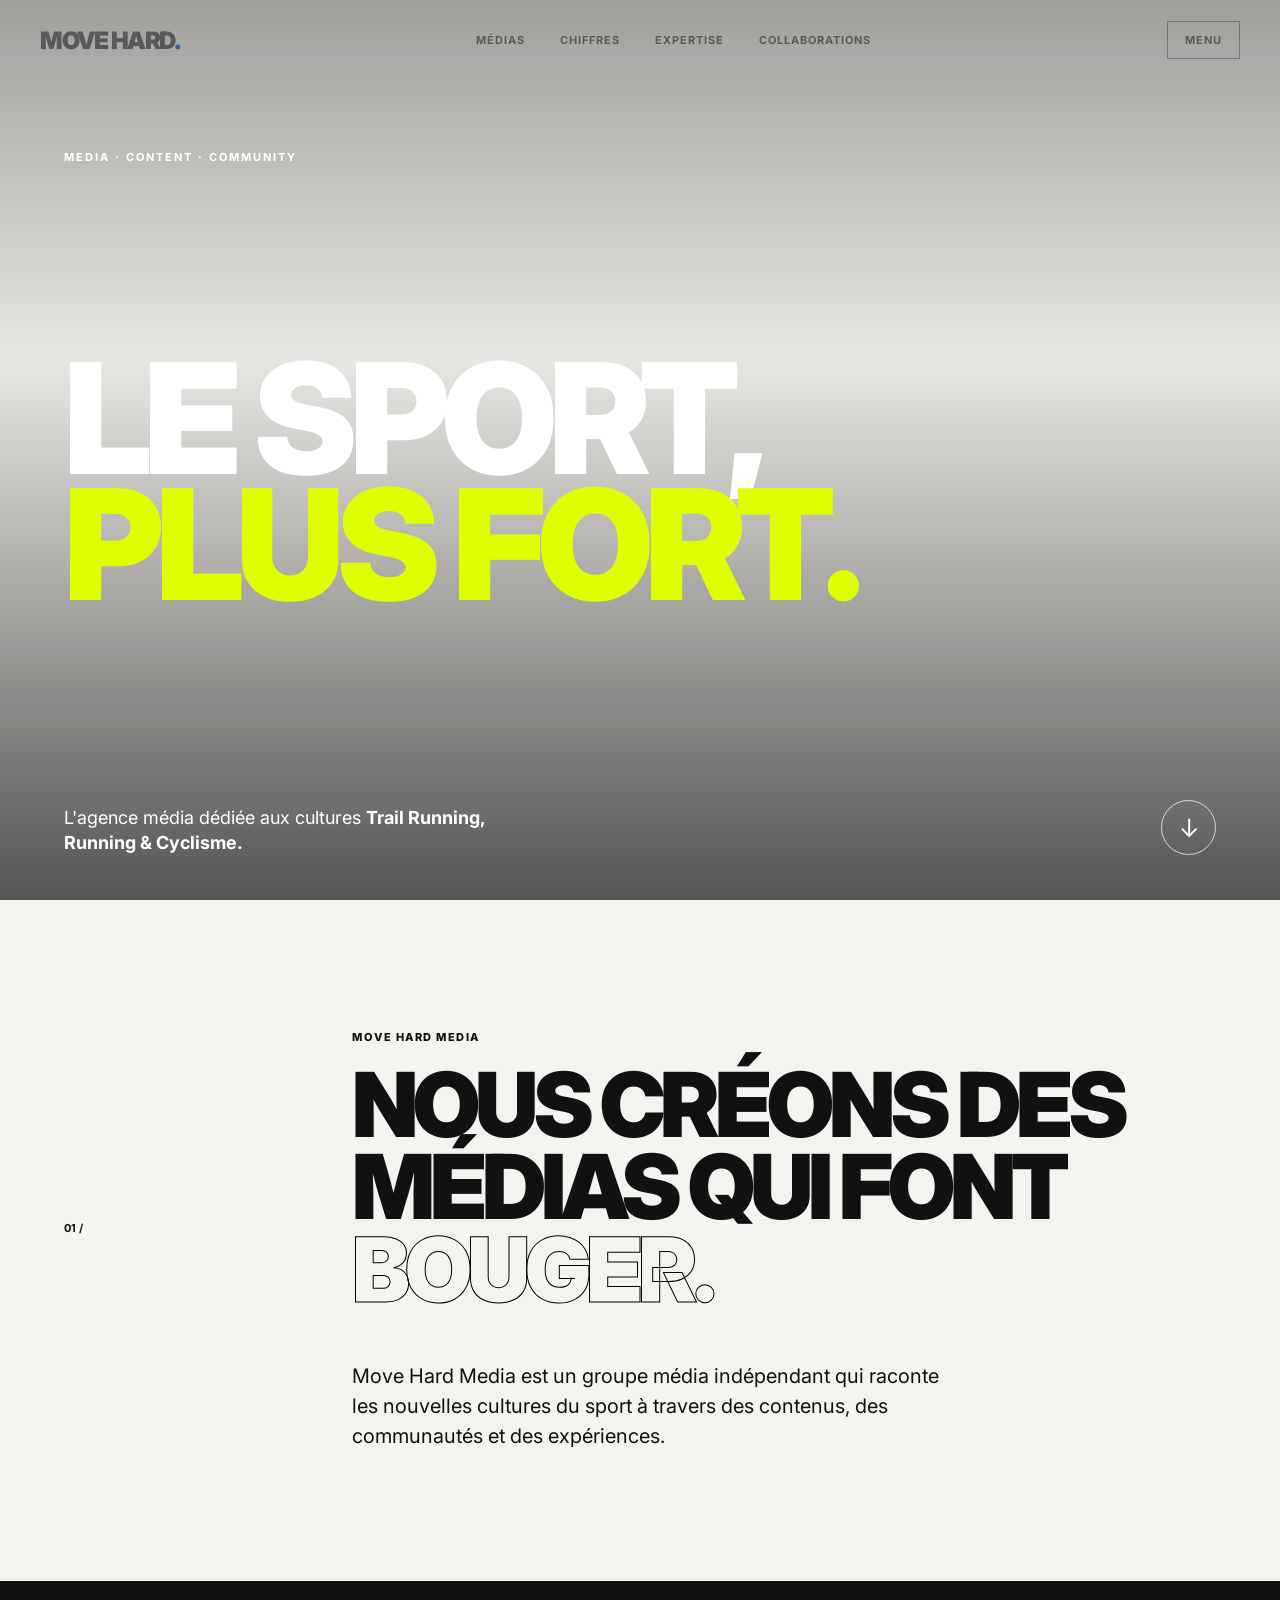
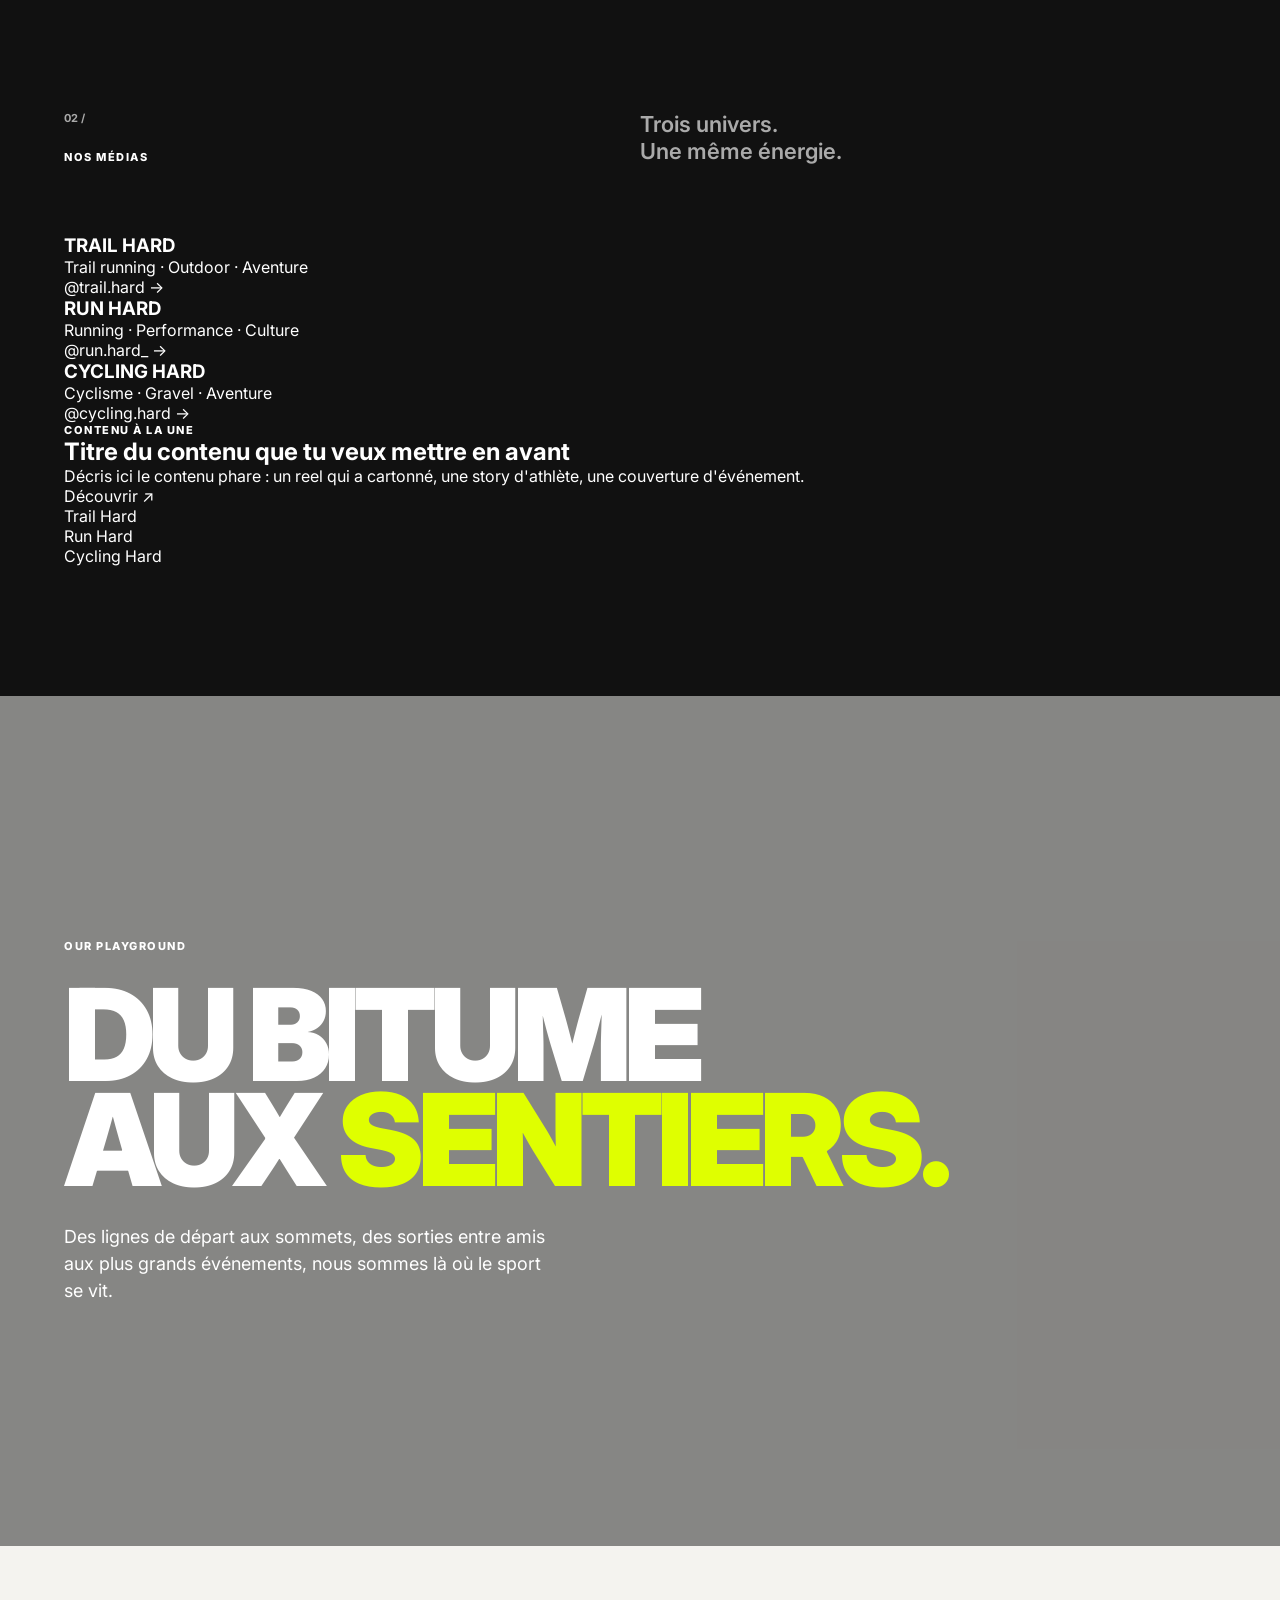
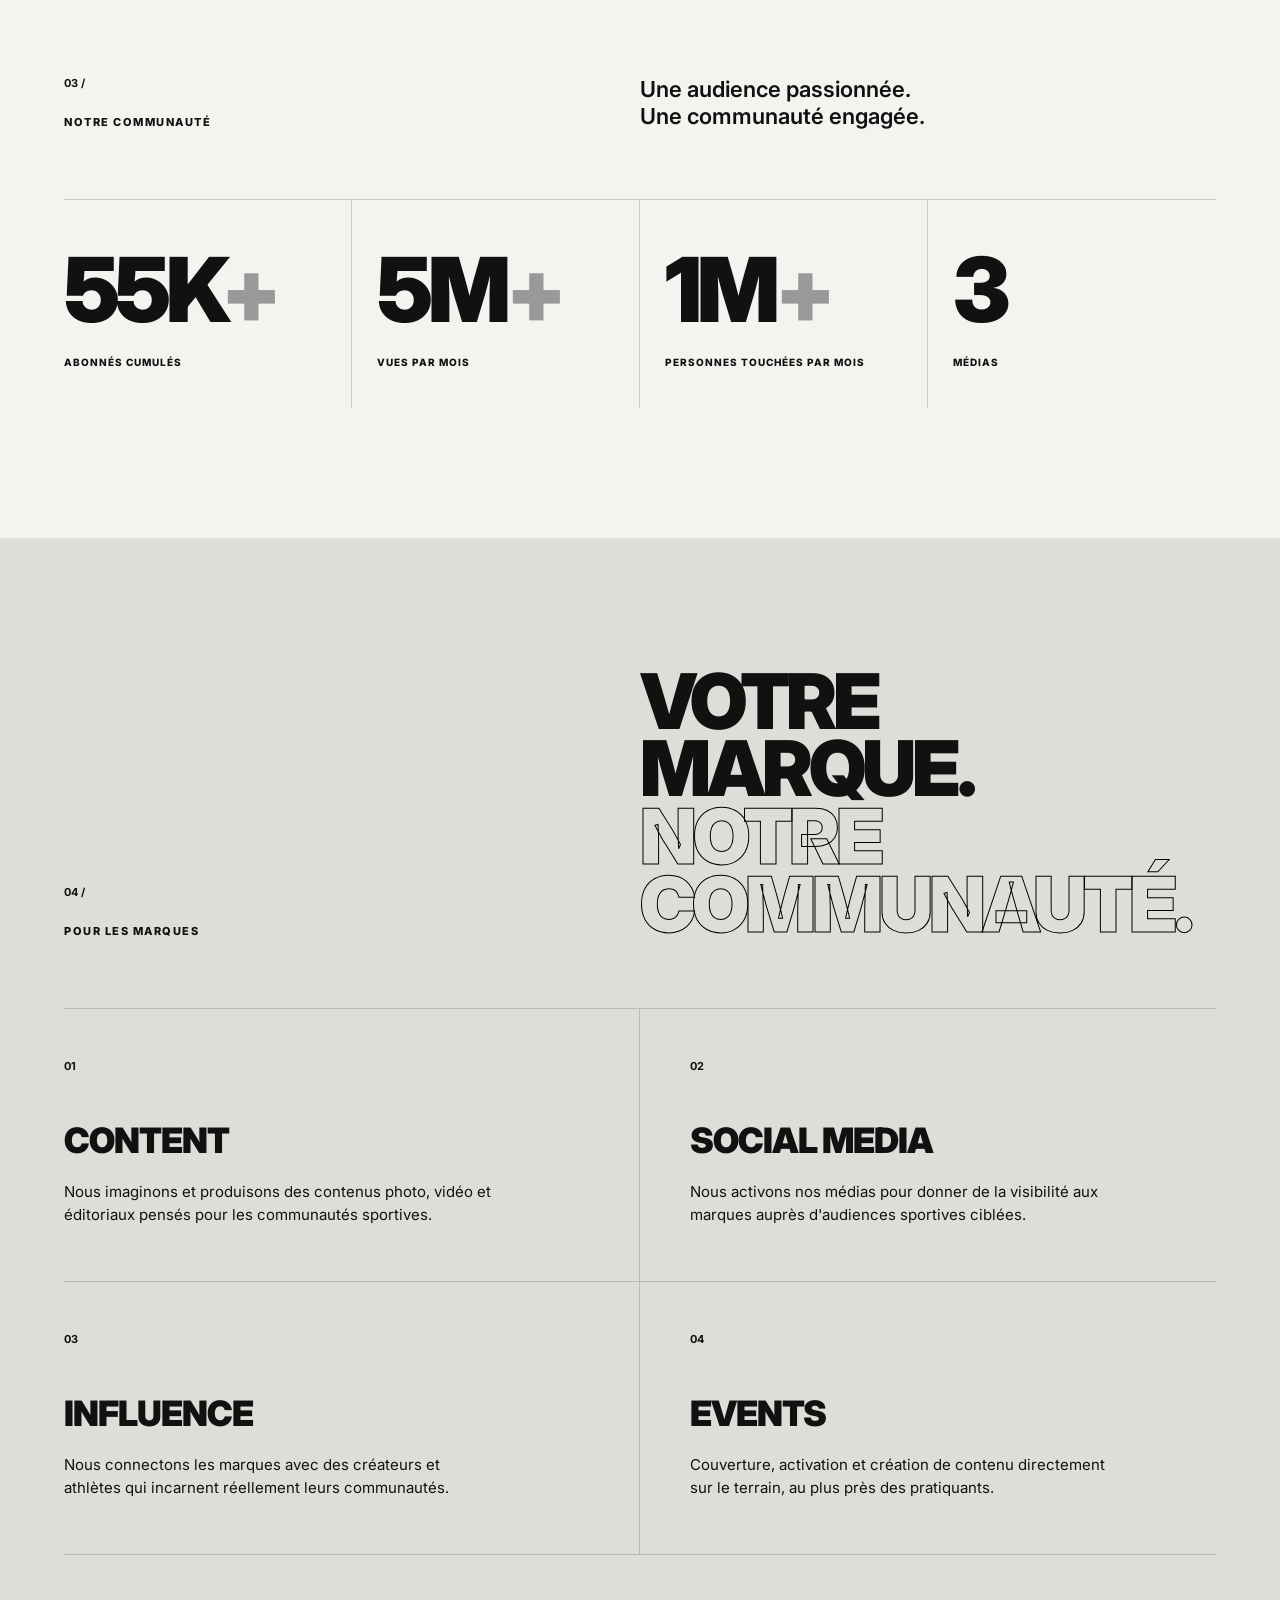
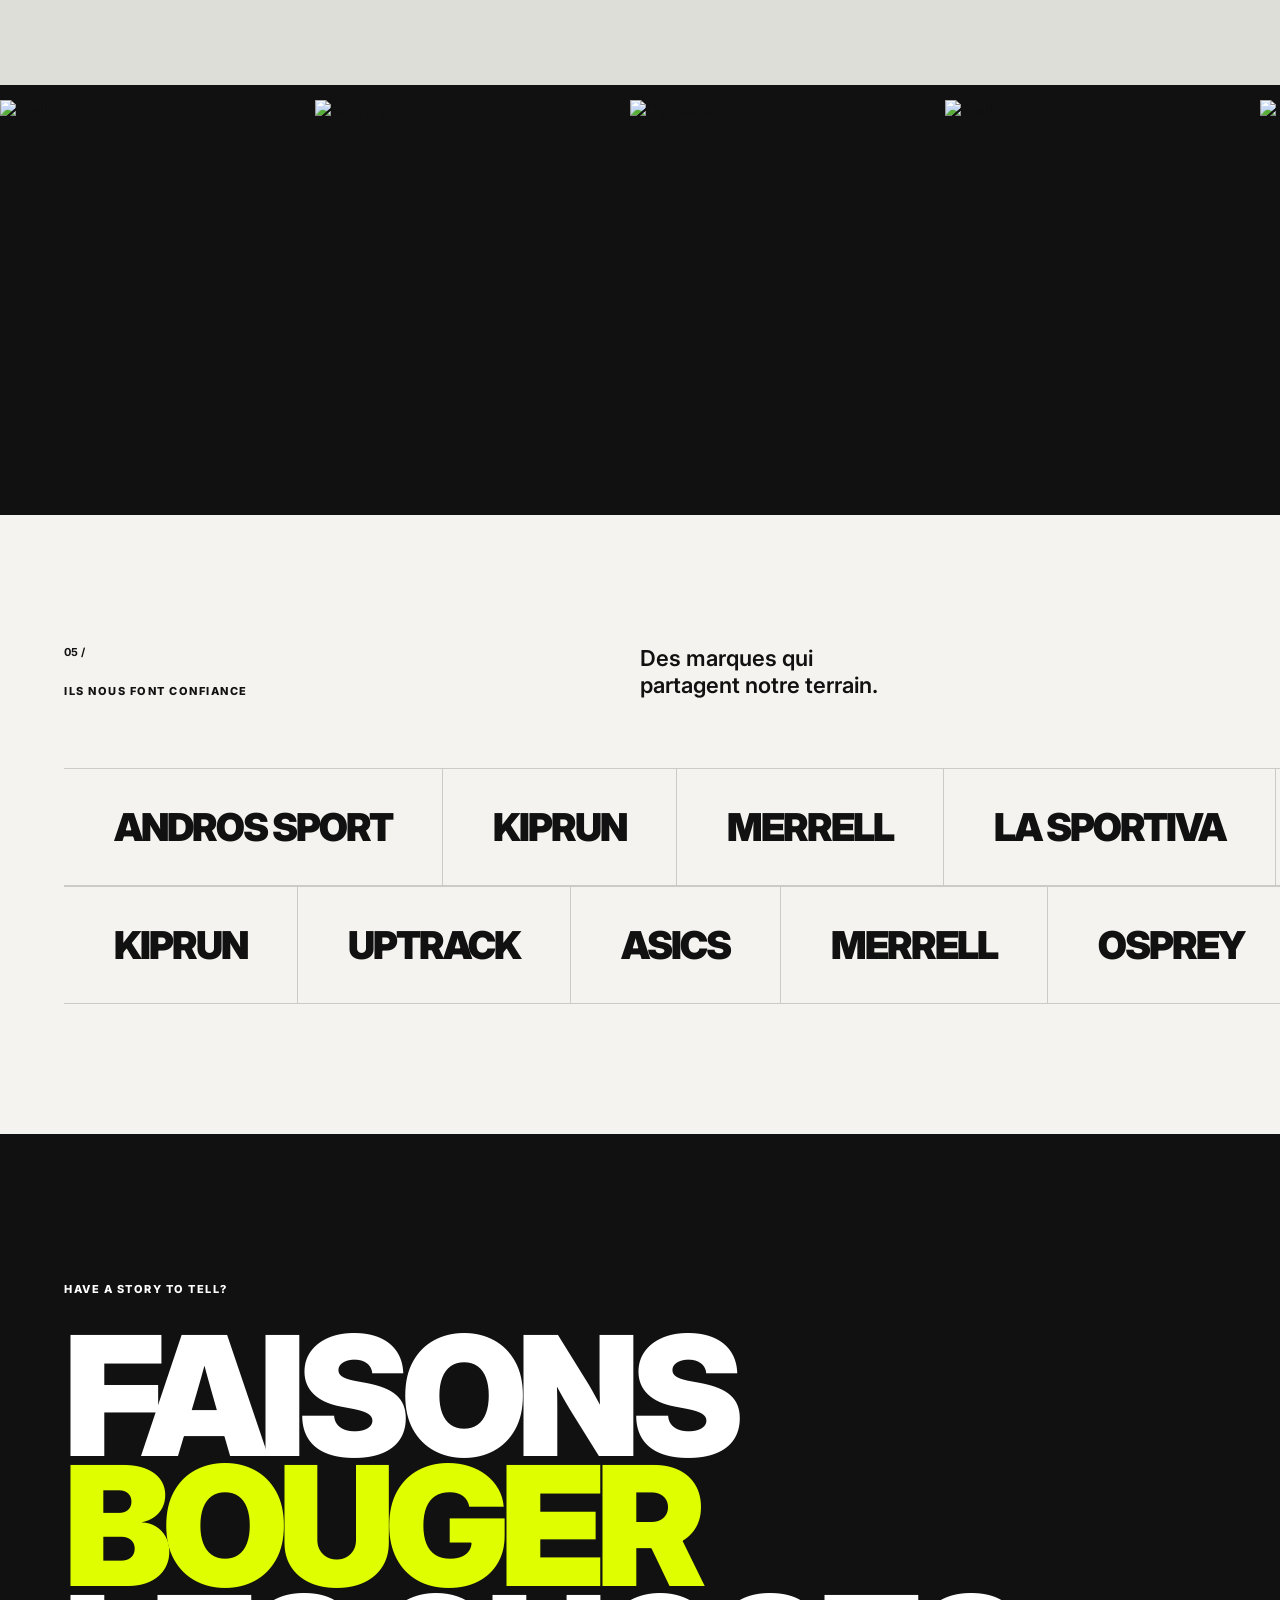
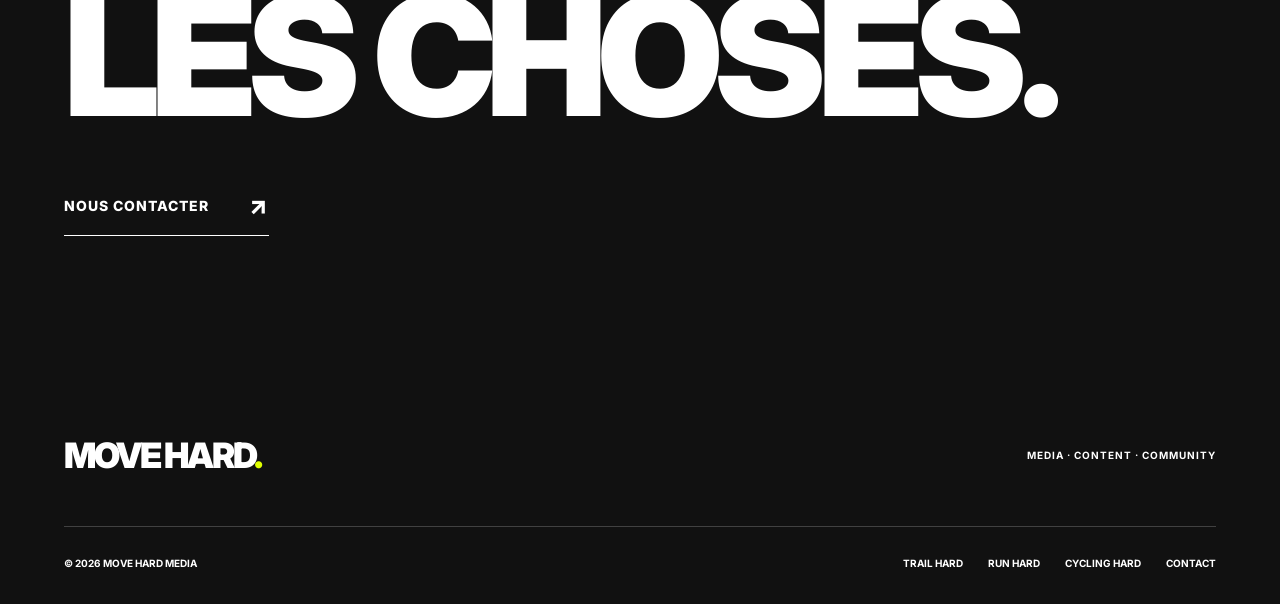
==== index.html @ 98ec45da "Update index.html" ====
<!DOCTYPE html>
<html lang="fr">
<head>
    <meta charset="UTF-8">
    <meta name="viewport" content="width=device-width, initial-scale=1.0">

    <meta name="google-site-verification" content="VRDRVH2B-rZ8IvRxypvfAurYdHAw_6SalZFeGHWgFYs" />

    <title>Move Hard Media</title>

    <meta name="description" content="Move Hard Media est une agence média dédiée aux cultures Trail Running, Running et Cyclisme.">

    <link rel="icon" type="image/png" href="favicon.png">
    <link rel="stylesheet" href="style.css">

    <link rel="preconnect" href="https://fonts.googleapis.com">
    <link rel="preconnect" href="https://fonts.gstatic.com" crossorigin>
    <link href="https://fonts.googleapis.com/css2?family=Inter:wght@400;500;600;700;800;900&display=swap" rel="stylesheet">
</head>

<body>

<!-- =========================================================
     NAVIGATION
========================================================= -->

<header class="header">

    <a href="#top" class="logo">
        MOVE HARD<span>.</span>
    </a>

    <nav class="desktop-nav">
        <a href="#medias">MÉDIAS</a>
        <a href="#chiffres">CHIFFRES</a>
        <a href="#services">EXPERTISE</a>
        <a href="#collaborations">COLLABORATIONS</a>
    </nav>

    <a href="#contact" class="menu-button">
        MENU
    </a>

</header>


<main id="top">

<!-- =========================================================
     HERO
========================================================= -->

<section class="hero">

    <div class="hero-image"></div>

    <div class="hero-overlay"></div>

    <div class="hero-content">

        <p class="eyebrow">
            MEDIA · CONTENT · COMMUNITY
        </p>

        <h1>
            LE SPORT,<br>
            <span>PLUS FORT.</span>
        </h1>

        <div class="hero-bottom">

            <p>
                L'agence média dédiée aux cultures
                <strong>Trail Running, Running & Cyclisme.</strong>
            </p>

            <a href="#medias" class="scroll-button">
                ↓
            </a>

        </div>

    </div>

</section>


<!-- =========================================================
     INTRO
========================================================= -->

<section class="intro section">

    <div class="section-number">01 /</div>

    <div class="intro-content">

        <p class="small-label">
            MOVE HARD MEDIA
        </p>

        <h2>
            NOUS CRÉONS DES MÉDIAS
            QUI FONT <em>BOUGER.</em>
        </h2>

        <p class="intro-text">
            Move Hard Media est un groupe média indépendant qui raconte
            les nouvelles cultures du sport à travers des contenus,
            des communautés et des expériences.
        </p>

    </div>

</section>


<!-- =========================================================
     NOS MEDIAS - CAROUSEL
========================================================= -->

<section class="media-section section" id="medias">

    <div class="section-header">

        <div>
            <div class="section-number">02 /</div>

            <p class="small-label">
                NOS MÉDIAS
            </p>
        </div>

        <p class="section-description">
            Trois univers.<br>
            Une même énergie.
        </p>

    </div>

         <!-- 3 CARTES MÉDIAS -->
    <div class="media-cards-grid">

        <a class="media-card mc-trail" href="https://www.instagram.com/trail.hard/" target="_blank" rel="noopener">
            <div class="mc-mockup"><!-- photo/mockup Trail Hard --></div>
            <h3>TRAIL HARD</h3>
            <p>Trail running · Outdoor · Aventure</p>
            <span class="mc-handle">@trail.hard →</span>
        </a>

        <a class="media-card mc-run" href="https://www.instagram.com/run.hard_/" target="_blank" rel="noopener">
            <div class="mc-mockup"><!-- photo/mockup Run Hard --></div>
            <h3>RUN HARD</h3>
            <p>Running · Performance · Culture</p>
            <span class="mc-handle">@run.hard_ →</span>
        </a>

        <a class="media-card mc-cycling" href="https://www.instagram.com/cycling.hard/" target="_blank" rel="noopener">
            <div class="mc-mockup"><!-- photo/mockup Cycling Hard --></div>
            <h3>CYCLING HARD</h3>
            <p>Cyclisme · Gravel · Aventure</p>
            <span class="mc-handle">@cycling.hard →</span>
        </a>

    </div>


    <!-- CONTENU À LA UNE -->
    <div class="featured-content">

        <div class="fc-media"><!-- image ou vidéo du contenu phare --></div>

        <div class="fc-text">
            <p class="small-label">CONTENU À LA UNE</p>
            <h2>Titre du contenu que tu veux mettre en avant</h2>
            <p>
                Décris ici le contenu phare : un reel qui a cartonné,
                une story d'athlète, une couverture d'événement.
            </p>
            <a href="#" class="outline-button">
                Découvrir <span>↗</span>
            </a>
        </div>

    </div>


    <!-- DERNIÈRES PUBLICATIONS PAR MÉDIA -->
    <div class="media-rows">

        <div class="media-row">
            <div class="media-row-head mc-trail"><span>Trail Hard</span></div>
            <div class="media-row-strip">
                <div class="media-tile"></div>
                <div class="media-tile"></div>
                <div class="media-tile"></div>
                <div class="media-tile"></div>
                <div class="media-tile"></div>
            </div>
        </div>

        <div class="media-row">
            <div class="media-row-head mc-run"><span>Run Hard</span></div>
            <div class="media-row-strip">
                <div class="media-tile"></div>
                <div class="media-tile"></div>
                <div class="media-tile"></div>
                <div class="media-tile"></div>
                <div class="media-tile"></div>
            </div>
        </div>

        <div class="media-row">
            <div class="media-row-head mc-cycling"><span>Cycling Hard</span></div>
            <div class="media-row-strip">
                <div class="media-tile"></div>
                <div class="media-tile"></div>
                <div class="media-tile"></div>
                <div class="media-tile"></div>
                <div class="media-tile"></div>
            </div>
        </div>

    </div>
</section>

<!-- =========================================================
     MANIFESTO
========================================================= -->

<section class="manifesto">

    <div class="manifesto-image"></div>

    <div class="manifesto-overlay"></div>

    <div class="manifesto-content">

        <p class="small-label">
            OUR PLAYGROUND
        </p>

        <h2>
            DU BITUME<br>
            AUX <span>SENTIERS.</span>
        </h2>

        <p>
            Des lignes de départ aux sommets,
            des sorties entre amis aux plus grands événements,
            nous sommes là où le sport se vit.
        </p>

    </div>

</section>


<!-- =========================================================
     CHIFFRES
========================================================= -->

<section class="numbers section" id="chiffres">

    <div class="section-header">

        <div>
            <div class="section-number">03 /</div>

            <p class="small-label">
                NOTRE COMMUNAUTÉ
            </p>
        </div>

        <p class="section-description">
            Une audience passionnée.<br>
            Une communauté engagée.
        </p>

    </div>


    <div class="numbers-grid">

        <div class="number-item">
            <strong>55K<span>+</span></strong>
            <p>ABONNÉS CUMULÉS</p>
        </div>

        <div class="number-item">
            <strong>5M<span>+</span></strong>
            <p>VUES PAR MOIS</p>
        </div>

        <div class="number-item">
            <strong>1M<span>+</span></strong>
            <p>PERSONNES TOUCHÉES PAR MOIS</p>
        </div>

        <div class="number-item">
            <strong>3</strong>
            <p>MÉDIAS</p>
        </div>

    </div>

</section>


<!-- =========================================================
     SERVICES
========================================================= -->

<section class="services section" id="services">

    <div class="section-header">

        <div>
            <div class="section-number">04 /</div>

            <p class="small-label">
                POUR LES MARQUES
            </p>
        </div>

        <h2>
            VOTRE MARQUE.<br>
            <em>NOTRE COMMUNAUTÉ.</em>
        </h2>

    </div>


    <div class="services-grid">

        <div class="service">

            <span>01</span>

            <h3>CONTENT</h3>

            <p>
                Nous imaginons et produisons des contenus
                photo, vidéo et éditoriaux pensés pour les
                communautés sportives.
            </p>

        </div>


        <div class="service">

            <span>02</span>

            <h3>SOCIAL MEDIA</h3>

            <p>
                Nous activons nos médias pour donner
                de la visibilité aux marques auprès
                d'audiences sportives ciblées.
            </p>

        </div>


        <div class="service">

            <span>03</span>

            <h3>INFLUENCE</h3>

            <p>
                Nous connectons les marques avec des
                créateurs et athlètes qui incarnent
                réellement leurs communautés.
            </p>

        </div>


        <div class="service">

            <span>04</span>

            <h3>EVENTS</h3>

            <p>
                Couverture, activation et création de
                contenu directement sur le terrain,
                au plus près des pratiquants.
            </p>

        </div>

    </div>

</section>


<!-- =========================================================
     IMAGE STRIP
========================================================= -->

<section class="image-strip">

    <div class="strip-track">

        <div class="strip-image">
            <img src="trail2.jpg" alt="Trail">
        </div>

        <div class="strip-image">
            <img src="running2.jpg" alt="Running">
        </div>

        <div class="strip-image">
            <img src="cycling2.jpg" alt="Cyclisme">
        </div>

        <div class="strip-image">
            <img src="trail1.jpg" alt="Trail">
        </div>

        <div class="strip-image">
            <img src="running1.jpg" alt="Running">
        </div>

        <div class="strip-image">
            <img src="cycling1.jpg" alt="Cyclisme">
        </div>

    </div>

</section>


<!-- =========================================================
     COLLABORATIONS
========================================================= -->

<section class="partners section" id="collaborations">

    <div class="section-header">

        <div>
            <div class="section-number">05 /</div>

            <p class="small-label">
                ILS NOUS FONT CONFIANCE
            </p>
        </div>

        <p class="section-description">
            Des marques qui<br>
            partagent notre terrain.
        </p>

    </div>


    <div class="partners-track">

        <div class="partner">ANDROS SPORT</div>
        <div class="partner">KIPRUN</div>
        <div class="partner">MERRELL</div>
        <div class="partner">LA SPORTIVA</div>
        <div class="partner">SAUCONY</div>
        <div class="partner">CANTAL AUVERGNE</div>

    </div>


    <div class="partners-track reverse">

        <div class="partner">KIPRUN</div>
        <div class="partner">UPTRACK</div>
        <div class="partner">ASICS</div>
        <div class="partner">MERRELL</div>
        <div class="partner">OSPREY</div>
        <div class="partner">CANTAL AUVERGNE</div>

    </div>

</section>


<!-- =========================================================
     CTA
========================================================= -->

<section class="cta" id="contact">

    <div class="cta-content">

        <p class="small-label">
            HAVE A STORY TO TELL?
        </p>

        <h2>
            FAISONS<br>
            <span>BOUGER</span><br>
            LES CHOSES.
        </h2>

        <a href="mailto:contact@move-hard.com" class="cta-button">
            NOUS CONTACTER
            <span>↗</span>
        </a>

    </div>

</section>


<!-- =========================================================
     FOOTER
========================================================= -->

<footer class="footer">

    <div class="footer-top">

        <div class="footer-logo">
            MOVE HARD<span>.</span>
        </div>

        <p>
            MEDIA · CONTENT · COMMUNITY
        </p>

    </div>


    <div class="footer-bottom">

        <p>
            © 2026 MOVE HARD MEDIA
        </p>

        <div class="footer-links">

            <a href="https://www.instagram.com/trail.hard/" target="_blank">
                TRAIL HARD
            </a>

            <a href="https://www.instagram.com/run.hard_/" target="_blank">
                RUN HARD
            </a>

            <a href="https://www.instagram.com/cycling.hard/" target="_blank">
                CYCLING HARD
            </a>

            <a href="mailto:contact@move-hard.com">
                CONTACT
            </a>

        </div>

    </div>

</footer>

</main>

<script src="script.js"></script>

</body>
</html>
---- style.css ----
/* =========================================================
   RESET
========================================================= */

* {
    margin: 0;
    padding: 0;
    box-sizing: border-box;
}

html {
    scroll-behavior: smooth;
}

body {
    font-family: "Inter", sans-serif;
    background: #f4f3ef;
    color: #111;
    overflow-x: hidden;
}

img {
    width: 100%;
    height: 100%;
    object-fit: cover;
}

a {
    color: inherit;
    text-decoration: none;
}


/* =========================================================
   VARIABLES
========================================================= */

:root {
    --black: #111111;
    --white: #f4f3ef;
    --grey: #777;
    --border: rgba(17, 17, 17, 0.18);
    --accent: #dfff00;
}


/* =========================================================
   HEADER
========================================================= */

.header {
    position: fixed;
    top: 0;
    left: 0;

    width: 100%;
    height: 80px;

    padding: 0 40px;

    display: flex;
    align-items: center;
    justify-content: space-between;

    z-index: 100;

    color: white;

    mix-blend-mode: difference;
}

.logo {
    font-size: 24px;
    font-weight: 900;
    letter-spacing: -1.5px;
}

.logo span {
    color: var(--accent);
}

.desktop-nav {
    display: flex;
    gap: 35px;
}

.desktop-nav a,
.menu-button {
    font-size: 11px;
    font-weight: 700;
    letter-spacing: 1px;
}

.desktop-nav a {
    transition: opacity 0.3s ease;
}

.desktop-nav a:hover {
    opacity: 0.5;
}

.menu-button {
    border: 1px solid rgba(255,255,255,0.6);
    padding: 11px 17px;
    cursor: pointer;
    transition: all 0.3s ease;
}

.menu-button:active {
    transform: scale(0.95);
}


/* =========================================================
   GENERAL
========================================================= */

.section {
    padding: 130px 5vw;
}

.section-number {
    font-size: 11px;
    font-weight: 700;
    margin-bottom: 25px;
}

.small-label {
    font-size: 11px;
    font-weight: 800;
    letter-spacing: 1.5px;
}

.section-header {
    display: grid;
    grid-template-columns: 1fr 1fr;
    margin-bottom: 70px;
}

.section-description {
    font-size: 22px;
    line-height: 1.2;
    font-weight: 600;
}


/* =========================================================
   HERO
========================================================= */

.hero {
    height: 100vh;
    min-height: 700px;

    position: relative;

    color: white;

    overflow: hidden;
}

.hero-image {
    position: absolute;
    inset: 0;

    background-image: url("images/hero.jpg");
    background-size: cover;
    background-position: center;
    
    transform: scale(1.05);
    will-change: transform;
}

.hero-overlay {
    position: absolute;
    inset: 0;

    background:
        linear-gradient(
            to bottom,
            rgba(0,0,0,0.35),
            rgba(0,0,0,0.05) 40%,
            rgba(0,0,0,0.65)
        );
}

.hero-content {
    position: relative;
    z-index: 2;

    height: 100%;

    padding: 150px 5vw 45px;

    display: flex;
    flex-direction: column;
    justify-content: space-between;
}

.eyebrow {
    font-size: 11px;
    font-weight: 700;
    letter-spacing: 2px;
}

.hero h1 {
    font-size: clamp(70px, 12vw, 190px);
    line-height: 0.82;
    letter-spacing: -8px;
    font-weight: 900;
}

.hero h1 span {
    color: var(--accent);
}

.hero-bottom {
    display: flex;
    align-items: flex-end;
    justify-content: space-between;
}

.hero-bottom p {
    max-width: 450px;

    font-size: 18px;
    line-height: 1.4;
}

.scroll-button {
    width: 55px;
    height: 55px;

    border: 1px solid rgba(255,255,255,0.7);
    border-radius: 50%;

    display: flex;
    align-items: center;
    justify-content: center;

    font-size: 25px;

    transition: all 0.3s ease;
    flex-shrink: 0;
}

.scroll-button:hover {
    background: white;
    color: black;
}

.scroll-button:active {
    transform: scale(0.9);
}


/* =========================================================
   INTRO
========================================================= */

.intro {
    min-height: 650px;

    display: grid;
    grid-template-columns: 1fr 3fr;

    align-items: center;
}

.intro-content {
    max-width: 1100px;
}

.intro h2 {
    font-size: clamp(45px, 7vw, 105px);
    line-height: 0.92;
    letter-spacing: -5px;

    margin: 20px 0 50px;

    font-weight: 900;
}

.intro h2 em {
    font-style: normal;
    -webkit-text-stroke: 1px black;
    color: transparent;
}

.intro-text {
    max-width: 600px;

    font-size: 20px;
    line-height: 1.5;
}


/* =========================================================
   MEDIA CAROUSEL
========================================================= */

.media-section {
    background: var(--black);
    color: white;
}

.media-section .section-number { color: #aaa; }
.media-section .section-description { color: #aaa; }

.ig-cycle { width: 100%; text-align: center; }

.ig-handle {
    display: block;
    margin: 0 auto 50px;
    font-size: clamp(48px, 9vw, 110px);
    font-weight: 900;
    letter-spacing: -3px;
    line-height: 0.95;
    color: white;
    transition: opacity 0.3s ease;
}

.ig-cycle.is-fading .ig-handle,
.ig-cycle.is-fading .ig-photo figcaption { opacity: 0; }

.ig-photos {
    display: grid;
    grid-template-columns: repeat(3, minmax(0, 1fr));
    gap: 24px;
    max-width: 1100px;
    margin: 0 auto;
}

.ig-photo {
    position: relative;
    aspect-ratio: 4 / 5;
    background-color: #1a1a1a;
    background-size: cover;
    background-position: center;
    border-radius: 4px;
    overflow: hidden;
}

.ig-photo::after {
    content: "";
    position: absolute;
    inset: 0;
    background: linear-gradient(to top, rgba(0,0,0,0.55) 0%, rgba(0,0,0,0) 45%);
}

.ig-photo figcaption {
    position: absolute;
    left: 20px;
    bottom: 18px;
    z-index: 1;
    font-size: 13px;
    font-weight: 700;
    letter-spacing: 0.3px;
    color: white;
    transition: opacity 0.3s ease;
}

.ig-dots {
    display: flex;
    justify-content: center;
    gap: 12px;
    margin-top: 40px;
}

.ig-dot {
    width: 8px;
    height: 8px;
    border-radius: 50%;
    background: rgba(255, 255, 255, 0.2);
    transition: all 0.3s ease;
}

.ig-dot.active {
    width: 22px;
    border-radius: 4px;
    background: white;
}


/* =========================================================
   MANIFESTO
========================================================= */

.manifesto {
    height: 850px;

    position: relative;

    color: white;

    overflow: hidden;
}

.manifesto-image {
    position: absolute;
    inset: 0;

    background-image: url("images/trail2.jpg");
    background-size: cover;
    background-position: center;
}

.manifesto-overlay {
    position: absolute;
    inset: 0;

    background: rgba(0,0,0,0.45);
}

.manifesto-content {
    position: relative;
    z-index: 2;

    height: 100%;

    padding: 100px 5vw;

    display: flex;
    flex-direction: column;
    justify-content: center;
}

.manifesto h2 {
    margin: 30px 0;

    font-size: clamp(60px, 10vw, 150px);
    line-height: 0.82;
    letter-spacing: -7px;

    font-weight: 900;
}

.manifesto h2 span {
    color: var(--accent);
}

.manifesto-content > p:last-child {
    max-width: 500px;

    font-size: 18px;
    line-height: 1.5;
}


/* =========================================================
   NUMBERS
========================================================= */

.numbers-grid {
    display: grid;
    grid-template-columns: repeat(4, 1fr);

    border-top: 1px solid var(--border);
}

.number-item {
    padding: 50px 20px 40px 0;

    border-right: 1px solid var(--border);
}

.number-item:not(:first-child) {
    padding-left: 25px;
}

.number-item:last-child {
    border-right: none;
}

.number-item strong {
    display: block;

    font-size: clamp(50px, 7vw, 105px);
    line-height: 0.9;

    letter-spacing: -5px;
    font-weight: 900;

    margin-bottom: 25px;
}

.number-item strong span {
    color: #999;
}

.number-item p {
    font-size: 10px;
    font-weight: 800;
    letter-spacing: 1px;
}


/* =========================================================
   SERVICES
========================================================= */

.services {
    background: #deded9;
}

.services .section-header {
    align-items: end;
}

.services .section-header h2 {
    font-size: clamp(40px, 6vw, 90px);
    line-height: 0.88;
    letter-spacing: -4px;
    font-weight: 900;
}

.services h2 em {
    font-style: normal;

    -webkit-text-stroke: 1px black;
    color: transparent;
}

.services-grid {
    display: grid;
    grid-template-columns: repeat(2, 1fr);

    border-top: 1px solid var(--border);
}

.service {
    padding: 45px 40px 55px 0;

    border-bottom: 1px solid var(--border);
}

.service:nth-child(odd) {
    border-right: 1px solid var(--border);
    padding-right: 50px;
}

.service:nth-child(even) {
    padding-left: 50px;
}

.service span {
    font-size: 11px;
    font-weight: 700;
}

.service h3 {
    margin: 45px 0 20px;

    font-size: 35px;
    font-weight: 900;
    letter-spacing: -1px;
}

.service p {
    max-width: 430px;

    font-size: 15px;
    line-height: 1.5;
}


/* =========================================================
   IMAGE STRIP
========================================================= */

.image-strip {
    overflow: hidden;

    padding: 15px 0;

    background: var(--black);
}

.strip-track {
    display: flex;
    width: max-content;

    animation: slideImages 35s linear infinite;
}

.strip-image {
    width: 300px;
    height: 400px;

    flex-shrink: 0;

    margin-right: 15px;
}

@keyframes slideImages {

    from {
        transform: translateX(0);
    }

    to {
        transform: translateX(-50%);
    }

}


/* =========================================================
   PARTNERS
========================================================= */

.partners {
    overflow: hidden;
}

.partners-track {
    display: flex;

    width: max-content;

    animation: partnersMove 30s linear infinite;

    border-top: 1px solid var(--border);
    border-bottom: 1px solid var(--border);
}

.partners-track.reverse {
    animation-direction: reverse;
}

.partner {
    padding: 35px 50px;

    font-size: clamp(20px, 3vw, 45px);

    font-weight: 900;

    letter-spacing: -2px;

    white-space: nowrap;

    border-right: 1px solid var(--border);
}

@keyframes partnersMove {

    from {
        transform: translateX(0);
    }

    to {
        transform: translateX(-50%);
    }

}


/* =========================================================
   CTA
========================================================= */

.cta {
    min-height: 850px;

    background: var(--black);

    color: white;

    padding: 120px 5vw;

    display: flex;
    align-items: center;
}

.cta-content {
    width: 100%;
}

.cta h2 {
    margin: 35px 0 70px;

    font-size: clamp(70px, 13vw, 190px);
    line-height: 0.78;

    letter-spacing: -9px;

    font-weight: 900;
}

.cta h2 span {
    color: var(--accent);
}

.cta-button {
    display: inline-flex;
    align-items: center;
    gap: 40px;

    border-bottom: 1px solid white;

    padding-bottom: 15px;

    font-size: 14px;
    font-weight: 800;
    letter-spacing: 1px;

    transition: gap 0.3s ease;
}

.cta-button:hover {
    gap: 60px;
}

.cta-button span {
    font-size: 25px;
}


/* =========================================================
   FOOTER
========================================================= */

.footer {
    background: var(--black);

    color: white;

    padding: 50px 5vw 35px;
}

.footer-top {
    display: flex;
    justify-content: space-between;
    align-items: center;

    padding-bottom: 50px;

    border-bottom: 1px solid rgba(255,255,255,0.2);
}

.footer-logo {
    font-size: 35px;
    font-weight: 900;
    letter-spacing: -2px;
}

.footer-logo span {
    color: var(--accent);
}

.footer-top p {
    font-size: 10px;
    letter-spacing: 1px;
    font-weight: 700;
}

.footer-bottom {
    padding-top: 30px;

    display: flex;
    justify-content: space-between;

    font-size: 10px;
    font-weight: 700;
}

.footer-links {
    display: flex;
    gap: 25px;
}

.footer-links a:hover {
    opacity: 0.5;
}


/* =========================================================
   ACCESSIBILITY & PERFORMANCE
========================================================= */

@media (prefers-reduced-motion: reduce) {
    * {
        animation-duration: 0.01ms !important;
        animation-iteration-count: 1 !important;
        transition-duration: 0.01ms !important;
    }
    
    html {
        scroll-behavior: auto;
    }
}


/* =========================================================
   TABLET (800px - 1024px)
========================================================= */

@media (max-width: 1024px) {
    
    .ig-handle {
        font-size: clamp(36px, 8vw, 72px);
        margin-bottom: 36px;
    }
}

/* =========================================================
   MOBILE (jusqu'à 800px)
========================================================= */

@media (max-width: 800px) {

    html,
    body {
        width: 100%;
        max-width: 100%;
        overflow-x: hidden;
    }

    /* ================== HEADER ================== */

    .header {
        height: 60px;
        padding: 0 16px;
    }

    .logo {
        font-size: 18px;
        letter-spacing: -0.8px;
    }

    .desktop-nav {
        display: none;
    }

    .menu-button {
        font-size: 9px;
        padding: 8px 12px;
    }


    /* ================== SECTIONS GÉNÉRALES ================== */

    .section {
        padding: 60px 16px;
    }

    .section-number {
        font-size: 8px;
        margin-bottom: 12px;
    }

    .small-label {
        font-size: 8px;
        letter-spacing: 0.8px;
    }

    .section-header {
        display: block;
        margin-bottom: 28px;
    }

    .section-description {
        font-size: 14px;
        line-height: 1.35;
        margin-top: 16px;
    }


    /* ================== HERO ================== */

    .hero {
        height: 100svh;
        min-height: 550px;
    }

    .hero-content {
        padding: 85px 16px 20px;
    }

    .eyebrow {
        font-size: 7px;
        letter-spacing: 1px;
    }

    .hero h1 {
        font-size: clamp(42px, 13vw, 58px);
        line-height: 0.9;
        letter-spacing: -2px;
    }

    .hero-bottom {
        flex-direction: column;
        align-items: flex-start;
        gap: 20px;
        margin-top: 10px;
    }

    .hero-bottom p {
        font-size: 12px;
        line-height: 1.35;
        max-width: 100%;
    }

    .scroll-button {
        width: 36px;
        height: 36px;
        min-width: 36px;
        font-size: 14px;
    }


    /* ================== INTRO ================== */

    .intro {
        display: block;
        min-height: auto;
        padding: 50px 16px;
    }

    .intro-content {
        margin-top: 30px;
    }

    .intro h2 {
        font-size: clamp(28px, 9vw, 42px);
        line-height: 1;
        letter-spacing: -1px;
        margin: 12px 0 20px;
    }

    .intro-text {
        font-size: 13px;
        line-height: 1.5;
        max-width: 100%;
    }


      /* ================== NOS MEDIAS ================== */

    .ig-handle {
        font-size: clamp(30px, 9vw, 46px);
        margin-bottom: 28px;
    }

    .ig-photos {
        grid-template-columns: 1fr;
        gap: 14px;
    }

    .ig-photo {
        aspect-ratio: 16 / 10;
    }

    .ig-dots {
        margin-top: 24px;
    }
   
    /* ================== MANIFESTO ================== */

    .manifesto {
        height: auto;
        min-height: 400px;
        padding: 60px 16px;
    }

    .manifesto-content {
        padding: 0;
    }

    .manifesto h2 {
        margin: 15px 0;
        font-size: clamp(32px, 11vw, 52px);
        line-height: 0.95;
        letter-spacing: -2px;
    }

    .manifesto-content > p:last-child {
        max-width: 100%;
        font-size: 13px;
        line-height: 1.4;
    }


    /* ================== CHIFFRES ================== */

    .numbers-grid {
        display: grid;
        grid-template-columns: repeat(2, 1fr);
        gap: 0;
        border: none;
    }

    .number-item {
        padding: 32px 16px 32px 0;
        border-right: 1px solid var(--border);
        border-bottom: 1px solid var(--border);
    }

    .number-item:nth-child(even) {
        border-right: none;
        padding-right: 16px;
    }

    .number-item:nth-child(n+3) {
        border-bottom: none;
    }

    .number-item:not(:first-child) {
        padding-left: 16px;
    }

    .number-item strong {
        font-size: clamp(32px, 8vw, 52px);
        margin-bottom: 12px;
    }

    .number-item p {
        font-size: 7px;
        letter-spacing: 0.5px;
    }


    /* ================== SERVICES ================== */

    .services .section-header {
        display: block;
    }

    .services .section-header h2 {
        font-size: clamp(28px, 8vw, 40px);
        line-height: 1;
        letter-spacing: -1px;
        margin-top: 12px;
    }

    .services-grid {
        display: grid;
        grid-template-columns: 1fr;
        border: none;
    }

    .service {
        padding: 28px 0;
        border-bottom: 1px solid var(--border);
        border-right: none !important;
        padding-left: 0 !important;
        padding-right: 0 !important;
    }

    .service:last-child {
        border-bottom: none;
    }

    .service span {
        font-size: 7px;
        font-weight: 800;
    }

    .service h3 {
        margin: 12px 0 12px;
        font-size: 20px;
        letter-spacing: -0.5px;
    }

    .service p {
        max-width: 100%;
        font-size: 12px;
        line-height: 1.4;
    }


    /* ================== IMAGE STRIP ================== */

    .image-strip {
        padding: 8px 0;
    }

    .strip-image {
        width: 200px;
        height: 280px;
        margin-right: 10px;
    }


    /* ================== PARTNERS ================== */

    .partners {
        padding: 40px 0;
    }

    .partners-track {
        animation: partnersMove 25s linear infinite;
        border: none;
    }

    .partner {
        padding: 20px 30px;
        font-size: clamp(14px, 2.5vw, 24px);
        letter-spacing: -1px;
        border-right: 1px solid var(--border);
    }

    .partner:last-child {
        border-right: none;
    }


    /* ================== CTA ================== */

    .cta {
        min-height: auto;
        padding: 60px 16px;
        align-items: flex-start;
    }

    .cta-content {
        width: 100%;
    }

    .cta h2 {
        margin: 20px 0 40px;
        font-size: clamp(36px, 12vw, 60px);
        line-height: 0.9;
        letter-spacing: -3px;
    }

    .cta-button {
        display: inline-flex;
        align-items: center;
        gap: 20px;
        border-bottom: 1px solid white;
        padding-bottom: 10px;
        font-size: 11px;
        font-weight: 700;
        letter-spacing: 0.5px;
    }

    .cta-button:hover {
        gap: 30px;
    }

    .cta-button:active {
        opacity: 0.7;
    }

    .cta-button span {
        font-size: 16px;
    }


    /* ================== FOOTER ================== */

    .footer {
        padding: 40px 16px 24px;
    }

    .footer-top {
        flex-direction: column;
        align-items: flex-start;
        gap: 16px;
        padding-bottom: 30px;
    }

    .footer-logo {
        font-size: 20px;
        letter-spacing: -1px;
    }

    .footer-top p {
        font-size: 8px;
        letter-spacing: 0.5px;
    }

    .footer-bottom {
        flex-direction: column;
        gap: 16px;
        font-size: 8px;
    }

    .footer-links {
        flex-direction: column;
        gap: 12px;
    }

}


/* =========================================================
   PETIT MOBILE (jusqu'à 480px)
========================================================= */

@media (max-width: 480px) {

    .section {
        padding: 45px 12px;
    }

    .hero {
        min-height: 480px;
    }

    .hero-content {
        padding: 70px 12px 15px;
    }

    .hero h1 {
        font-size: clamp(36px, 12vw, 50px);
        line-height: 0.95;
    }

    .hero-bottom p {
        font-size: 11px;
    }

    .scroll-button {
        width: 32px;
        height: 32px;
        font-size: 12px;
    }

    .section-header {
        margin-bottom: 20px;
    }

    .section-description {
        font-size: 13px;
        margin-top: 12px;
    }

    .intro h2 {
        font-size: clamp(24px, 8vw, 35px);
    }

    .carousel-container {
        min-height: 280px;
    }

    .carousel-slide {
        padding: 30px 16px;
    }

    .carousel-content h3 {
        font-size: clamp(24px, 6vw, 36px);
        margin-bottom: 16px;
    }

    .carousel-handle {
        font-size: 13px;
        margin-bottom: 16px;
    }

    .carousel-button {
        font-size: 9px;
        padding: 8px 12px;
    }

    .carousel-nav {
        gap: 16px;
        margin-top: 30px;
    }

    .manifesto {
        min-height: 350px;
        padding: 45px 12px;
    }

    .manifesto h2 {
        font-size: clamp(28px, 10vw, 42px);
        margin: 12px 0;
    }

    .manifesto-content > p:last-child {
        font-size: 12px;
    }

    .numbers-grid {
        grid-template-columns: 1fr;
    }

    .number-item {
        padding: 24px 0;
        border: none;
        border-bottom: 1px solid var(--border);
    }

    .number-item:not(:first-child) {
        padding-left: 0;
    }

    .number-item strong {
        font-size: clamp(28px, 7vw, 42px);
    }

    .service {
        padding: 20px 0;
    }

    .service h3 {
        font-size: 18px;
        margin: 10px 0;
    }

    .service p {
        font-size: 11px;
    }

    .partner {
        padding: 16px 20px;
        font-size: clamp(12px, 2vw, 18px);
    }

    .cta h2 {
        font-size: clamp(28px, 10vw, 48px);
        margin: 15px 0 30px;
    }

    .cta-button {
        gap: 12px;
        font-size: 10px;
    }

    .footer-logo {
        font-size: 18px;
    }

}
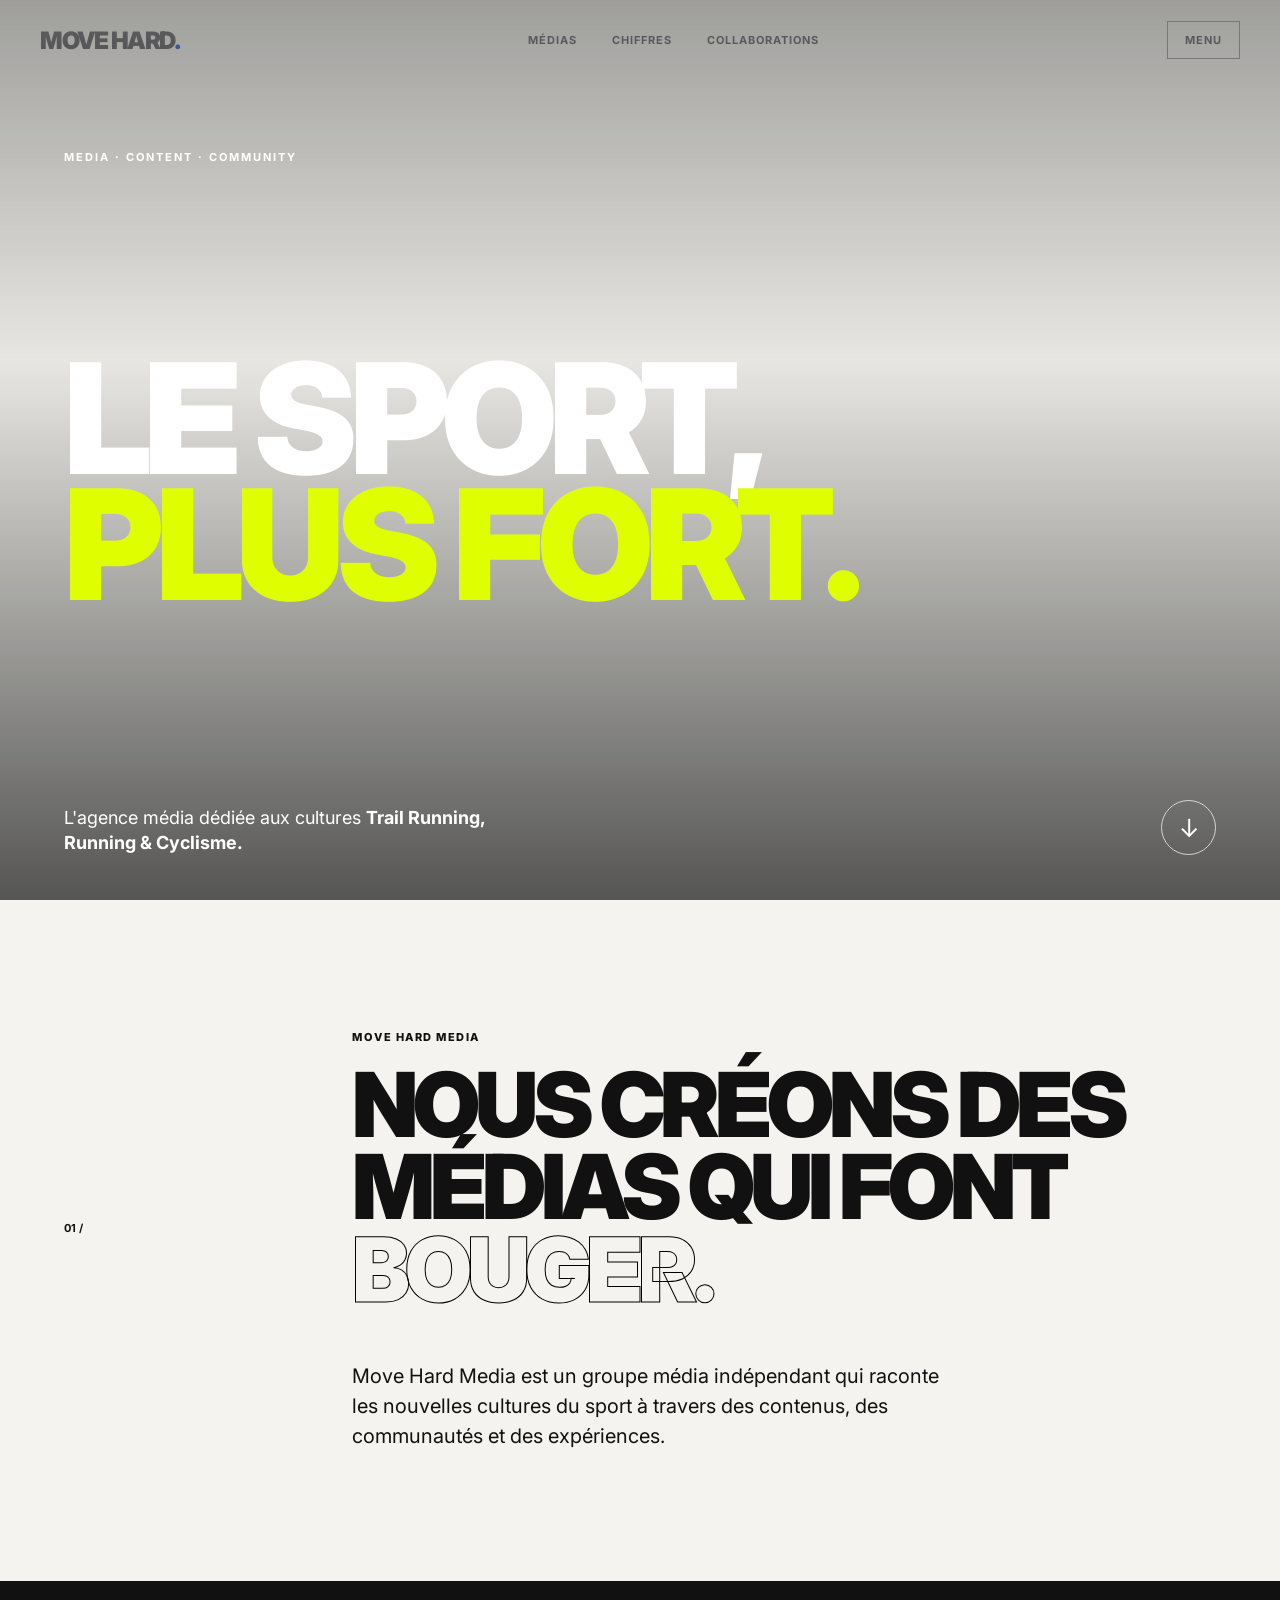
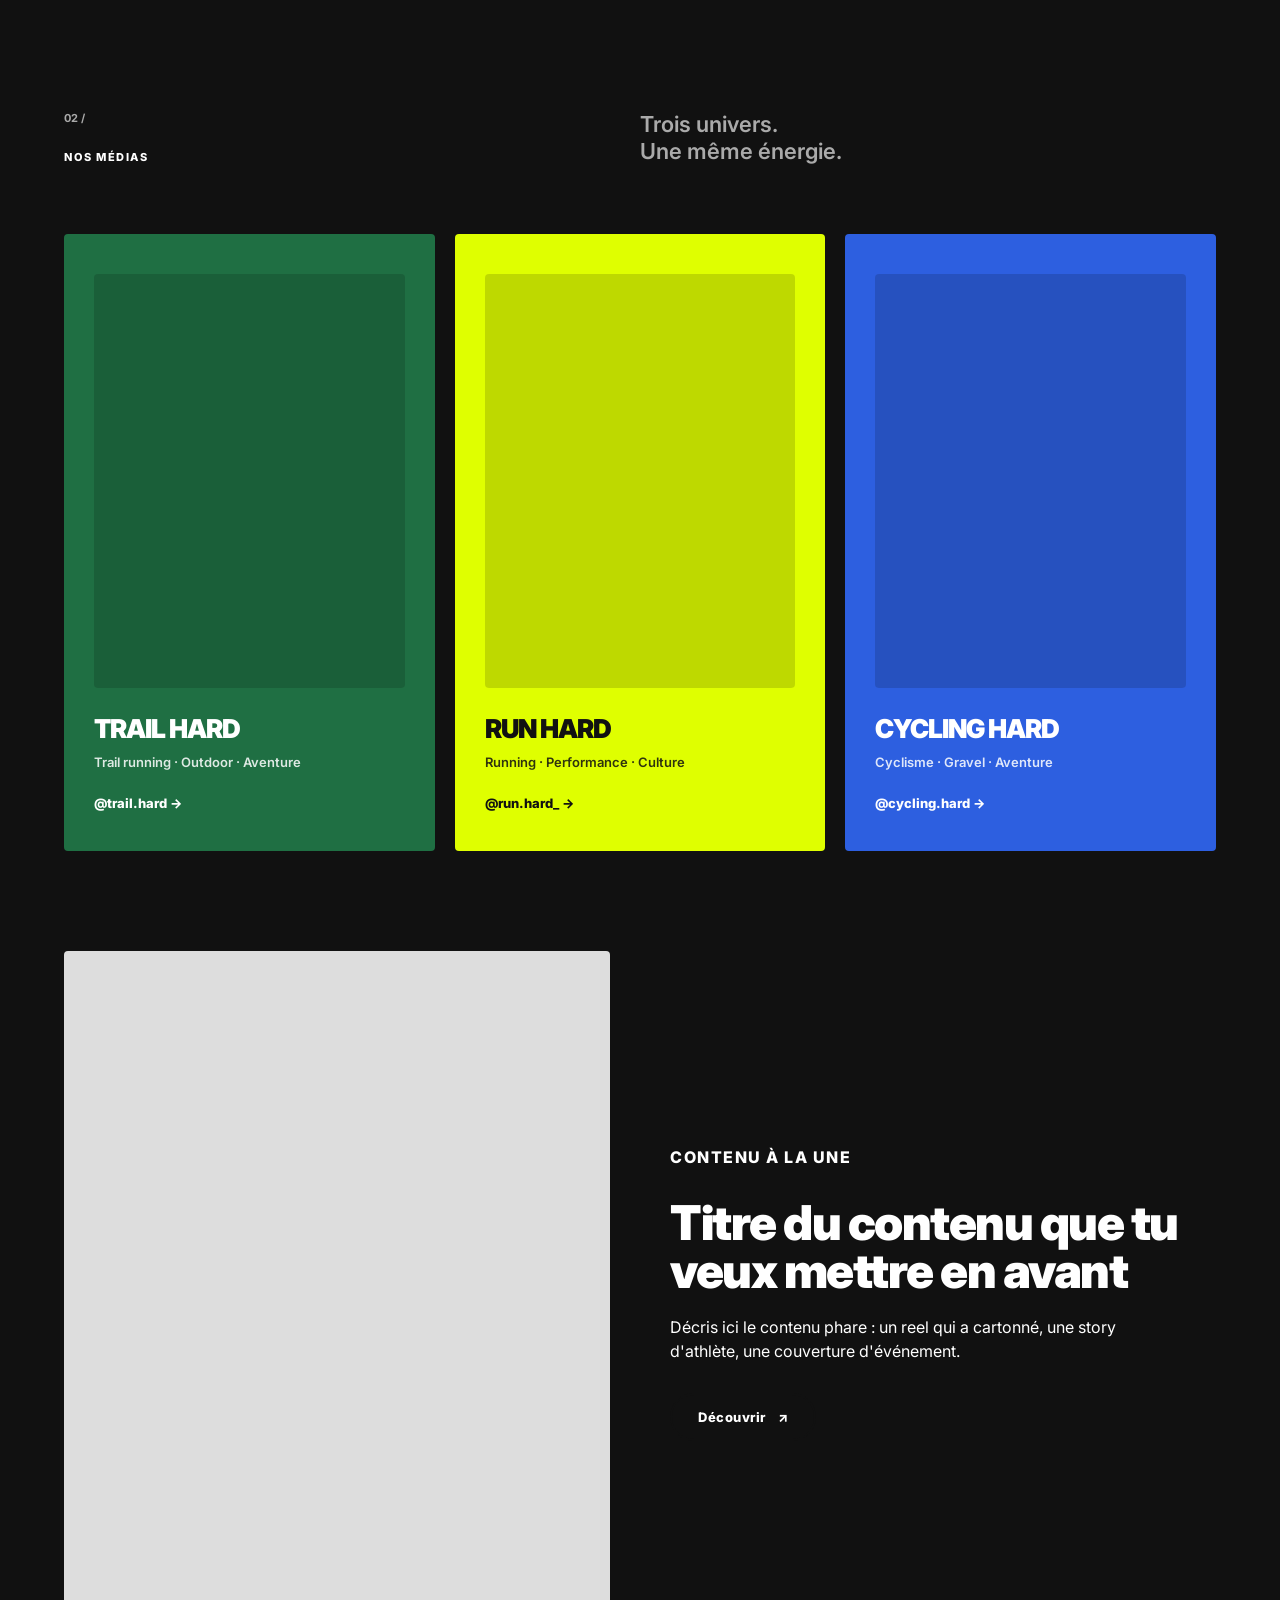
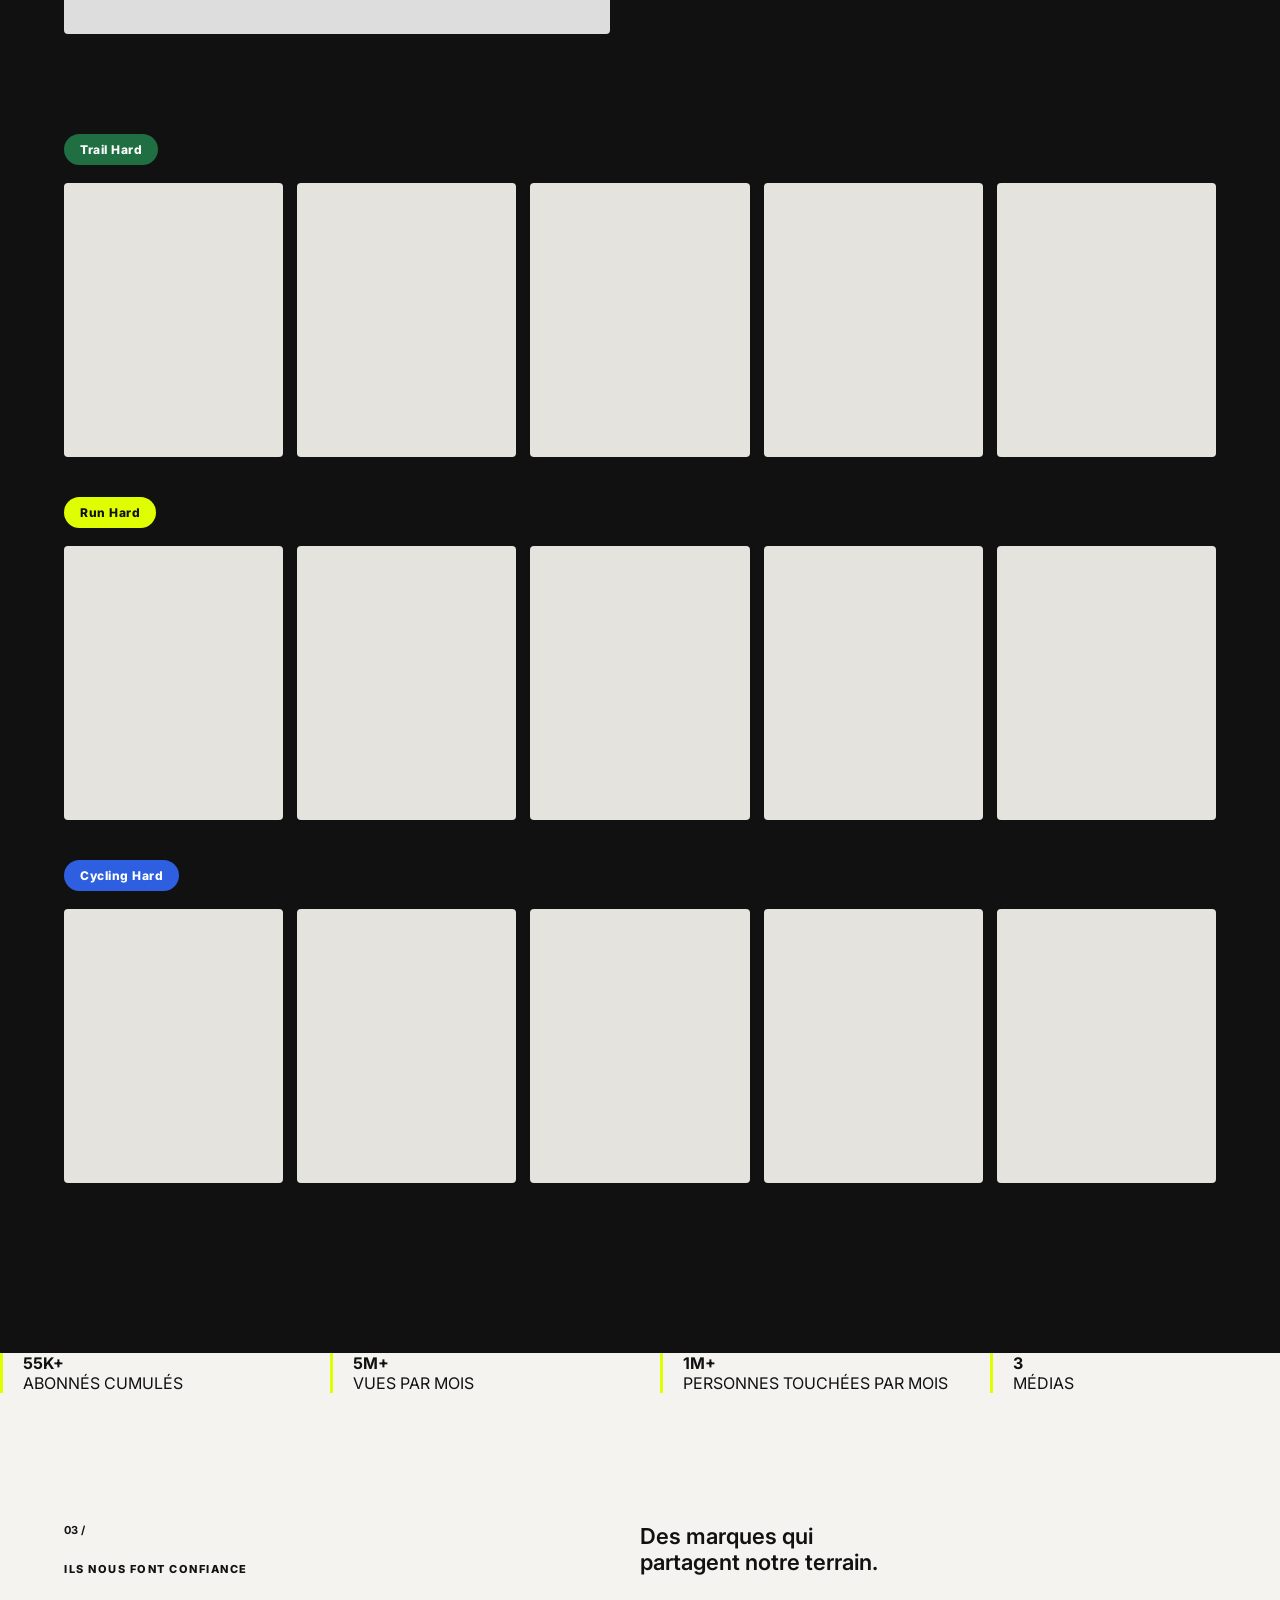
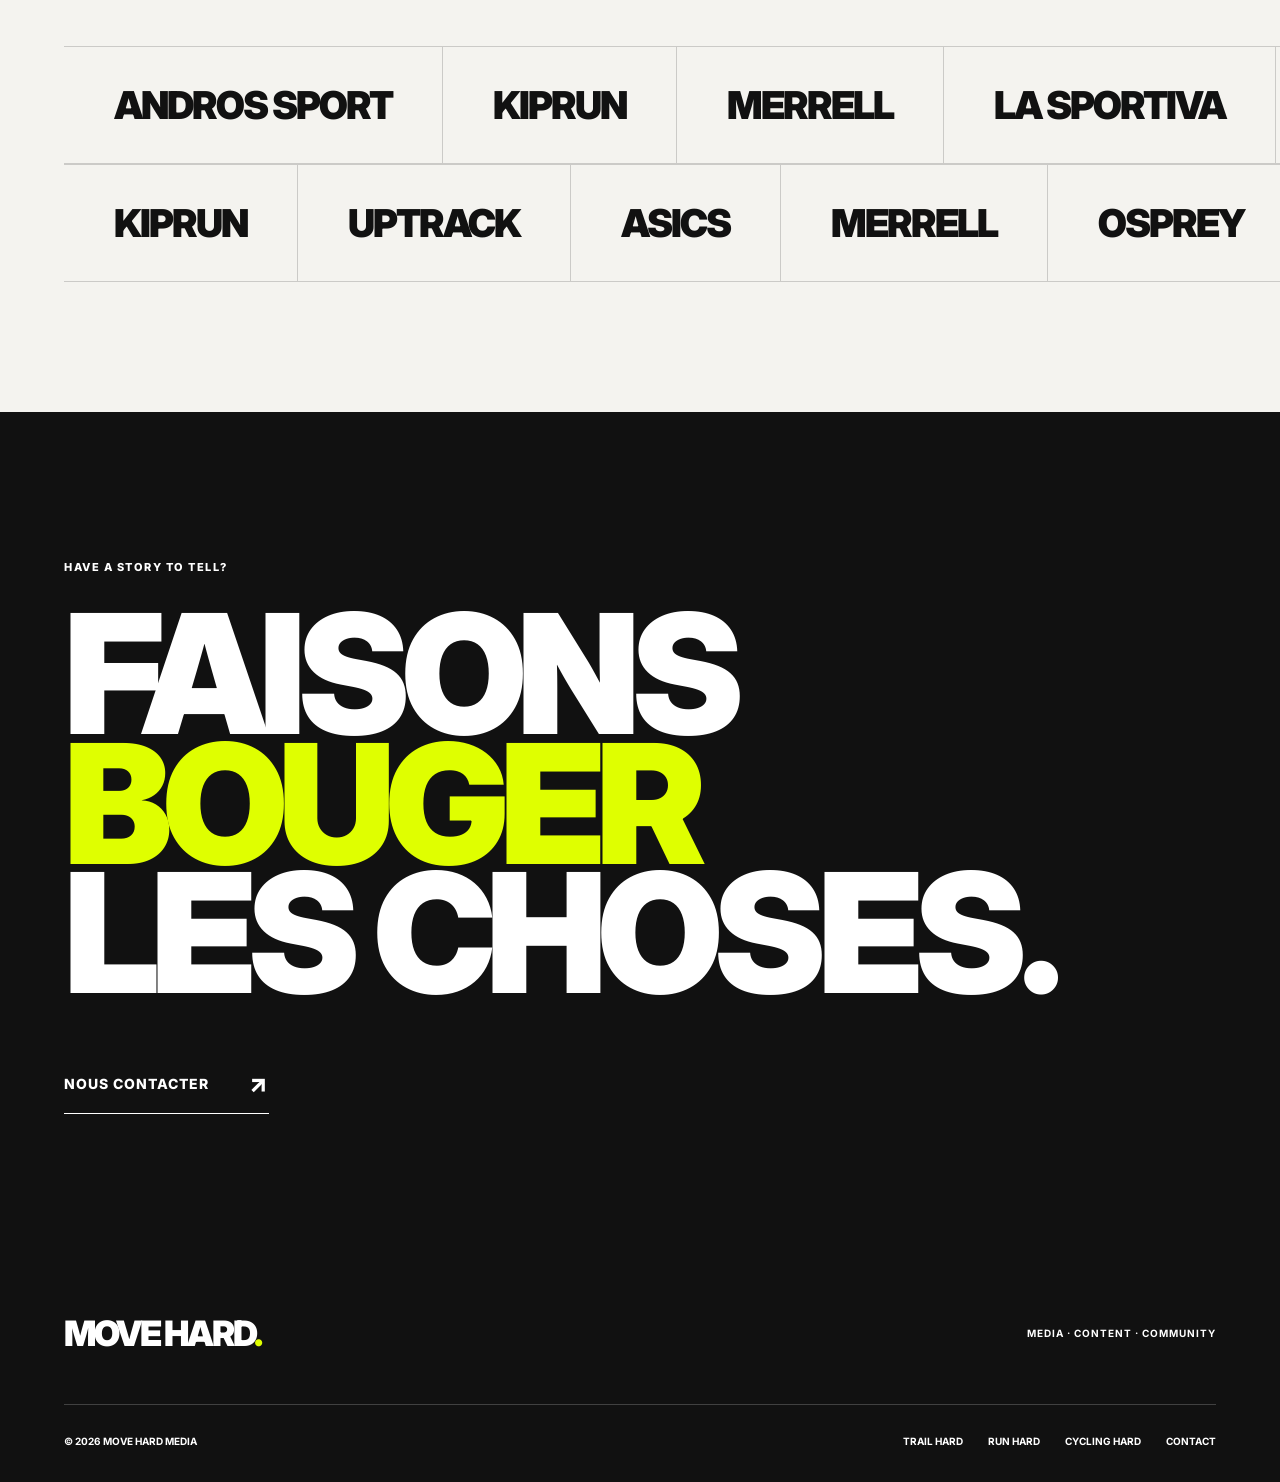
==== commit 5f98a506: "Update index.html" ====
--- a/index.html
+++ b/index.html
@@ -30,12 +30,11 @@
         MOVE HARD<span>.</span>
     </a>
 
-    <nav class="desktop-nav">
-        <a href="#medias">MÉDIAS</a>
-        <a href="#chiffres">CHIFFRES</a>
-        <a href="#services">EXPERTISE</a>
-        <a href="#collaborations">COLLABORATIONS</a>
-    </nav>
+<nav class="desktop-nav">
+    <a href="#medias">MÉDIAS</a>
+    <a href="#chiffres">CHIFFRES</a>
+    <a href="#collaborations">COLLABORATIONS</a>
+</nav>
 
     <a href="#contact" class="menu-button">
         MENU
@@ -224,61 +223,13 @@
     </div>
 </section>
 
-<!-- =========================================================
-     MANIFESTO
-========================================================= -->
-
-<section class="manifesto">
-
-    <div class="manifesto-image"></div>
-
-    <div class="manifesto-overlay"></div>
-
-    <div class="manifesto-content">
-
-        <p class="small-label">
-            OUR PLAYGROUND
-        </p>
-
-        <h2>
-            DU BITUME<br>
-            AUX <span>SENTIERS.</span>
-        </h2>
-
-        <p>
-            Des lignes de départ aux sommets,
-            des sorties entre amis aux plus grands événements,
-            nous sommes là où le sport se vit.
-        </p>
-
-    </div>
-
-</section>
 
 
 <!-- =========================================================
      CHIFFRES
 ========================================================= -->
 
-<section class="numbers section" id="chiffres">
-
-    <div class="section-header">
-
-        <div>
-            <div class="section-number">03 /</div>
-
-            <p class="small-label">
-                NOTRE COMMUNAUTÉ
-            </p>
-        </div>
-
-        <p class="section-description">
-            Une audience passionnée.<br>
-            Une communauté engagée.
-        </p>
-
-    </div>
-
+<section class="numbers-standalone" id="chiffres">
 
     <div class="numbers-grid">
 
@@ -307,143 +258,17 @@
 </section>
 
 
-<!-- =========================================================
-     SERVICES
-========================================================= -->
-
-<section class="services section" id="services">
+
+<!-- =========================================================
+     COLLABORATIONS
+========================================================= -->
+
+<section class="partners section" id="collaborations">
 
     <div class="section-header">
 
         <div>
-            <div class="section-number">04 /</div>
-
-            <p class="small-label">
-                POUR LES MARQUES
-            </p>
-        </div>
-
-        <h2>
-            VOTRE MARQUE.<br>
-            <em>NOTRE COMMUNAUTÉ.</em>
-        </h2>
-
-    </div>
-
-
-    <div class="services-grid">
-
-        <div class="service">
-
-            <span>01</span>
-
-            <h3>CONTENT</h3>
-
-            <p>
-                Nous imaginons et produisons des contenus
-                photo, vidéo et éditoriaux pensés pour les
-                communautés sportives.
-            </p>
-
-        </div>
-
-
-        <div class="service">
-
-            <span>02</span>
-
-            <h3>SOCIAL MEDIA</h3>
-
-            <p>
-                Nous activons nos médias pour donner
-                de la visibilité aux marques auprès
-                d'audiences sportives ciblées.
-            </p>
-
-        </div>
-
-
-        <div class="service">
-
-            <span>03</span>
-
-            <h3>INFLUENCE</h3>
-
-            <p>
-                Nous connectons les marques avec des
-                créateurs et athlètes qui incarnent
-                réellement leurs communautés.
-            </p>
-
-        </div>
-
-
-        <div class="service">
-
-            <span>04</span>
-
-            <h3>EVENTS</h3>
-
-            <p>
-                Couverture, activation et création de
-                contenu directement sur le terrain,
-                au plus près des pratiquants.
-            </p>
-
-        </div>
-
-    </div>
-
-</section>
-
-
-<!-- =========================================================
-     IMAGE STRIP
-========================================================= -->
-
-<section class="image-strip">
-
-    <div class="strip-track">
-
-        <div class="strip-image">
-            <img src="trail2.jpg" alt="Trail">
-        </div>
-
-        <div class="strip-image">
-            <img src="running2.jpg" alt="Running">
-        </div>
-
-        <div class="strip-image">
-            <img src="cycling2.jpg" alt="Cyclisme">
-        </div>
-
-        <div class="strip-image">
-            <img src="trail1.jpg" alt="Trail">
-        </div>
-
-        <div class="strip-image">
-            <img src="running1.jpg" alt="Running">
-        </div>
-
-        <div class="strip-image">
-            <img src="cycling1.jpg" alt="Cyclisme">
-        </div>
-
-    </div>
-
-</section>
-
-
-<!-- =========================================================
-     COLLABORATIONS
-========================================================= -->
-
-<section class="partners section" id="collaborations">
-
-    <div class="section-header">
-
-        <div>
-            <div class="section-number">05 /</div>
+            <div class="section-number">03 /</div>
 
             <p class="small-label">
                 ILS NOUS FONT CONFIANCE
--- a/style.css
+++ b/style.css
@@ -381,6 +381,154 @@
     background: white;
 }
 
+/* =========================================================
+   CARTES MEDIAS
+========================================================= */
+
+.media-cards-grid {
+    display: grid;
+    grid-template-columns: repeat(3, 1fr);
+    gap: 20px;
+
+    margin-top: 60px;
+}
+
+.media-card {
+    display: flex;
+    flex-direction: column;
+
+    padding: 40px 30px;
+    border-radius: 4px;
+
+    transition: transform 0.3s ease;
+}
+
+.media-card:hover {
+    transform: translateY(-6px);
+}
+
+.mc-trail   { background: #1f6f43; color: white; }
+.mc-run     { background: var(--accent); color: #111; }
+.mc-cycling { background: #2d5fe0; color: white; }
+
+.mc-mockup {
+    aspect-ratio: 3 / 4;
+    margin-bottom: 25px;
+
+    border-radius: 4px;
+    background: rgba(0,0,0,0.15);
+}
+
+.media-card h3 {
+    font-size: 26px;
+    font-weight: 900;
+    letter-spacing: -1px;
+    margin-bottom: 10px;
+}
+
+.media-card p {
+    font-size: 13px;
+    font-weight: 600;
+    opacity: 0.85;
+    margin-bottom: 25px;
+}
+
+.mc-handle {
+    font-size: 13px;
+    font-weight: 800;
+}
+
+
+/* =========================================================
+   CONTENU À LA UNE
+========================================================= */
+
+.featured-content {
+    display: grid;
+    grid-template-columns: 1fr 1fr;
+    gap: 60px;
+    align-items: center;
+
+    margin-top: 100px;
+}
+
+.fc-media {
+    aspect-ratio: 4 / 5;
+    border-radius: 4px;
+    background: #ddd;
+}
+
+.fc-text h2 {
+    font-size: clamp(32px, 4vw, 48px);
+    font-weight: 900;
+    letter-spacing: -1.5px;
+    line-height: 1;
+    margin: 15px 0 20px;
+}
+
+.fc-text p {
+    font-size: 16px;
+    line-height: 1.5;
+    max-width: 480px;
+    margin-bottom: 30px;
+}
+
+.outline-button {
+    display: inline-flex;
+    align-items: center;
+    gap: 12px;
+
+    padding: 14px 26px;
+    border: 2px solid var(--black);
+    border-radius: 999px;
+
+    font-size: 13px;
+    font-weight: 800;
+    letter-spacing: 0.5px;
+
+    transition: all 0.3s ease;
+}
+
+.outline-button:hover {
+    background: var(--black);
+    color: white;
+}
+
+
+/* =========================================================
+   DERNIÈRES PUBLICATIONS
+========================================================= */
+
+.media-rows {
+    margin-top: 100px;
+}
+
+.media-row {
+    margin-bottom: 40px;
+}
+
+.media-row-head {
+    display: inline-flex;
+    padding: 8px 16px;
+    border-radius: 999px;
+    margin-bottom: 18px;
+
+    font-size: 12px;
+    font-weight: 800;
+    letter-spacing: 0.5px;
+}
+
+.media-row-strip {
+    display: grid;
+    grid-template-columns: repeat(5, 1fr);
+    gap: 14px;
+}
+
+.media-tile {
+    aspect-ratio: 4 / 5;
+    border-radius: 4px;
+    background: #e4e3de;
+}
 
 /* =========================================================
    MANIFESTO
@@ -454,44 +602,23 @@
 .numbers-grid {
     display: grid;
     grid-template-columns: repeat(4, 1fr);
-
-    border-top: 1px solid var(--border);
+    gap: 40px;
+
+    border-top: none;
 }
 
 .number-item {
-    padding: 50px 20px 40px 0;
-
-    border-right: 1px solid var(--border);
+    padding: 0 0 0 20px;
+    border-left: 3px solid var(--accent);
+    border-right: none;
 }
 
 .number-item:not(:first-child) {
-    padding-left: 25px;
+    padding-left: 20px;
 }
 
 .number-item:last-child {
     border-right: none;
-}
-
-.number-item strong {
-    display: block;
-
-    font-size: clamp(50px, 7vw, 105px);
-    line-height: 0.9;
-
-    letter-spacing: -5px;
-    font-weight: 900;
-
-    margin-bottom: 25px;
-}
-
-.number-item strong span {
-    color: #999;
-}
-
-.number-item p {
-    font-size: 10px;
-    font-weight: 800;
-    letter-spacing: 1px;
 }
 
 
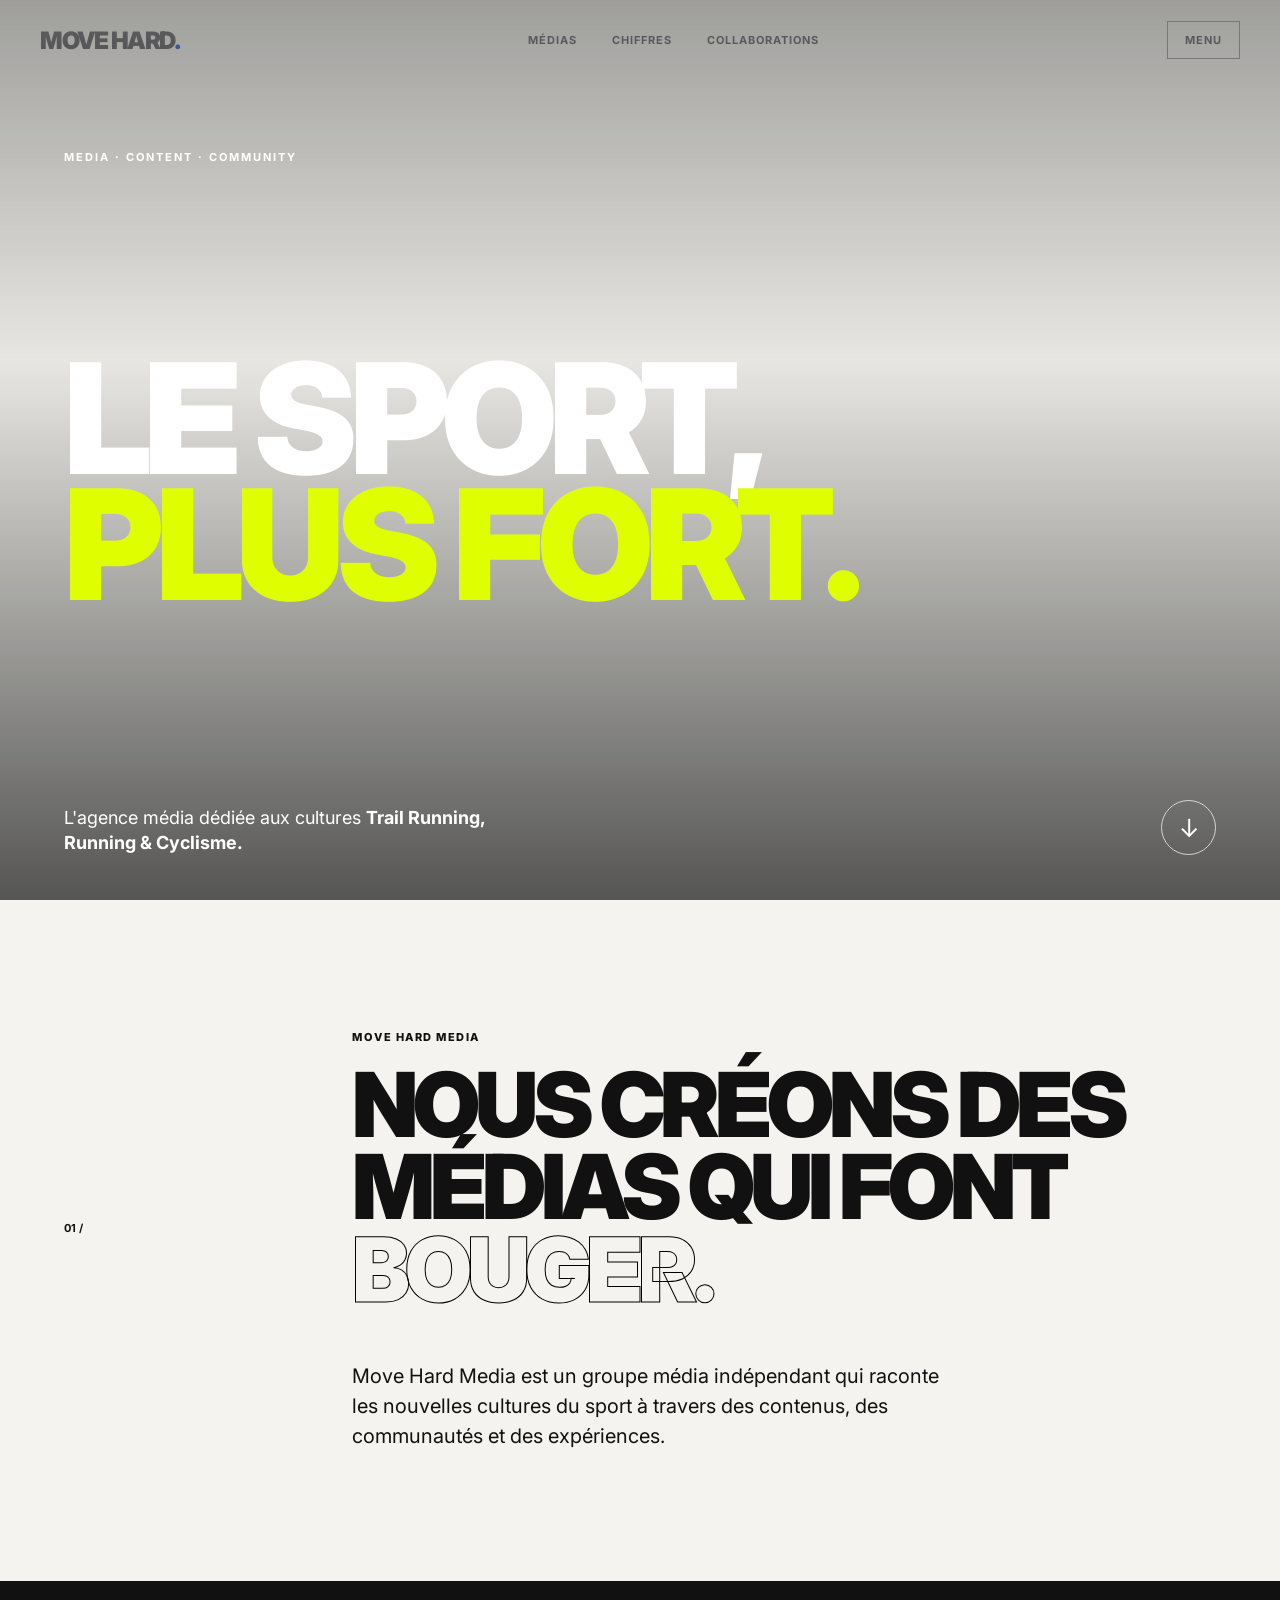
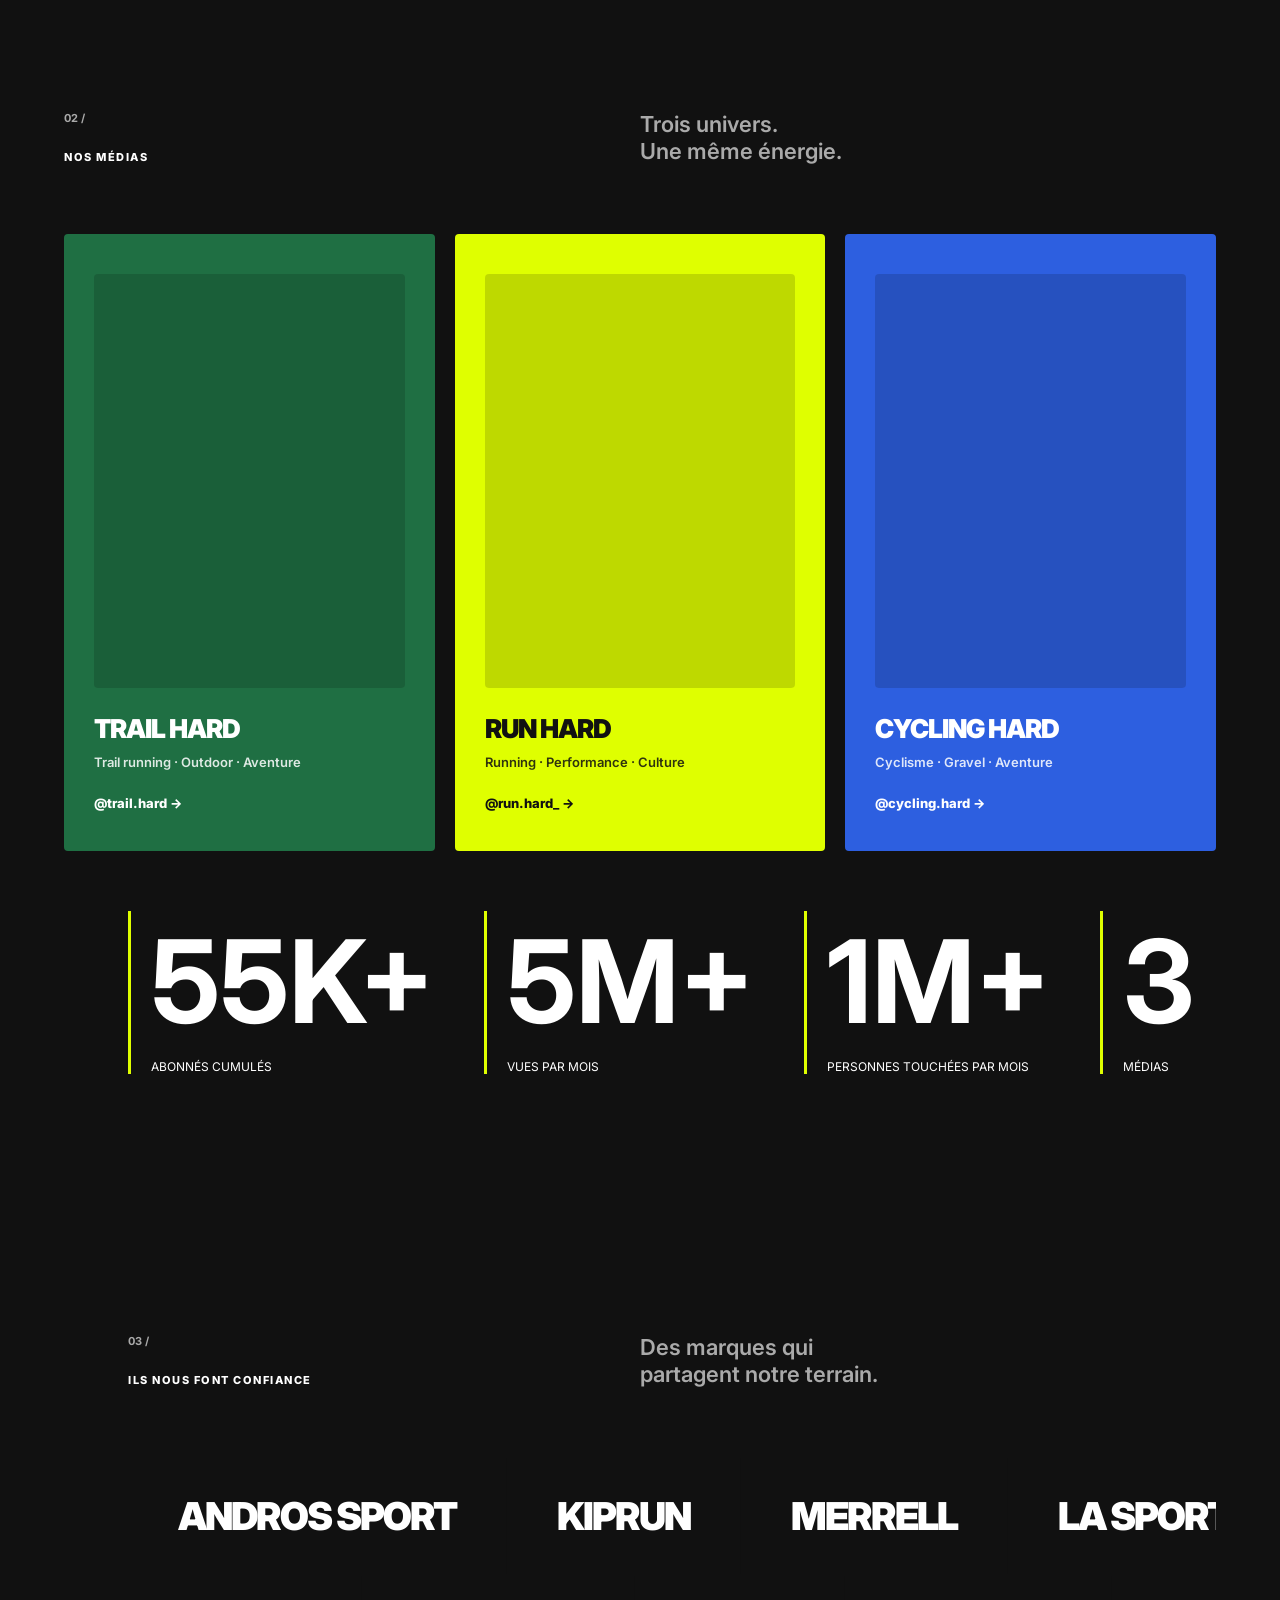
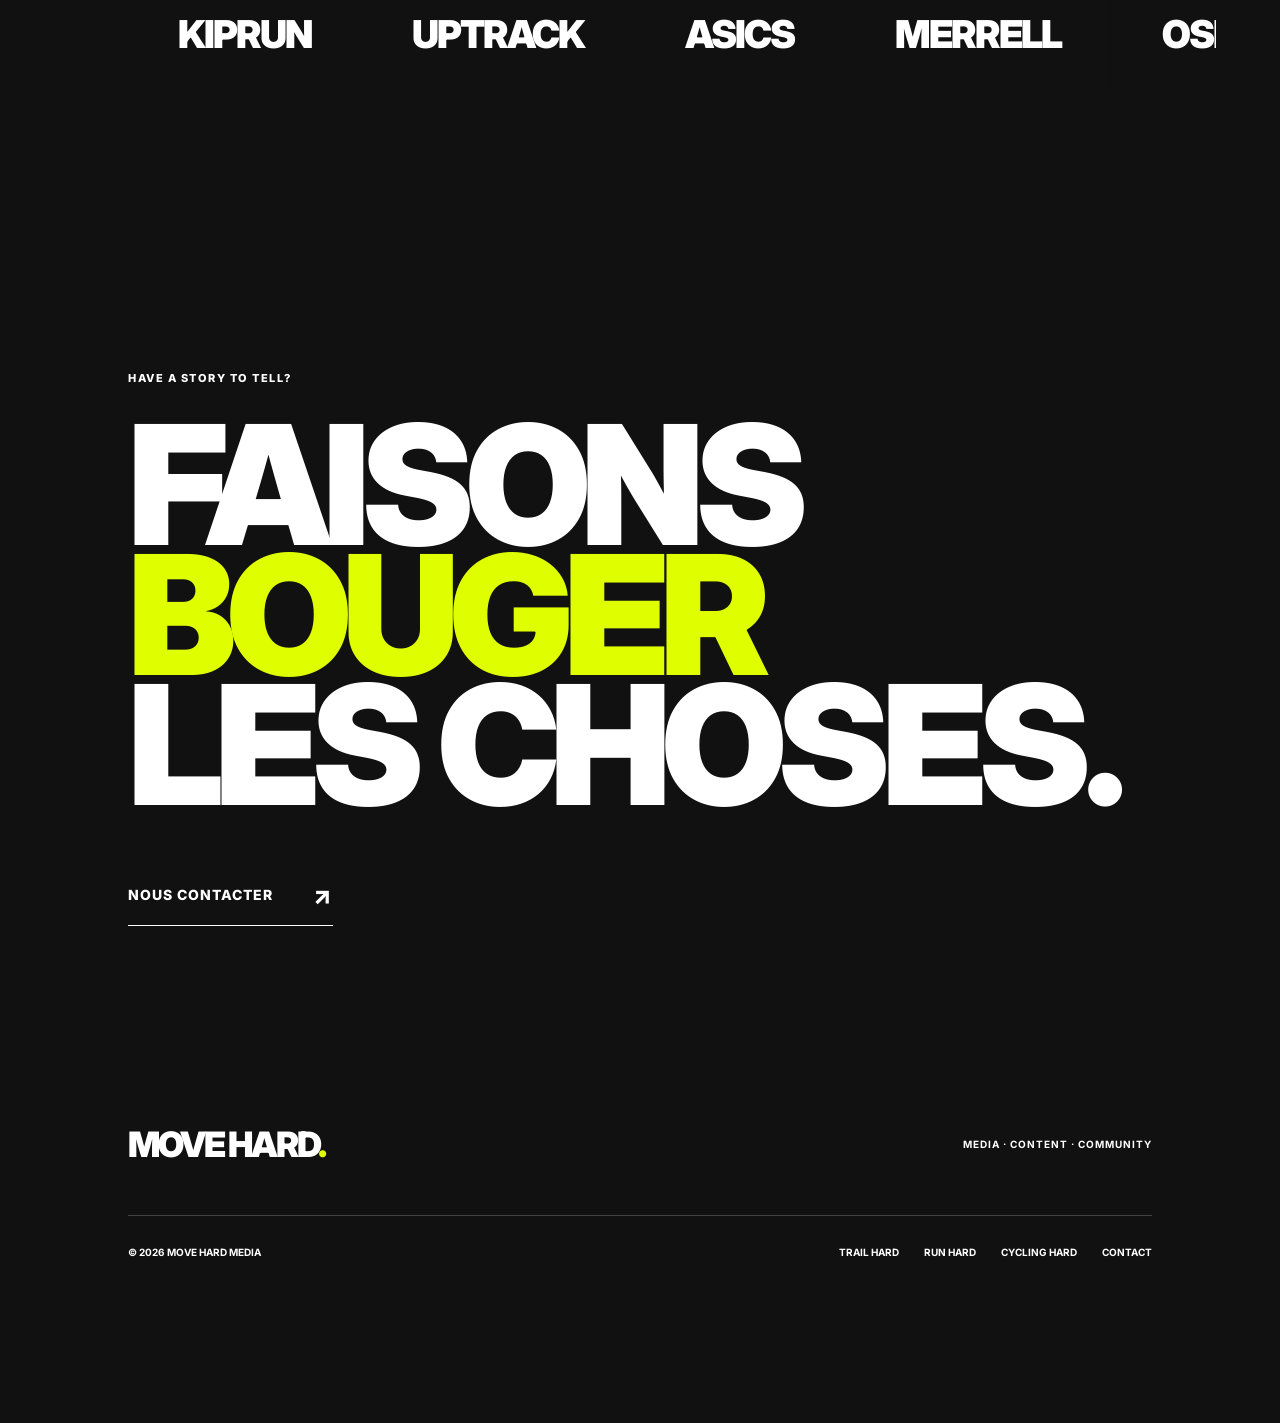
==== commit a9d6e0a9: "Update index.html" ====
--- a/index.html
+++ b/index.html
@@ -164,67 +164,6 @@
     </div>
 
 
-    <!-- CONTENU À LA UNE -->
-    <div class="featured-content">
-
-        <div class="fc-media"><!-- image ou vidéo du contenu phare --></div>
-
-        <div class="fc-text">
-            <p class="small-label">CONTENU À LA UNE</p>
-            <h2>Titre du contenu que tu veux mettre en avant</h2>
-            <p>
-                Décris ici le contenu phare : un reel qui a cartonné,
-                une story d'athlète, une couverture d'événement.
-            </p>
-            <a href="#" class="outline-button">
-                Découvrir <span>↗</span>
-            </a>
-        </div>
-
-    </div>
-
-
-    <!-- DERNIÈRES PUBLICATIONS PAR MÉDIA -->
-    <div class="media-rows">
-
-        <div class="media-row">
-            <div class="media-row-head mc-trail"><span>Trail Hard</span></div>
-            <div class="media-row-strip">
-                <div class="media-tile"></div>
-                <div class="media-tile"></div>
-                <div class="media-tile"></div>
-                <div class="media-tile"></div>
-                <div class="media-tile"></div>
-            </div>
-        </div>
-
-        <div class="media-row">
-            <div class="media-row-head mc-run"><span>Run Hard</span></div>
-            <div class="media-row-strip">
-                <div class="media-tile"></div>
-                <div class="media-tile"></div>
-                <div class="media-tile"></div>
-                <div class="media-tile"></div>
-                <div class="media-tile"></div>
-            </div>
-        </div>
-
-        <div class="media-row">
-            <div class="media-row-head mc-cycling"><span>Cycling Hard</span></div>
-            <div class="media-row-strip">
-                <div class="media-tile"></div>
-                <div class="media-tile"></div>
-                <div class="media-tile"></div>
-                <div class="media-tile"></div>
-                <div class="media-tile"></div>
-            </div>
-        </div>
-
-    </div>
-</section>
-
-
-
 <!-- =========================================================
      CHIFFRES
 ========================================================= -->
--- a/style.css
+++ b/style.css
@@ -621,6 +621,22 @@
     border-right: none;
 }
 
+.numbers-standalone {
+    padding: 60px 5vw 130px;
+}
+
+.numbers-standalone .numbers-grid {
+    gap: 50px;
+}
+
+.numbers-standalone .number-item strong {
+    font-size: clamp(64px, 9vw, 130px);
+}
+
+.numbers-standalone .number-item p {
+    font-size: 12px;
+    margin-top: 8px;
+}
 
 /* =========================================================
    SERVICES
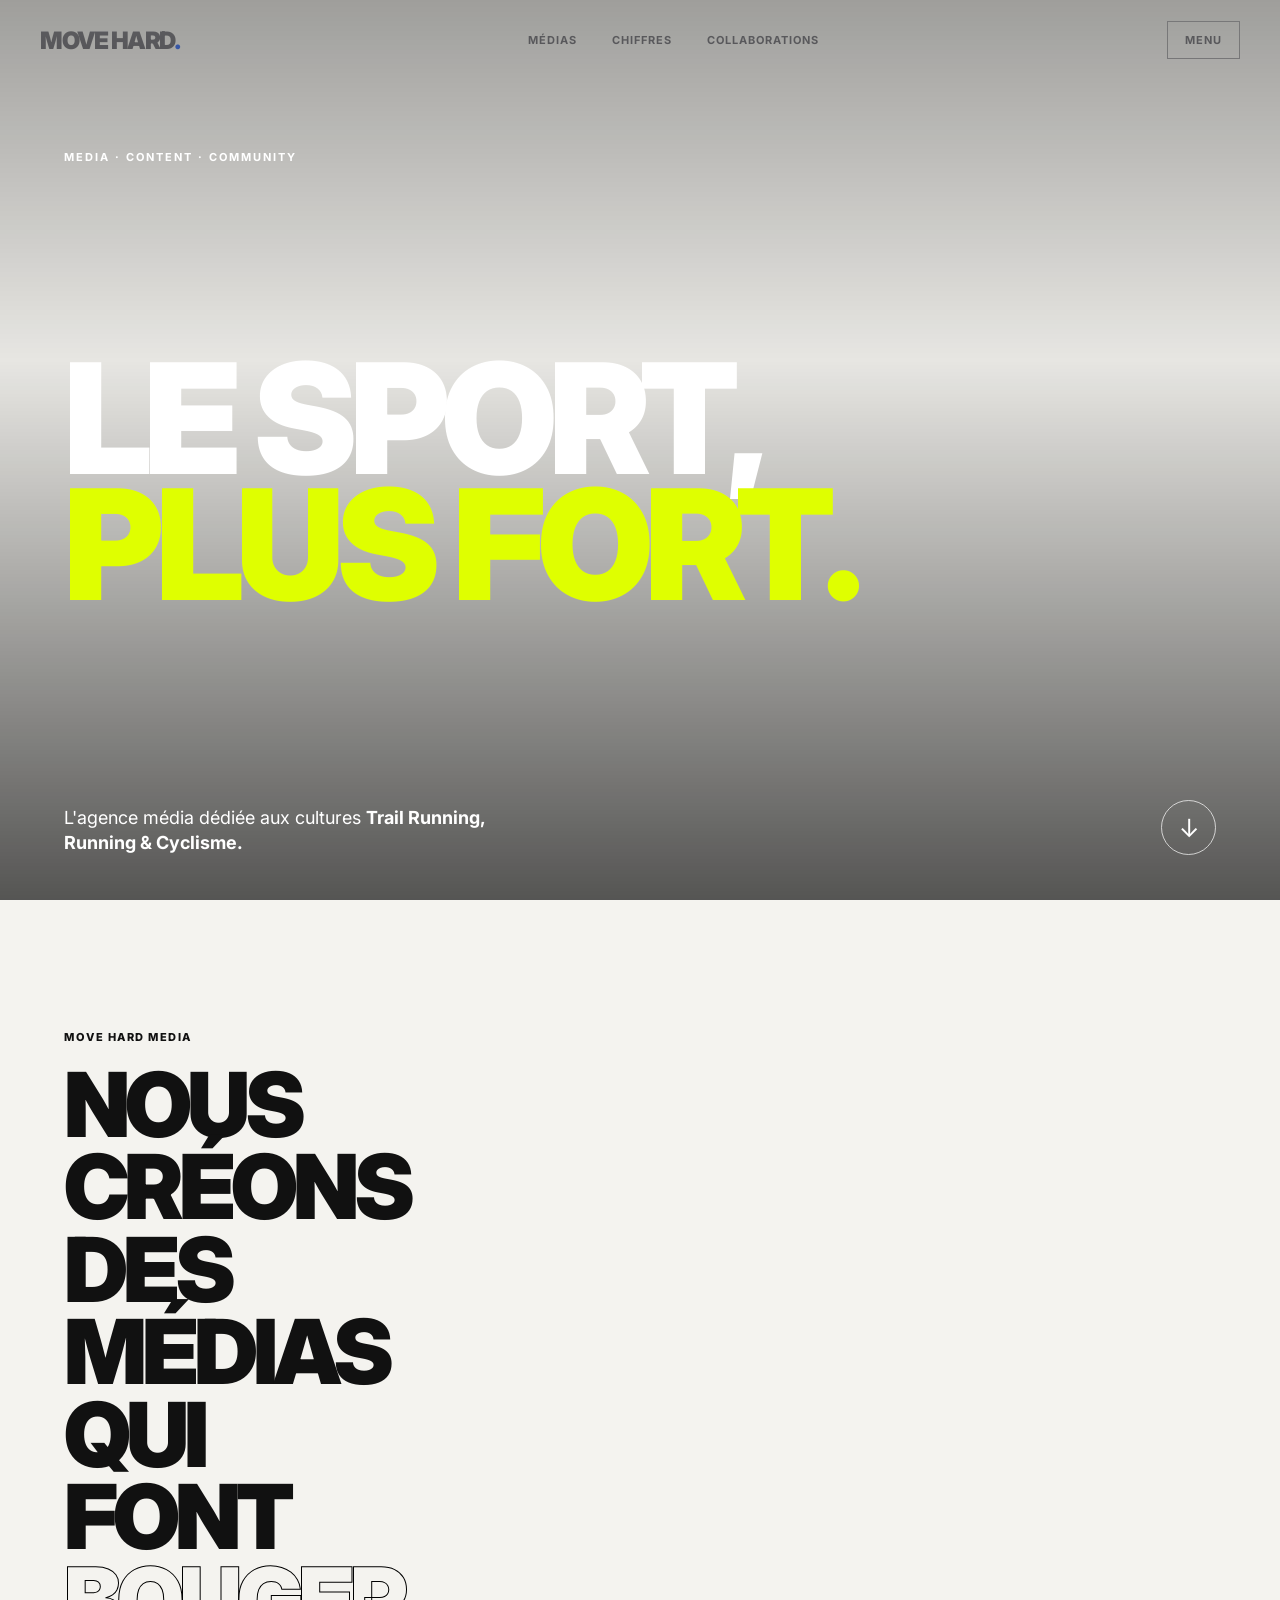
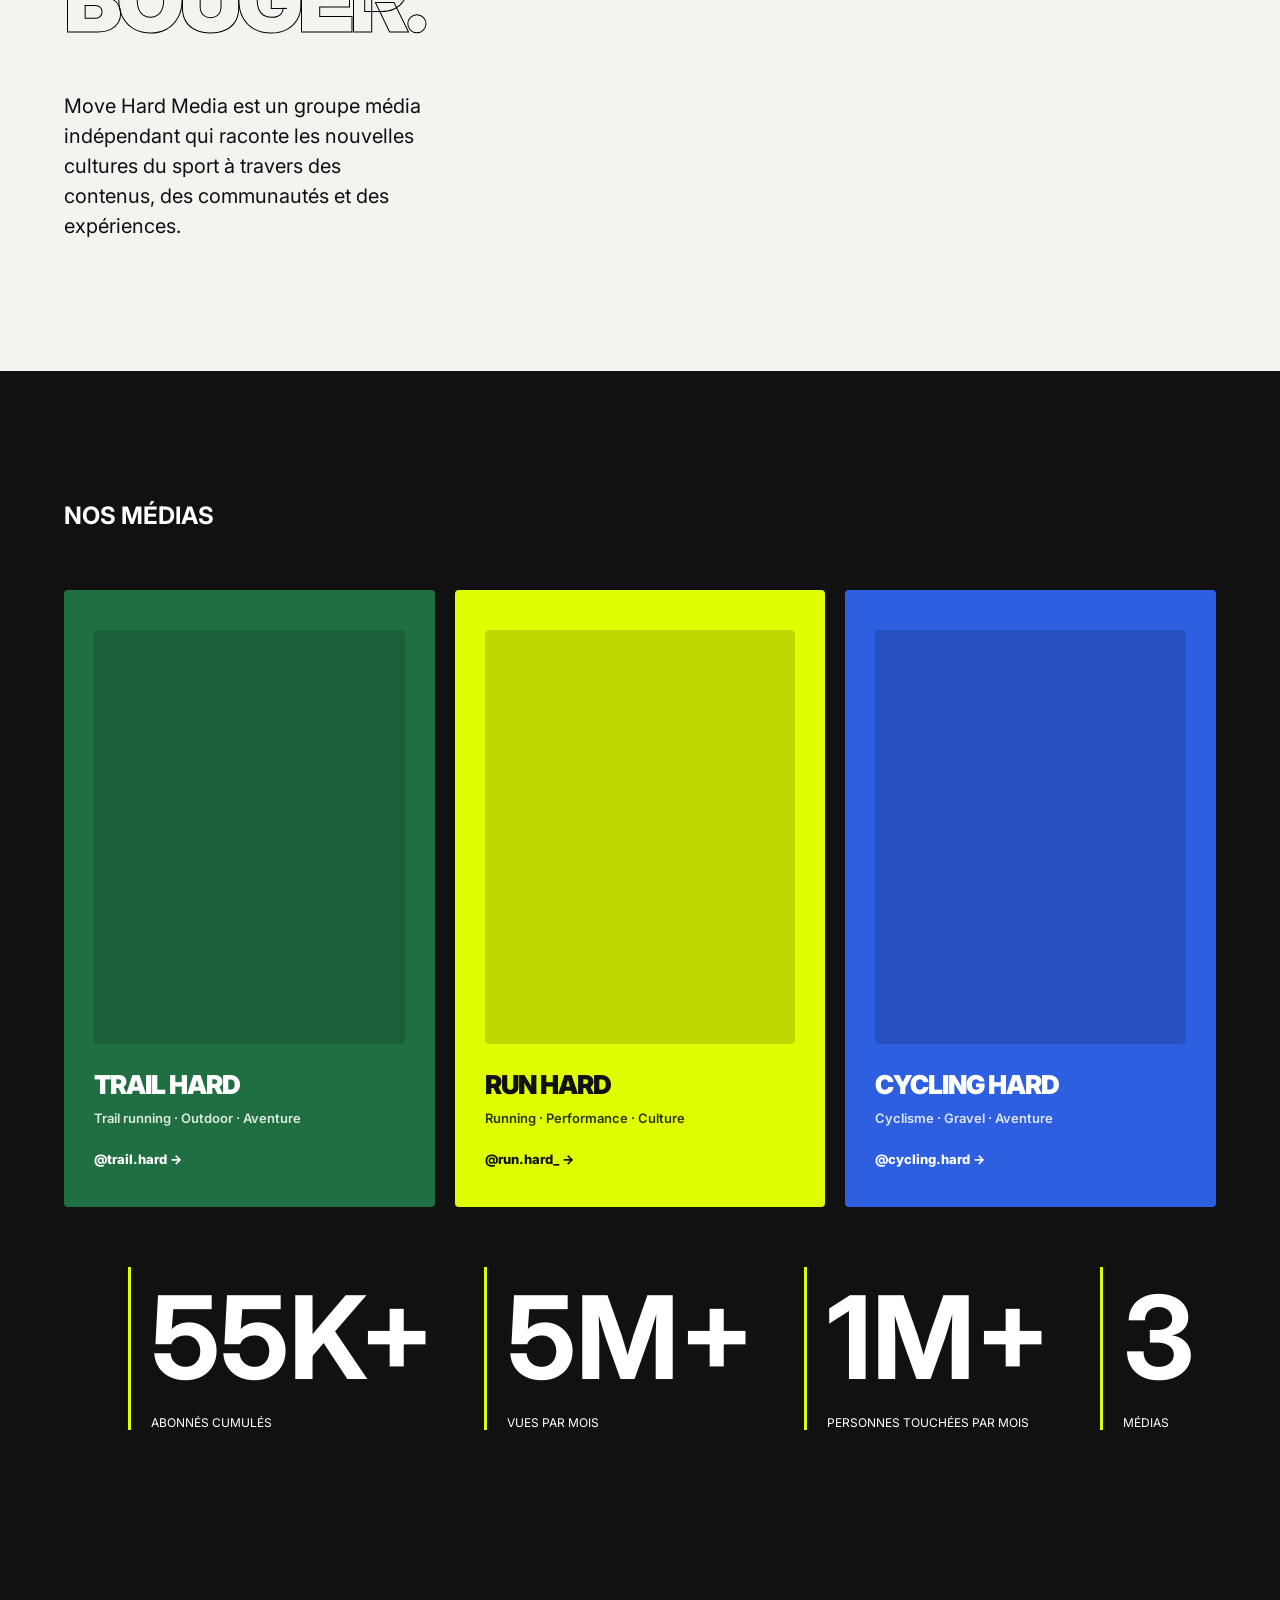
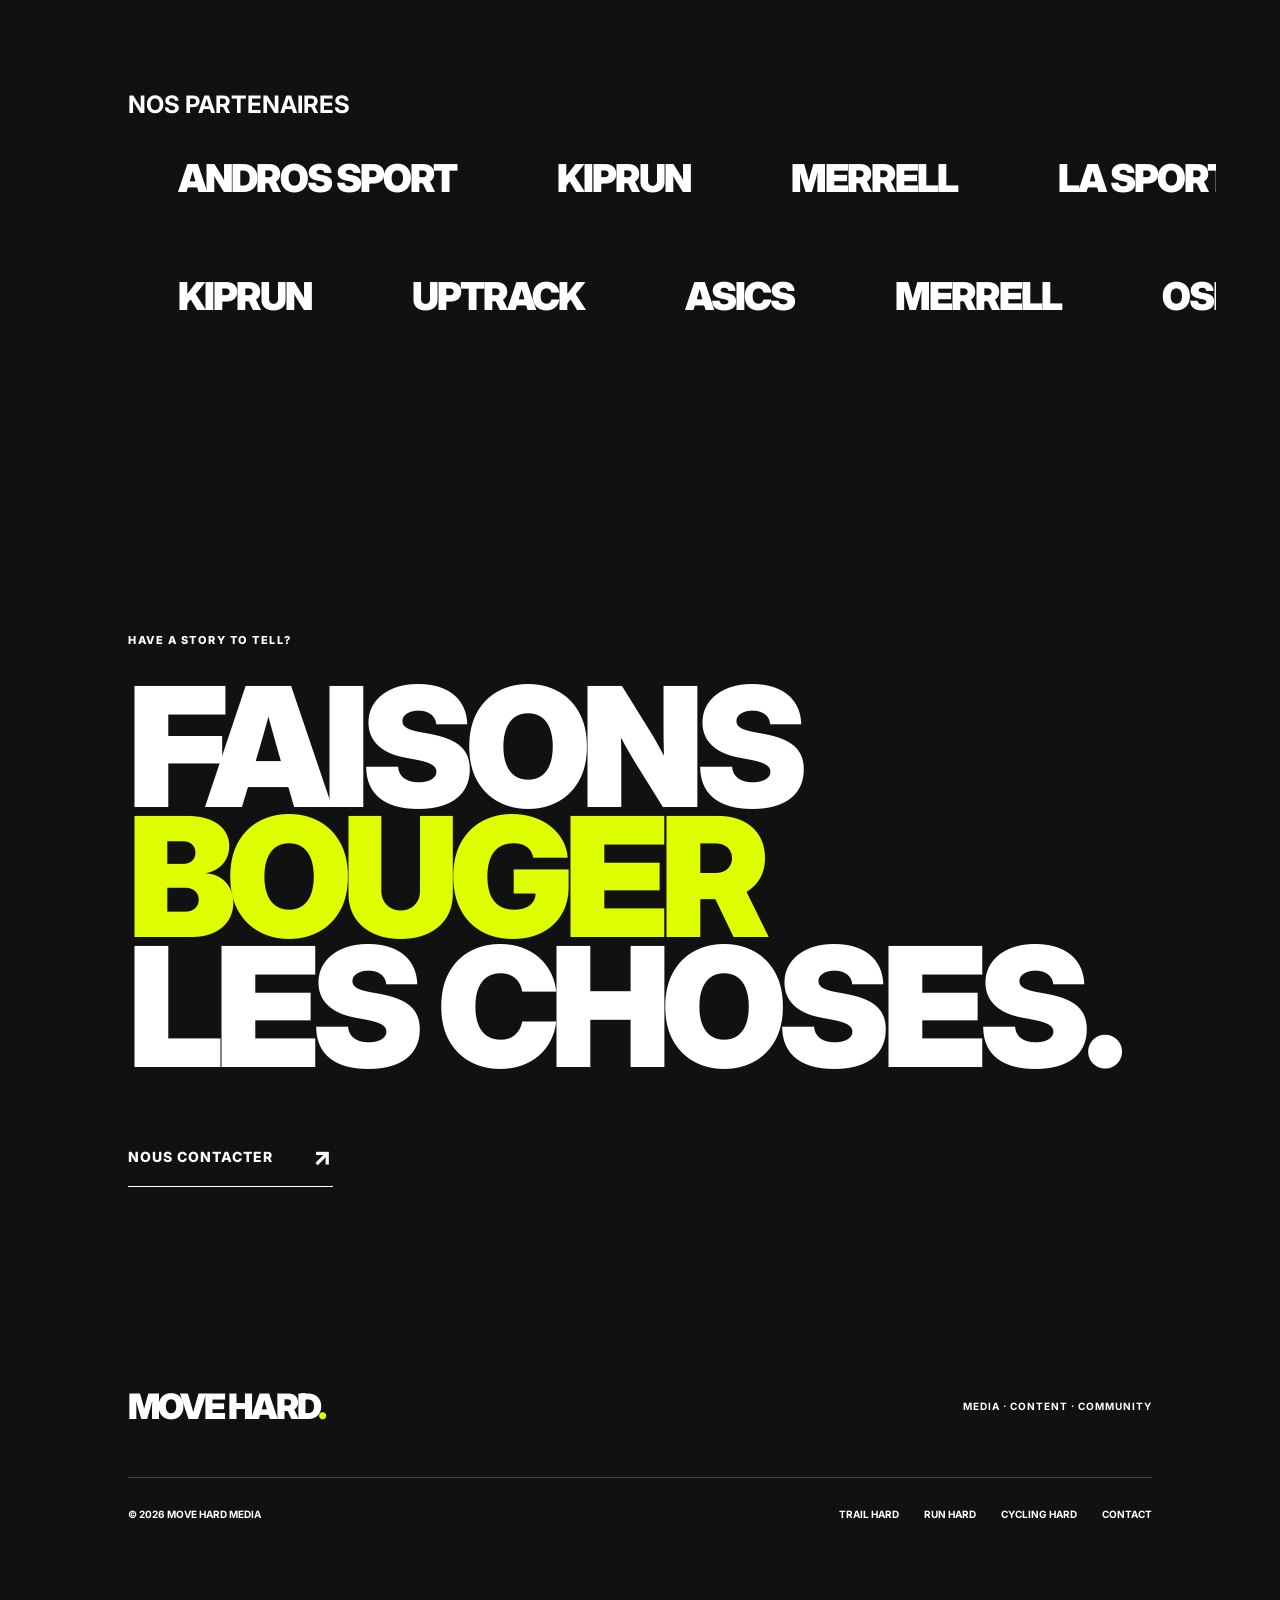
==== commit c3fdaf26: "Update index.html" ====
--- a/index.html
+++ b/index.html
@@ -90,7 +90,6 @@
 
 <section class="intro section">
 
-    <div class="section-number">01 /</div>
 
     <div class="intro-content">
 
@@ -120,22 +119,9 @@
 
 <section class="media-section section" id="medias">
 
-    <div class="section-header">
-
-        <div>
-            <div class="section-number">02 /</div>
-
-            <p class="small-label">
-                NOS MÉDIAS
-            </p>
-        </div>
-
-        <p class="section-description">
-            Trois univers.<br>
-            Une même énergie.
-        </p>
-
-    </div>
+   <div class="section-header-solo">
+    <h2 class="section-title-big">NOS MÉDIAS</h2>
+</div>
 
          <!-- 3 CARTES MÉDIAS -->
     <div class="media-cards-grid">
@@ -204,22 +190,9 @@
 
 <section class="partners section" id="collaborations">
 
-    <div class="section-header">
-
-        <div>
-            <div class="section-number">03 /</div>
-
-            <p class="small-label">
-                ILS NOUS FONT CONFIANCE
-            </p>
-        </div>
-
-        <p class="section-description">
-            Des marques qui<br>
-            partagent notre terrain.
-        </p>
-
-    </div>
+    <div class="section-header-solo">
+    <h2 class="section-title-big">NOS PARTENAIRES</h2>
+</div>
 
 
     <div class="partners-track">
--- a/style.css
+++ b/style.css
@@ -439,161 +439,6 @@
 }
 
 
-/* =========================================================
-   CONTENU À LA UNE
-========================================================= */
-
-.featured-content {
-    display: grid;
-    grid-template-columns: 1fr 1fr;
-    gap: 60px;
-    align-items: center;
-
-    margin-top: 100px;
-}
-
-.fc-media {
-    aspect-ratio: 4 / 5;
-    border-radius: 4px;
-    background: #ddd;
-}
-
-.fc-text h2 {
-    font-size: clamp(32px, 4vw, 48px);
-    font-weight: 900;
-    letter-spacing: -1.5px;
-    line-height: 1;
-    margin: 15px 0 20px;
-}
-
-.fc-text p {
-    font-size: 16px;
-    line-height: 1.5;
-    max-width: 480px;
-    margin-bottom: 30px;
-}
-
-.outline-button {
-    display: inline-flex;
-    align-items: center;
-    gap: 12px;
-
-    padding: 14px 26px;
-    border: 2px solid var(--black);
-    border-radius: 999px;
-
-    font-size: 13px;
-    font-weight: 800;
-    letter-spacing: 0.5px;
-
-    transition: all 0.3s ease;
-}
-
-.outline-button:hover {
-    background: var(--black);
-    color: white;
-}
-
-
-/* =========================================================
-   DERNIÈRES PUBLICATIONS
-========================================================= */
-
-.media-rows {
-    margin-top: 100px;
-}
-
-.media-row {
-    margin-bottom: 40px;
-}
-
-.media-row-head {
-    display: inline-flex;
-    padding: 8px 16px;
-    border-radius: 999px;
-    margin-bottom: 18px;
-
-    font-size: 12px;
-    font-weight: 800;
-    letter-spacing: 0.5px;
-}
-
-.media-row-strip {
-    display: grid;
-    grid-template-columns: repeat(5, 1fr);
-    gap: 14px;
-}
-
-.media-tile {
-    aspect-ratio: 4 / 5;
-    border-radius: 4px;
-    background: #e4e3de;
-}
-
-/* =========================================================
-   MANIFESTO
-========================================================= */
-
-.manifesto {
-    height: 850px;
-
-    position: relative;
-
-    color: white;
-
-    overflow: hidden;
-}
-
-.manifesto-image {
-    position: absolute;
-    inset: 0;
-
-    background-image: url("images/trail2.jpg");
-    background-size: cover;
-    background-position: center;
-}
-
-.manifesto-overlay {
-    position: absolute;
-    inset: 0;
-
-    background: rgba(0,0,0,0.45);
-}
-
-.manifesto-content {
-    position: relative;
-    z-index: 2;
-
-    height: 100%;
-
-    padding: 100px 5vw;
-
-    display: flex;
-    flex-direction: column;
-    justify-content: center;
-}
-
-.manifesto h2 {
-    margin: 30px 0;
-
-    font-size: clamp(60px, 10vw, 150px);
-    line-height: 0.82;
-    letter-spacing: -7px;
-
-    font-weight: 900;
-}
-
-.manifesto h2 span {
-    color: var(--accent);
-}
-
-.manifesto-content > p:last-child {
-    max-width: 500px;
-
-    font-size: 18px;
-    line-height: 1.5;
-}
-
 
 /* =========================================================
    NUMBERS
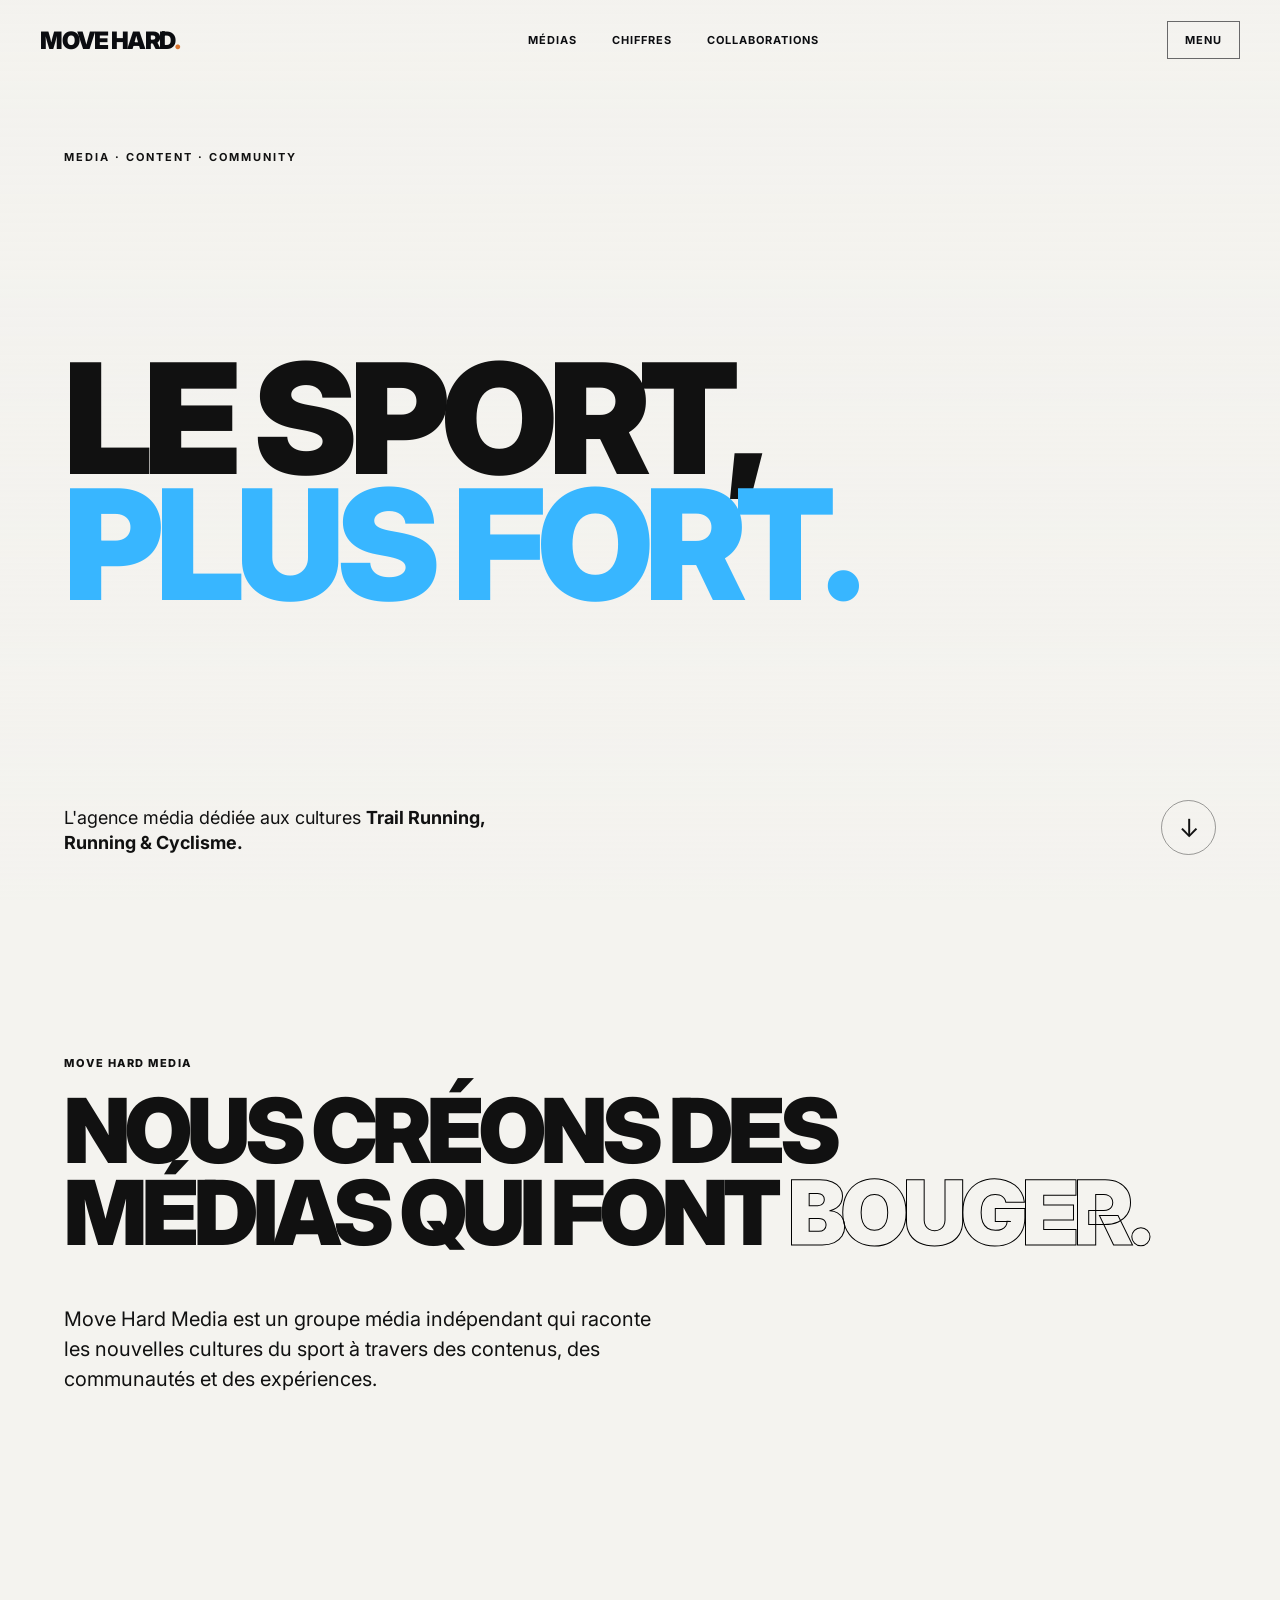
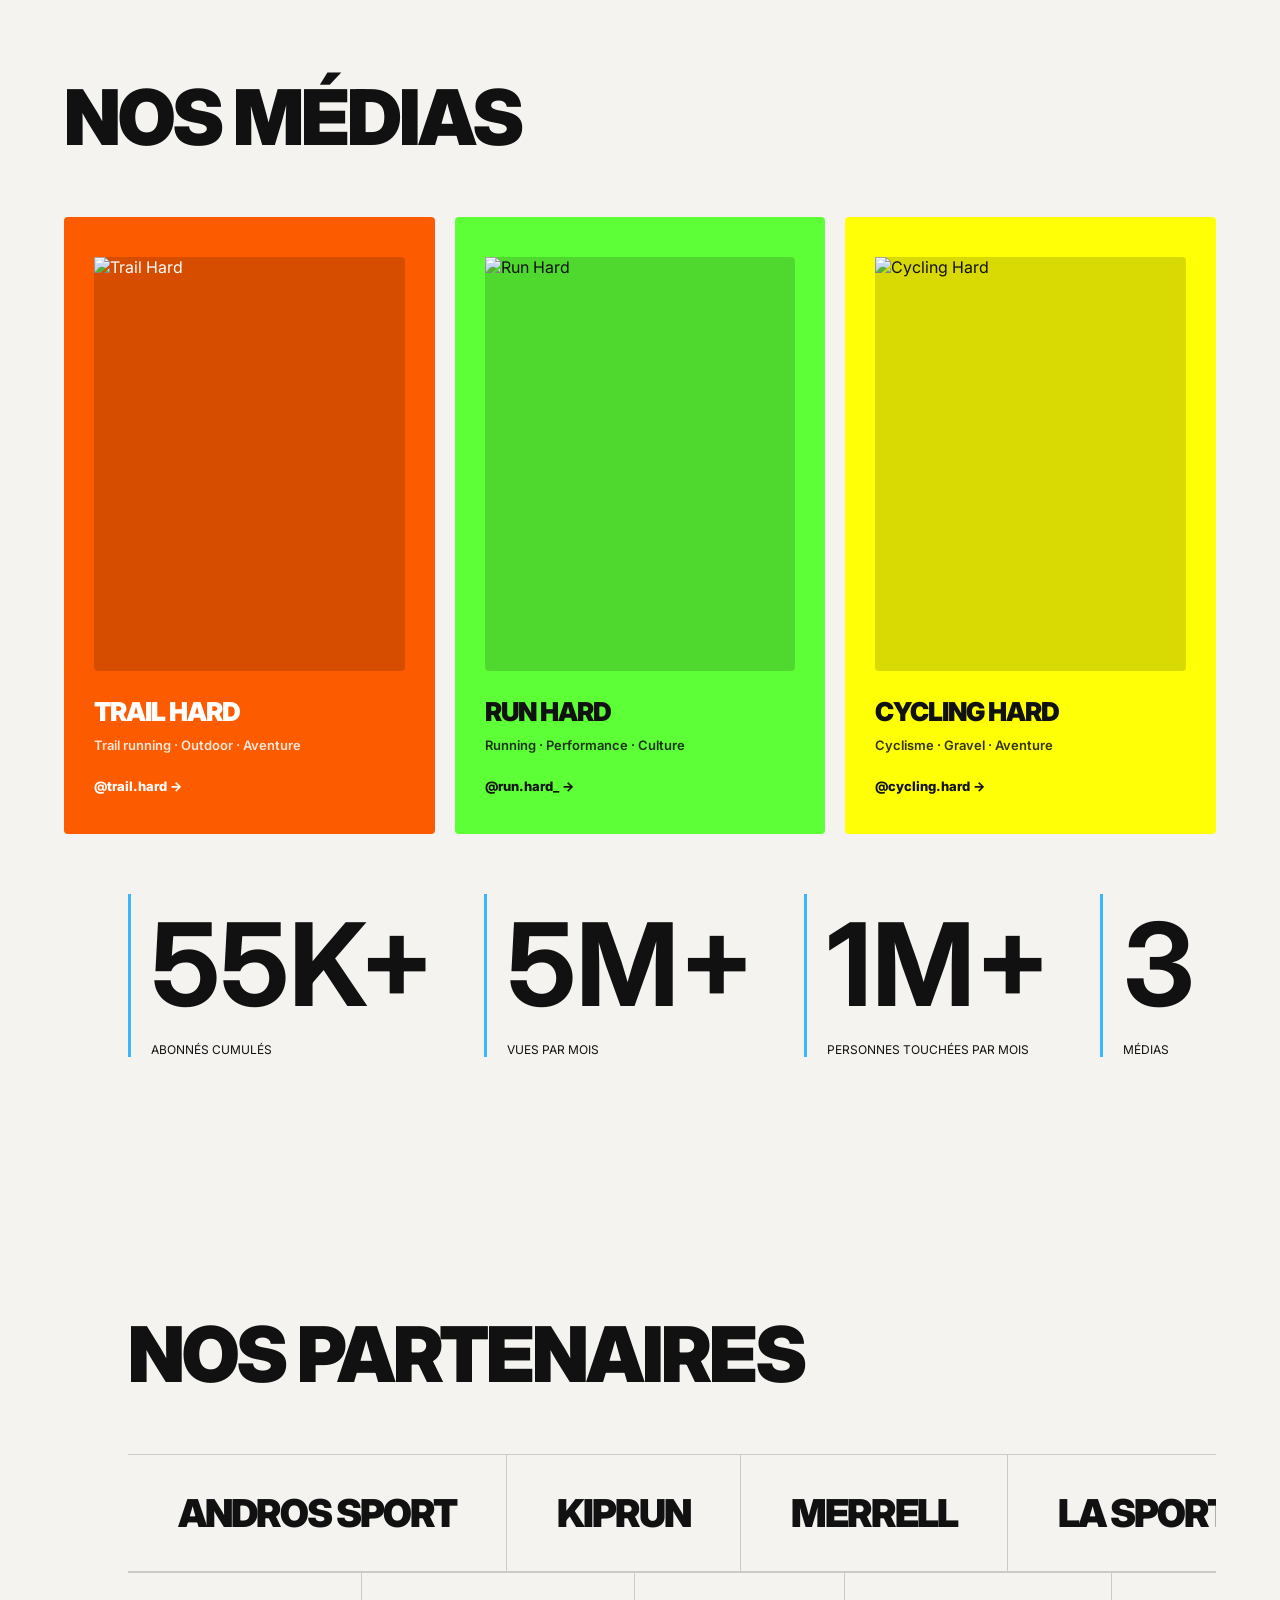
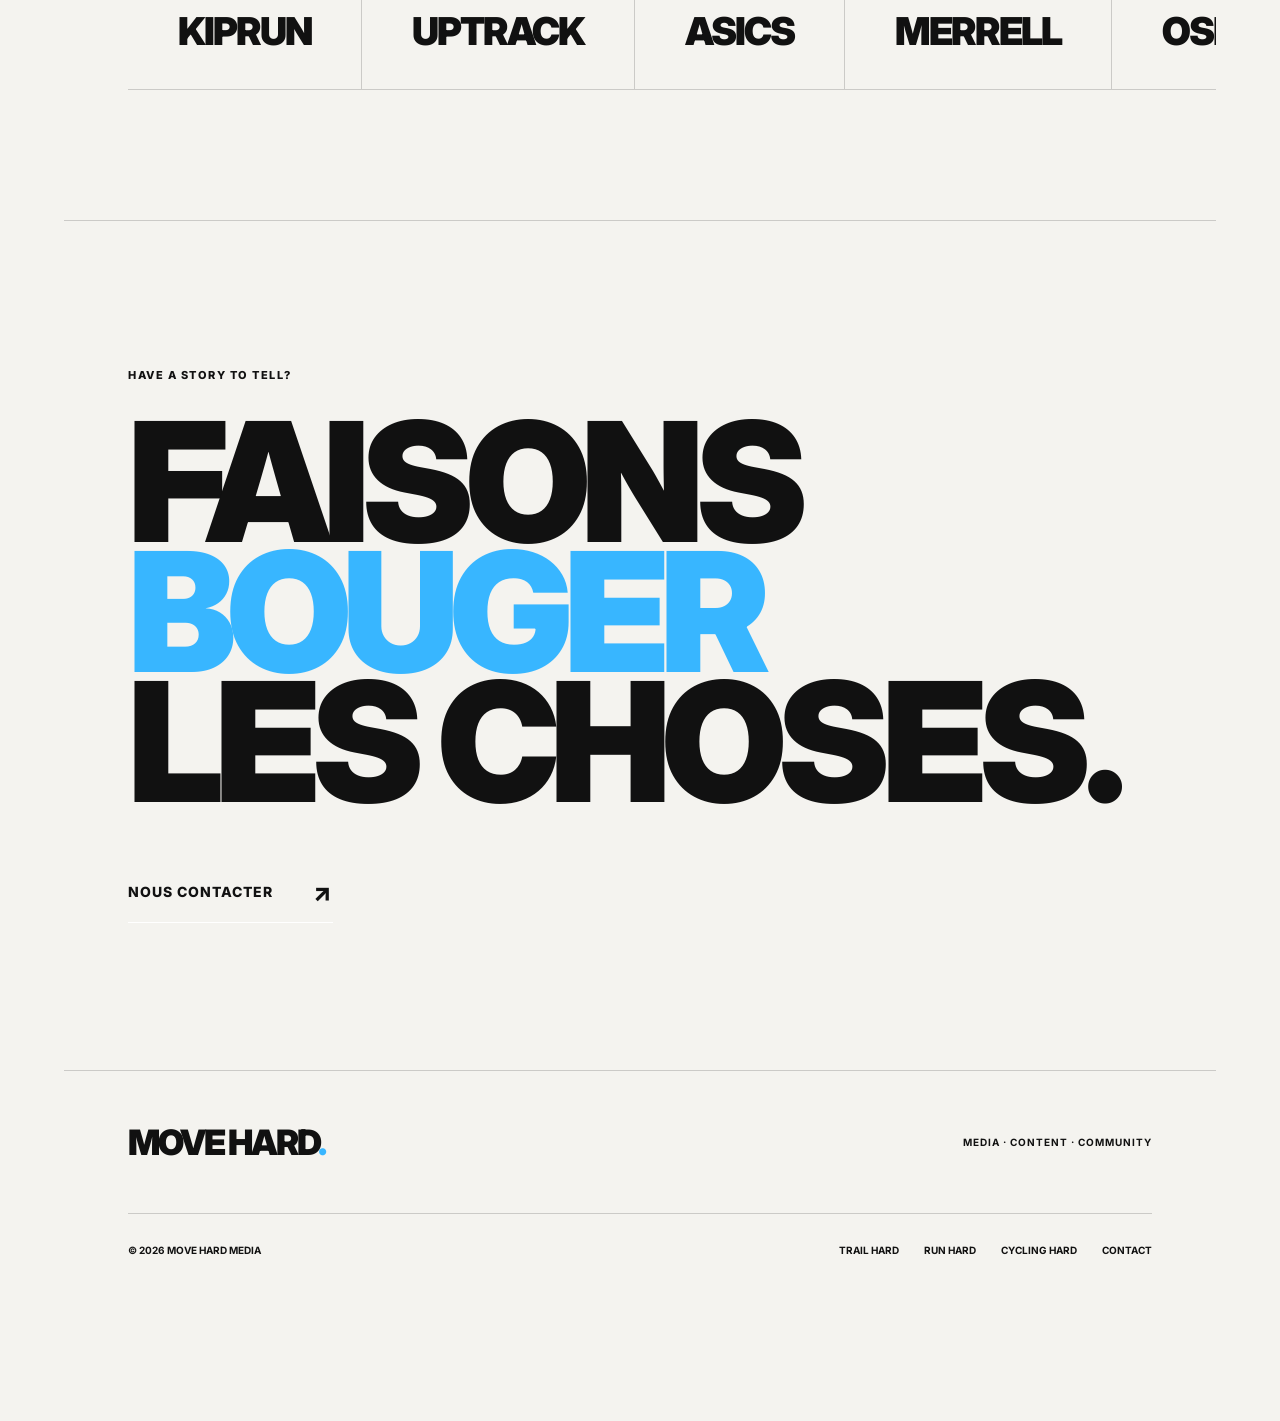
==== commit 822c2ce8: "Update index.html" ====
--- a/index.html
+++ b/index.html
@@ -127,21 +127,21 @@
     <div class="media-cards-grid">
 
         <a class="media-card mc-trail" href="https://www.instagram.com/trail.hard/" target="_blank" rel="noopener">
-            <div class="mc-mockup"><!-- photo/mockup Trail Hard --></div>
+            <div class="mc-mockup"><img src="trail-mockup.jpg" alt="Trail Hard"></div>
             <h3>TRAIL HARD</h3>
             <p>Trail running · Outdoor · Aventure</p>
             <span class="mc-handle">@trail.hard →</span>
         </a>
 
         <a class="media-card mc-run" href="https://www.instagram.com/run.hard_/" target="_blank" rel="noopener">
-            <div class="mc-mockup"><!-- photo/mockup Run Hard --></div>
+            <div class="mc-mockup"><img src="run-mockup.jpg" alt="Run Hard"></div>
             <h3>RUN HARD</h3>
             <p>Running · Performance · Culture</p>
             <span class="mc-handle">@run.hard_ →</span>
         </a>
 
         <a class="media-card mc-cycling" href="https://www.instagram.com/cycling.hard/" target="_blank" rel="noopener">
-            <div class="mc-mockup"><!-- photo/mockup Cycling Hard --></div>
+            <div class="mc-mockup"><img src="cycling-mockup.jpg" alt="Cycling Hard"></div>
             <h3>CYCLING HARD</h3>
             <p>Cyclisme · Gravel · Aventure</p>
             <span class="mc-handle">@cycling.hard →</span>
--- a/style.css
+++ b/style.css
@@ -40,7 +40,8 @@
     --white: #f4f3ef;
     --grey: #777;
     --border: rgba(17, 17, 17, 0.18);
-    --accent: #dfff00;
+    --accent: #38b6ff;
+    --accent-dark: #1c7fbf;
 }
 
 
@@ -76,7 +77,7 @@
 }
 
 .logo span {
-    color: var(--accent);
+      color: var(--accent-dark);
 }
 
 .desktop-nav {
@@ -154,7 +155,7 @@
 
     position: relative;
 
-    color: white;
+    color: var(--black);
 
     overflow: hidden;
 }
@@ -163,6 +164,7 @@
     position: absolute;
     inset: 0;
 
+    background-color: var(--white);
     background-image: url("images/hero.jpg");
     background-size: cover;
     background-position: center;
@@ -178,9 +180,9 @@
     background:
         linear-gradient(
             to bottom,
-            rgba(0,0,0,0.35),
-            rgba(0,0,0,0.05) 40%,
-            rgba(0,0,0,0.65)
+            rgba(244,243,239,0.2),
+            rgba(244,243,239,0.05) 40%,
+            rgba(244,243,239,0.4)
         );
 }
 
@@ -231,7 +233,7 @@
     width: 55px;
     height: 55px;
 
-    border: 1px solid rgba(255,255,255,0.7);
+    border: 1px solid rgba(17,17,17,0.4);
     border-radius: 50%;
 
     display: flex;
@@ -245,8 +247,8 @@
 }
 
 .scroll-button:hover {
-    background: white;
-    color: black;
+    background: var(--black);
+    color: var(--white);
 }
 
 .scroll-button:active {
@@ -261,14 +263,13 @@
 .intro {
     min-height: 650px;
 
-    display: grid;
-    grid-template-columns: 1fr 3fr;
-
+    display: flex;
     align-items: center;
 }
 
 .intro-content {
     max-width: 1100px;
+    width: 100%;
 }
 
 .intro h2 {
@@ -298,14 +299,6 @@
 /* =========================================================
    MEDIA CAROUSEL
 ========================================================= */
-
-.media-section {
-    background: var(--black);
-    color: white;
-}
-
-.media-section .section-number { color: #aaa; }
-.media-section .section-description { color: #aaa; }
 
 .ig-cycle { width: 100%; text-align: center; }
 
@@ -407,9 +400,9 @@
     transform: translateY(-6px);
 }
 
-.mc-trail   { background: #1f6f43; color: white; }
-.mc-run     { background: var(--accent); color: #111; }
-.mc-cycling { background: #2d5fe0; color: white; }
+.mc-trail   { background: #fd5b00; color: white; }
+.mc-run     { background: #5dff36; color: #111; }
+.mc-cycling { background: #ffff05; color: #111; }
 
 .mc-mockup {
     aspect-ratio: 3 / 4;
@@ -649,15 +642,12 @@
 
 .cta {
     min-height: 850px;
-
-    background: var(--black);
-
-    color: white;
-
+    background: var(--white);
+    color: var(--black);
     padding: 120px 5vw;
-
     display: flex;
     align-items: center;
+    border-top: 1px solid var(--border);
 }
 
 .cta-content {
@@ -709,11 +699,10 @@
 ========================================================= */
 
 .footer {
-    background: var(--black);
-
-    color: white;
-
+    background: var(--white);
+    color: var(--black);
     padding: 50px 5vw 35px;
+    border-top: 1px solid var(--border);
 }
 
 .footer-top {
@@ -723,7 +712,7 @@
 
     padding-bottom: 50px;
 
-    border-bottom: 1px solid rgba(255,255,255,0.2);
+    border-bottom: 1px solid var(--border);
 }
 
 .footer-logo {
@@ -1116,7 +1105,7 @@
         display: inline-flex;
         align-items: center;
         gap: 20px;
-        border-bottom: 1px solid white;
+        border-bottom: 1px solid var(--black);
         padding-bottom: 10px;
         font-size: 11px;
         font-weight: 700;
@@ -1312,3 +1301,14 @@
     }
 
 }
+
+.section-header-solo {
+    margin-bottom: 60px;
+}
+
+.section-title-big {
+    font-size: clamp(40px, 6vw, 90px);
+    font-weight: 900;
+    letter-spacing: -3px;
+    line-height: 1;
+}
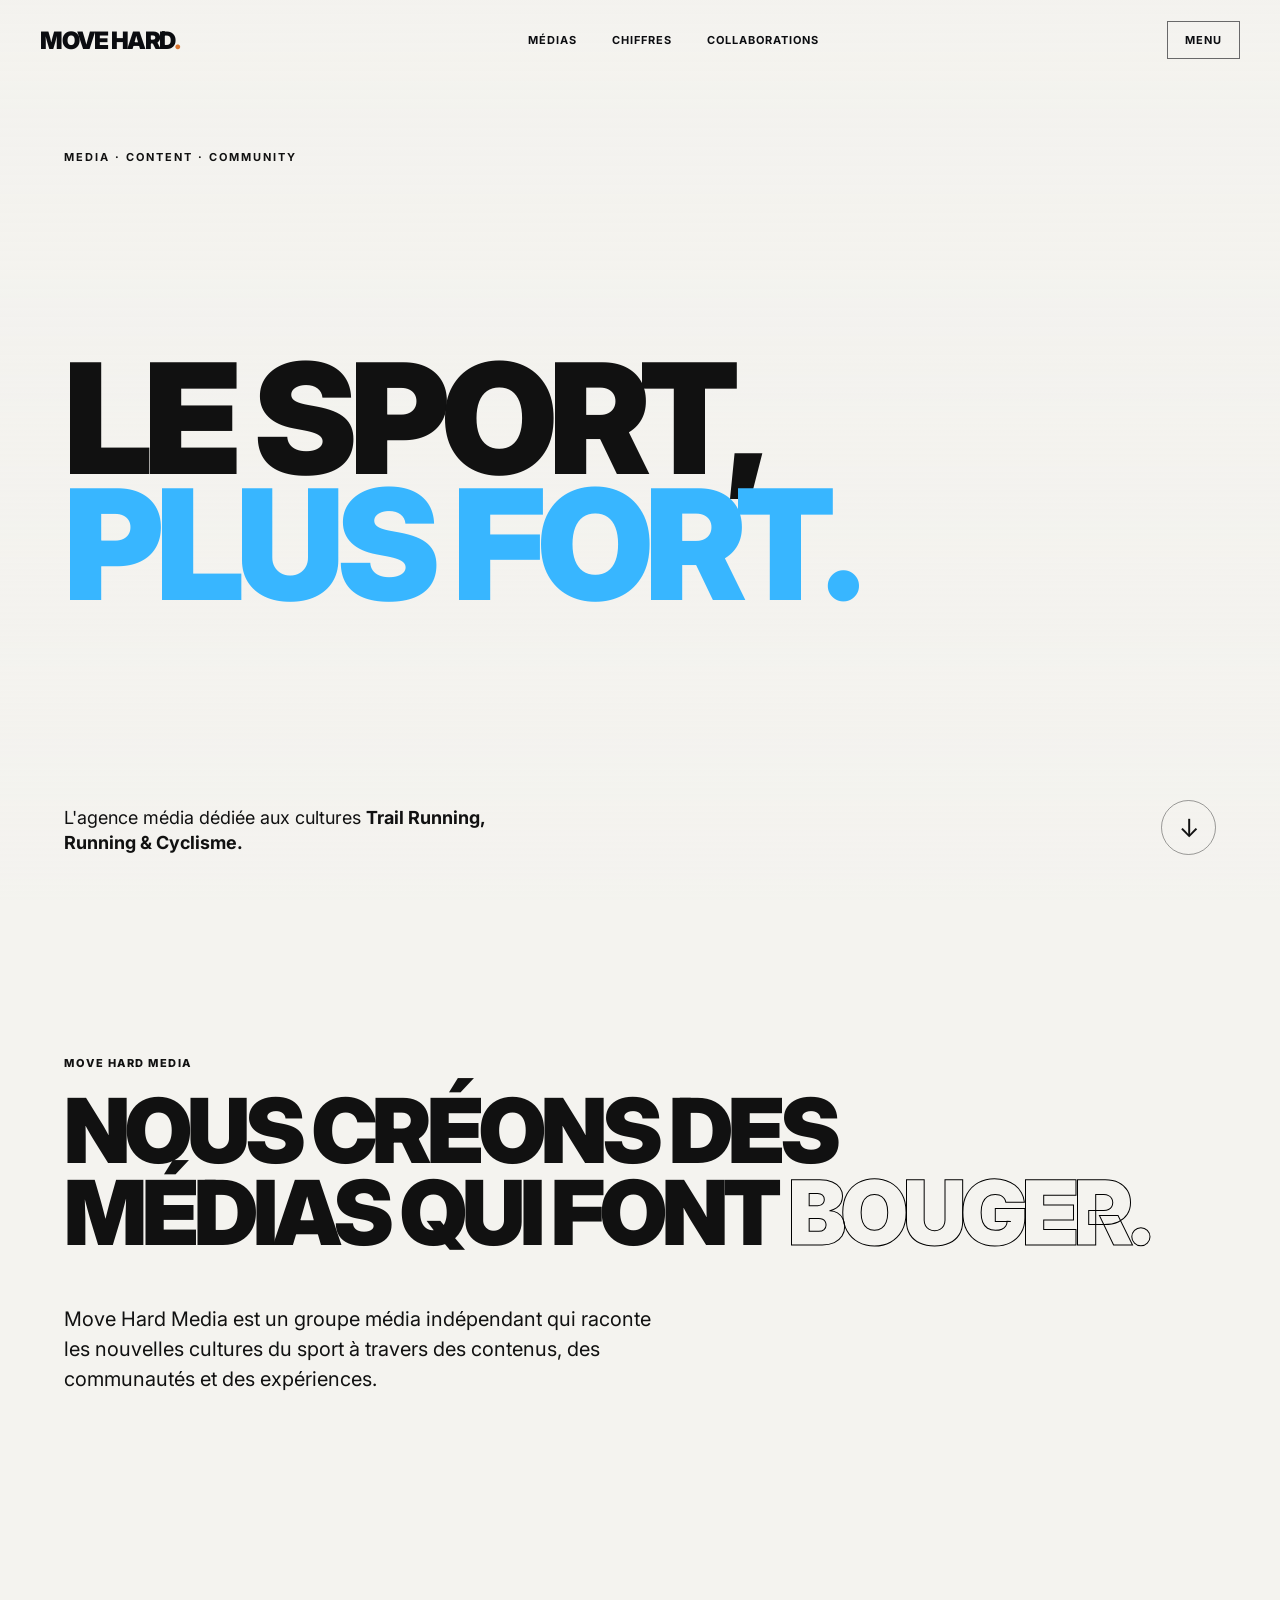
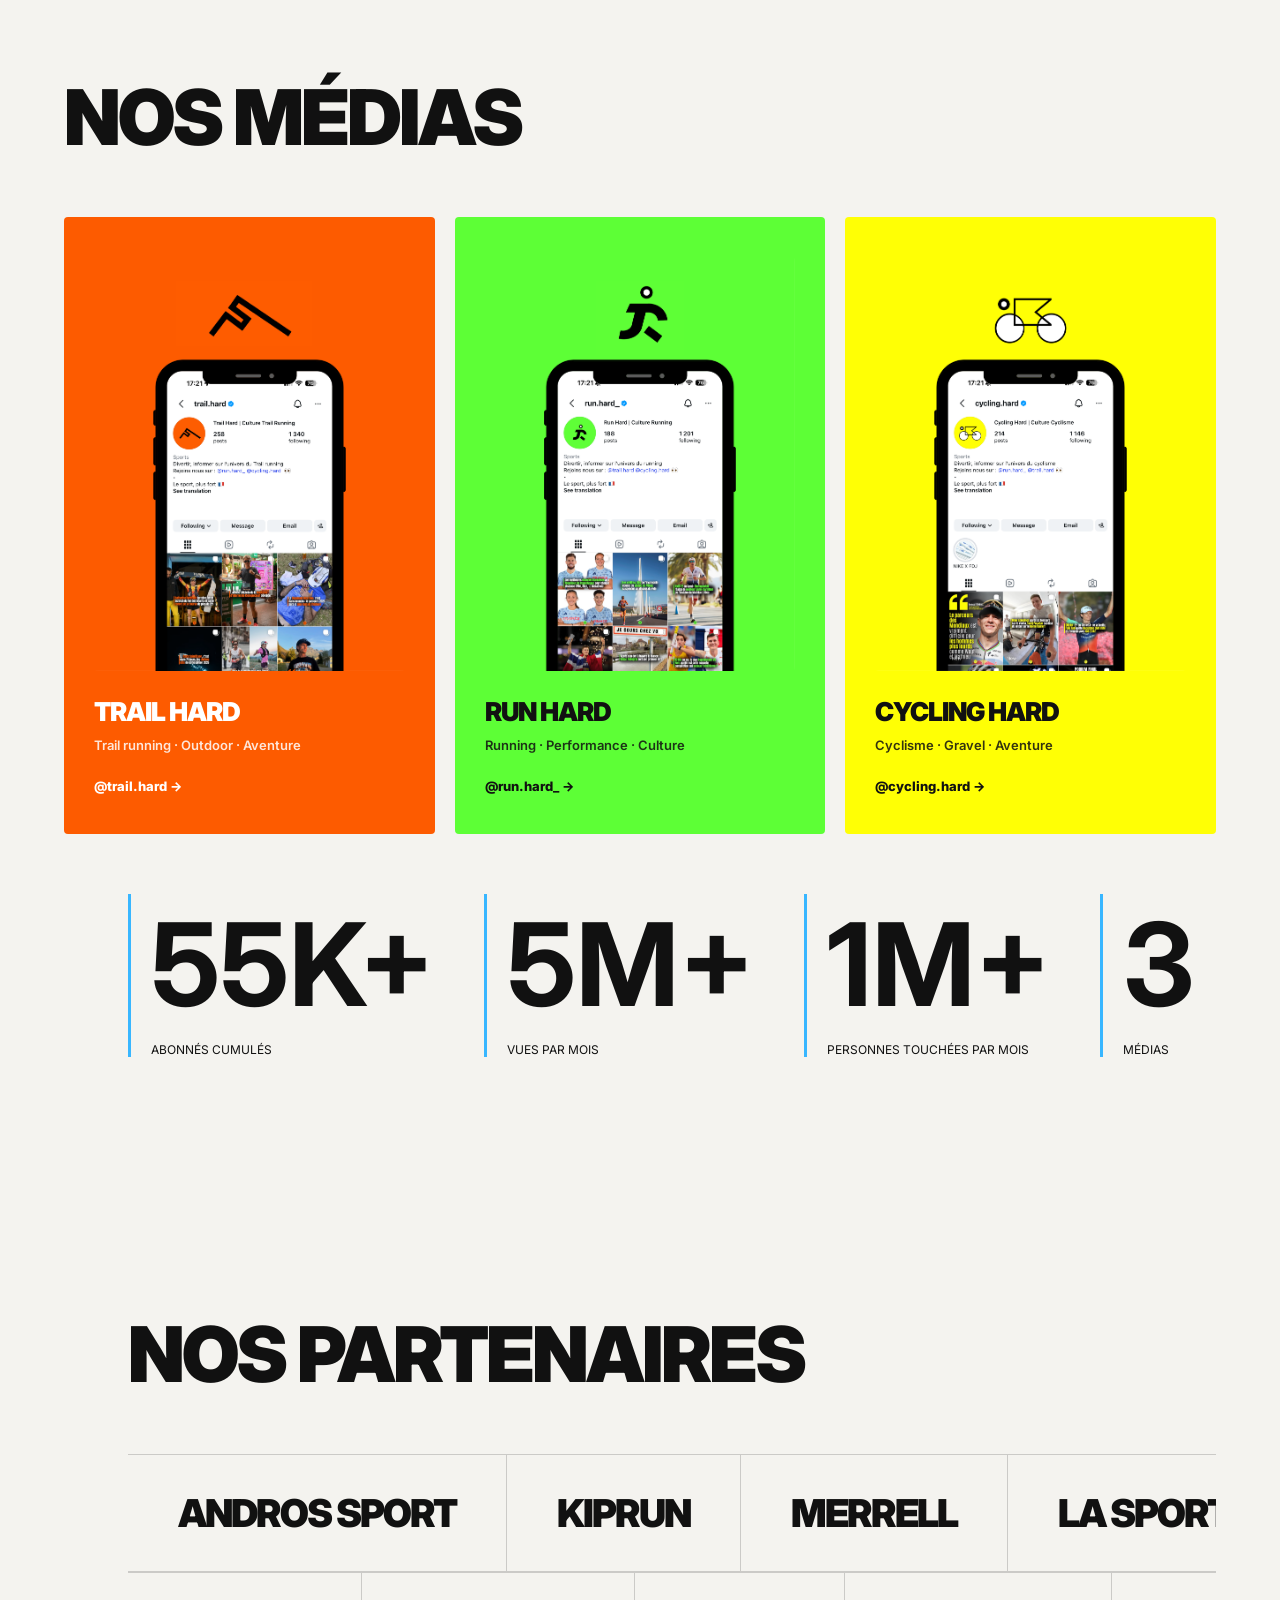
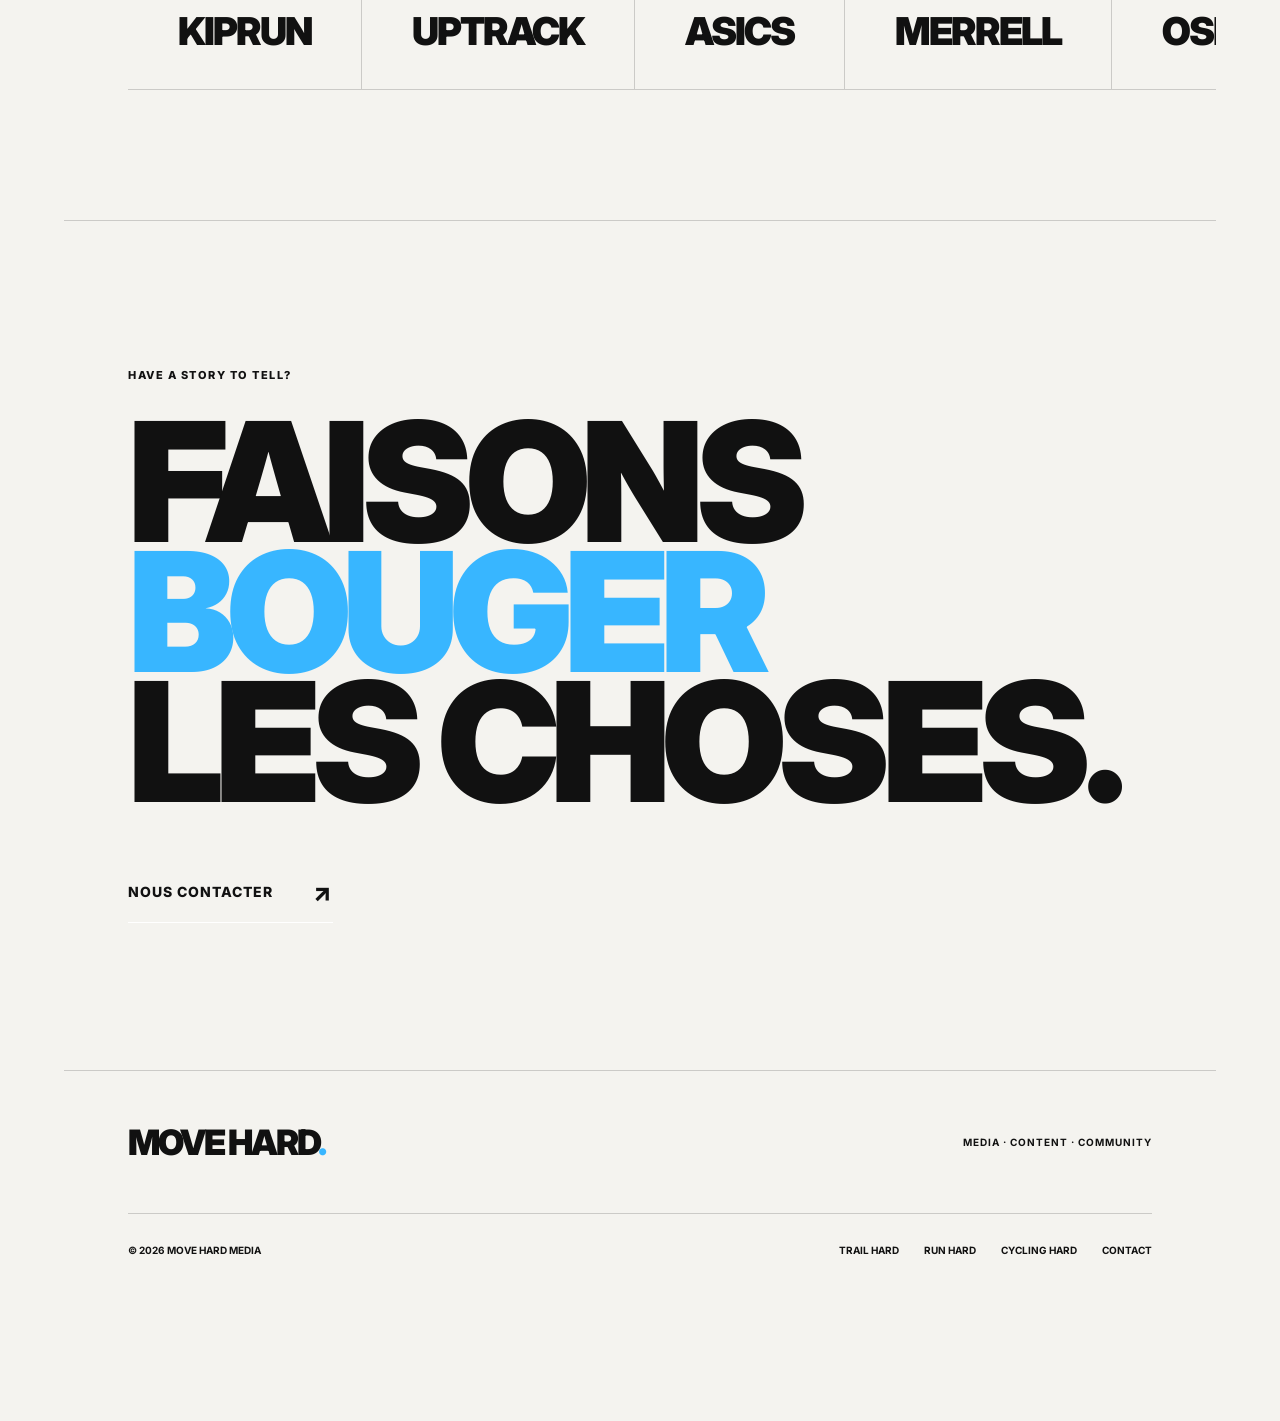
==== commit ca771b99: "Update index.html" ====
--- a/index.html
+++ b/index.html
@@ -127,21 +127,21 @@
     <div class="media-cards-grid">
 
         <a class="media-card mc-trail" href="https://www.instagram.com/trail.hard/" target="_blank" rel="noopener">
-            <div class="mc-mockup"><img src="trail-mockup.jpg" alt="Trail Hard"></div>
+            <div class="mc-mockup"><img src="trail-mockup.png" alt="Trail Hard"></div>
             <h3>TRAIL HARD</h3>
             <p>Trail running · Outdoor · Aventure</p>
             <span class="mc-handle">@trail.hard →</span>
         </a>
 
         <a class="media-card mc-run" href="https://www.instagram.com/run.hard_/" target="_blank" rel="noopener">
-            <div class="mc-mockup"><img src="run-mockup.jpg" alt="Run Hard"></div>
+            <div class="mc-mockup"><img src="run-mockup.png" alt="Run Hard"></div>
             <h3>RUN HARD</h3>
             <p>Running · Performance · Culture</p>
             <span class="mc-handle">@run.hard_ →</span>
         </a>
 
         <a class="media-card mc-cycling" href="https://www.instagram.com/cycling.hard/" target="_blank" rel="noopener">
-            <div class="mc-mockup"><img src="cycling-mockup.jpg" alt="Cycling Hard"></div>
+            <div class="mc-mockup"><img src="cycling-mockup.png" alt="Cycling Hard"></div>
             <h3>CYCLING HARD</h3>
             <p>Cyclisme · Gravel · Aventure</p>
             <span class="mc-handle">@cycling.hard →</span>
--- a/style.css
+++ b/style.css
@@ -410,6 +410,8 @@
 
     border-radius: 4px;
     background: rgba(0,0,0,0.15);
+
+    overflow: hidden;
 }
 
 .media-card h3 {
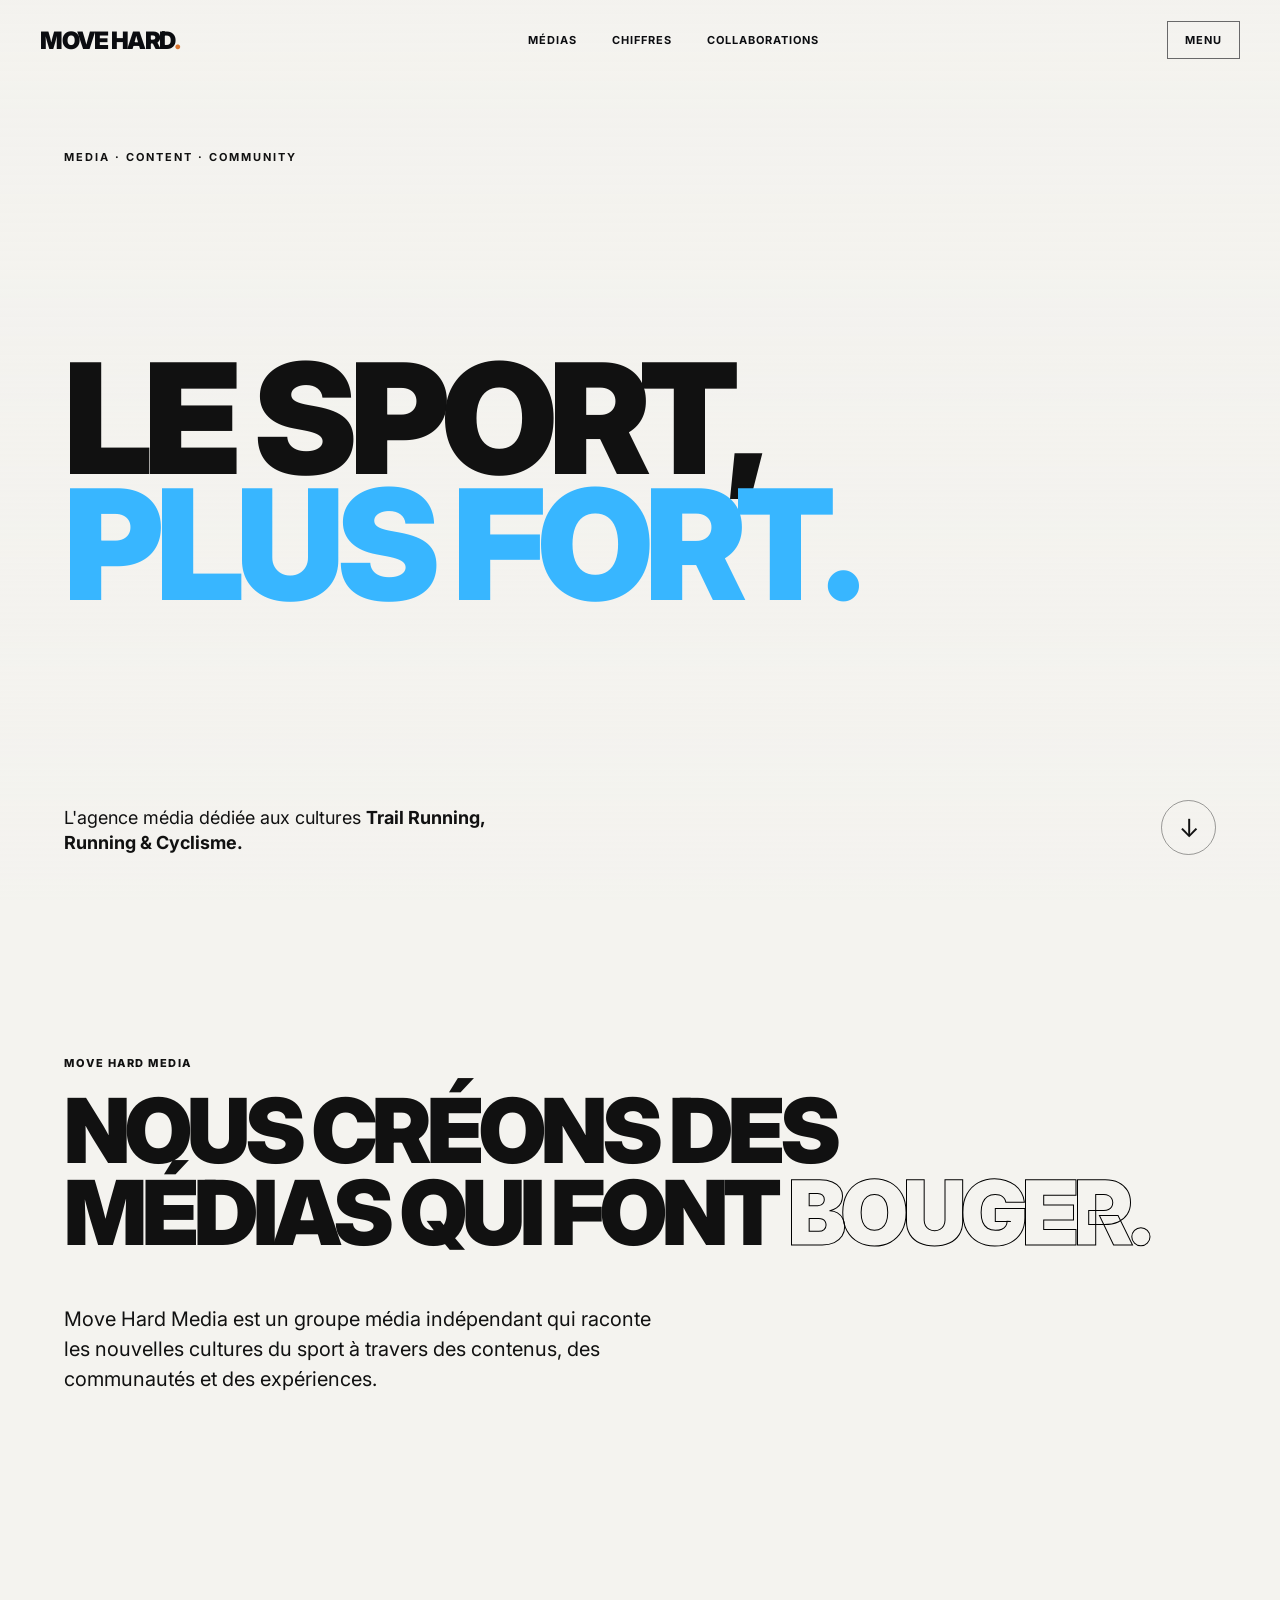
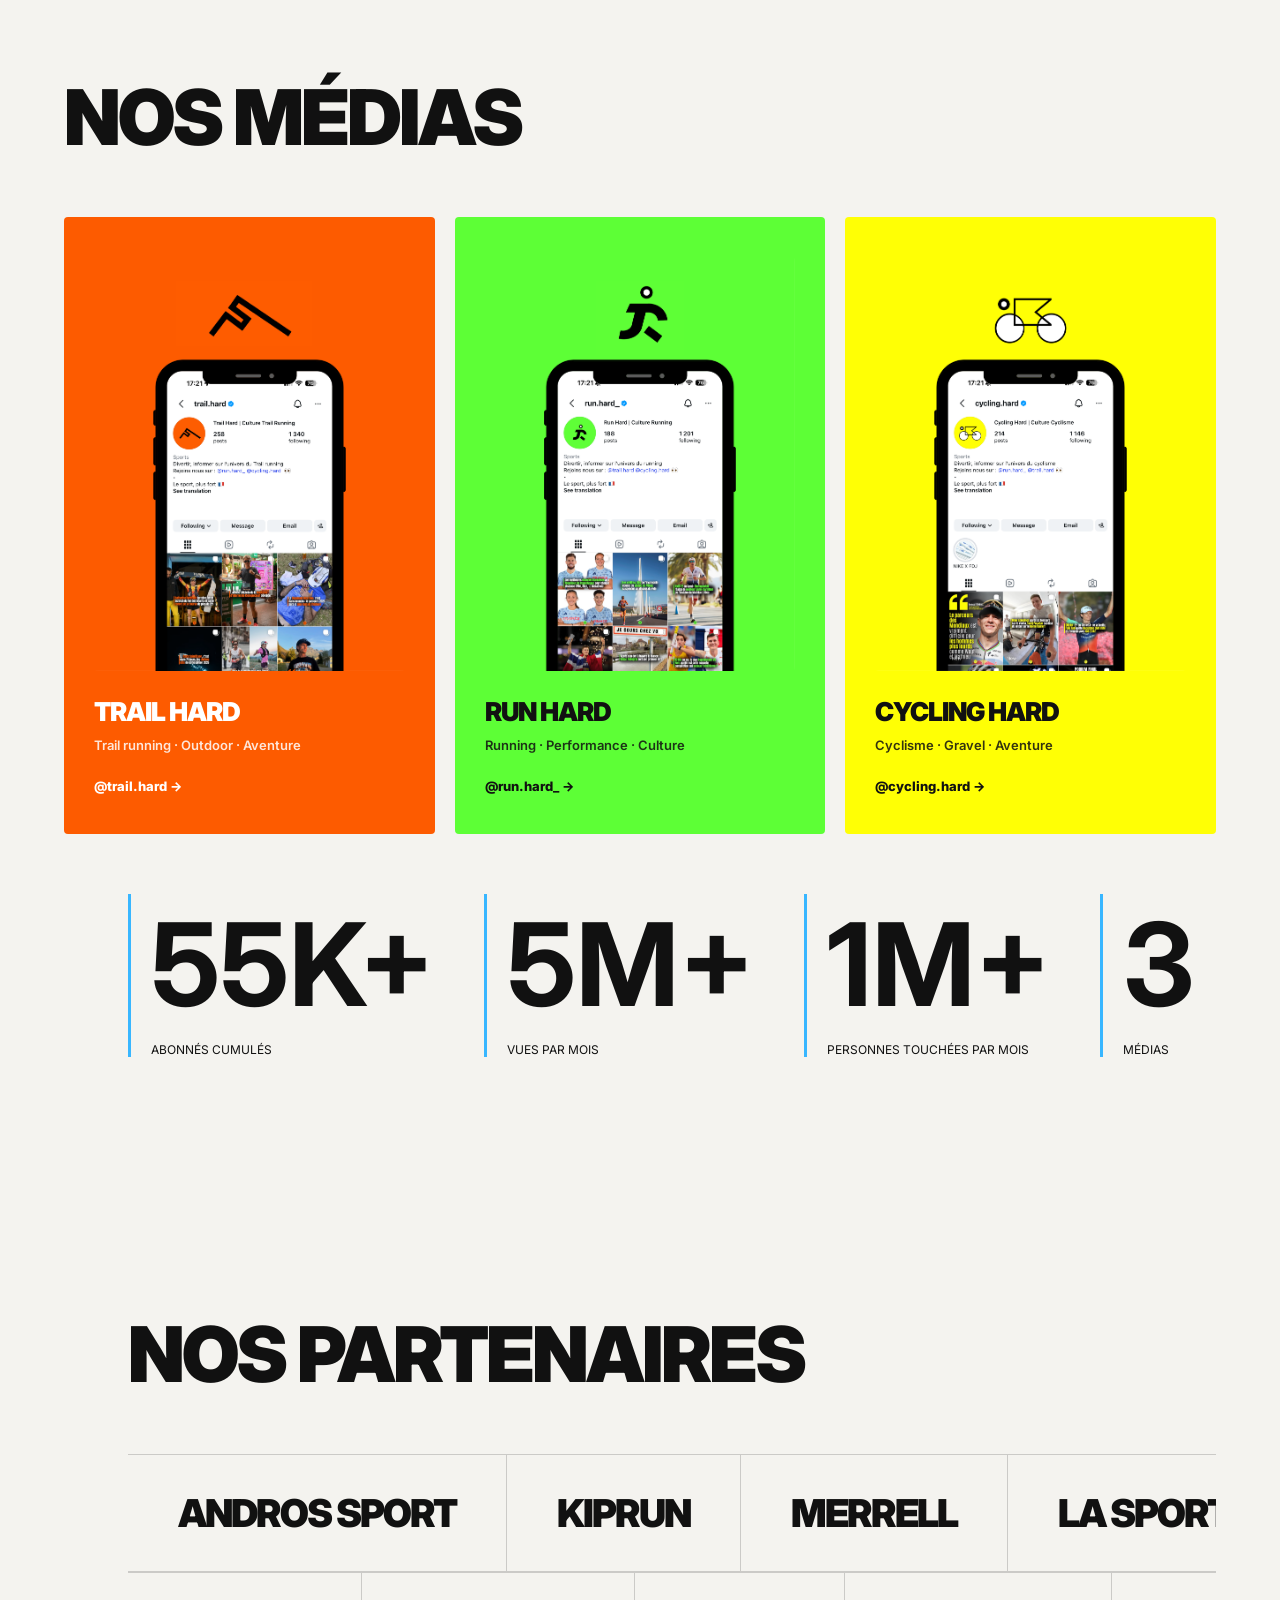
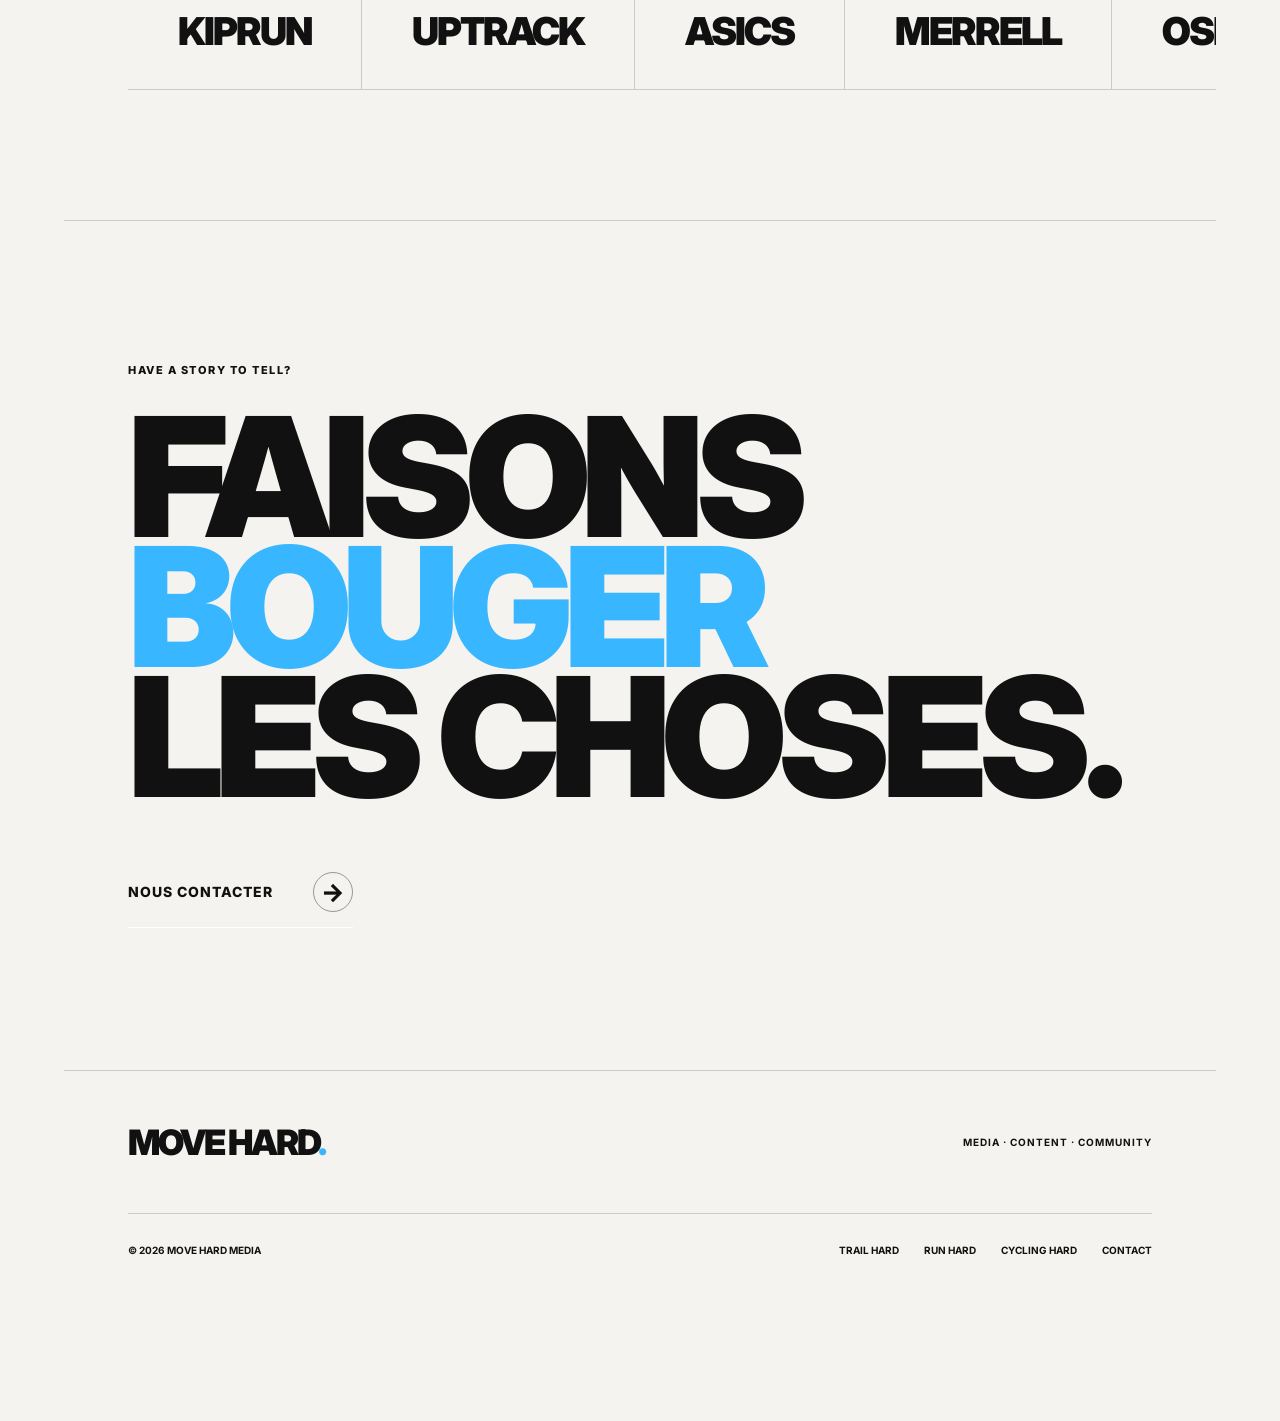
==== commit 620cc49b: "Update index.html" ====
--- a/index.html
+++ b/index.html
@@ -239,10 +239,10 @@
             LES CHOSES.
         </h2>
 
-        <a href="mailto:contact@move-hard.com" class="cta-button">
-            NOUS CONTACTER
-            <span>↗</span>
-        </a>
+       <a href="mailto:contact@move-hard.com" class="cta-button">
+    NOUS CONTACTER
+    <span class="cta-arrow">→</span>
+</a>
 
     </div>
 
--- a/style.css
+++ b/style.css
@@ -802,19 +802,15 @@
         padding: 0 16px;
     }
 
-    .logo {
-        font-size: 18px;
-        letter-spacing: -0.8px;
-    }
-
-    .desktop-nav {
-        display: none;
-    }
-
-    .menu-button {
-        font-size: 9px;
-        padding: 8px 12px;
-    }
+  .logo {
+    font-size: 22px;
+    letter-spacing: -1px;
+}
+
+.menu-button {
+    font-size: 10px;
+    padding: 9px 14px;
+}
 
 
     /* ================== SECTIONS GÉNÉRALES ================== */
@@ -856,23 +852,22 @@
         padding: 85px 16px 20px;
     }
 
-    .eyebrow {
-        font-size: 7px;
-        letter-spacing: 1px;
-    }
-
-    .hero h1 {
-        font-size: clamp(42px, 13vw, 58px);
-        line-height: 0.9;
-        letter-spacing: -2px;
-    }
-
-    .hero-bottom {
-        flex-direction: column;
-        align-items: flex-start;
-        gap: 20px;
-        margin-top: 10px;
-    }
+ .eyebrow {
+    font-size: 12px;
+    letter-spacing: 1.5px;
+}
+
+.hero h1 {
+    font-size: clamp(58px, 16vw, 80px);
+    line-height: 0.9;
+    letter-spacing: -3px;
+}
+
+.hero-bottom p {
+    font-size: 15px;
+    line-height: 1.4;
+    max-width: 100%;
+}
 
     .hero-bottom p {
         font-size: 12px;
@@ -914,7 +909,7 @@
     }
 
 
-      /* ================== NOS MEDIAS ================== */
+    /* ================== NOS MEDIAS ================== */
 
     .ig-handle {
         font-size: clamp(30px, 9vw, 46px);
@@ -933,6 +928,12 @@
     .ig-dots {
         margin-top: 24px;
     }
+
+    .media-cards-grid {
+        grid-template-columns: 1fr;
+        gap: 20px;
+    }
+
    
     /* ================== MANIFESTO ================== */
 
@@ -1071,13 +1072,13 @@
         animation: partnersMove 25s linear infinite;
         border: none;
     }
-
-    .partner {
-        padding: 20px 30px;
-        font-size: clamp(14px, 2.5vw, 24px);
-        letter-spacing: -1px;
-        border-right: 1px solid var(--border);
-    }
+   
+.partner {
+    padding: 24px 34px;
+    font-size: clamp(22px, 5vw, 36px);
+    letter-spacing: -1px;
+    border-right: 1px solid var(--border);
+}
 
     .partner:last-child {
         border-right: none;
@@ -1314,3 +1315,25 @@
     letter-spacing: -3px;
     line-height: 1;
 }
+
+.cta-arrow {
+    display: inline-flex;
+    align-items: center;
+    justify-content: center;
+
+    width: 40px;
+    height: 40px;
+    flex-shrink: 0;
+
+    border: 1px solid rgba(17,17,17,0.4);
+    border-radius: 50%;
+
+    font-size: 18px;
+
+    transition: all 0.3s ease;
+}
+
+.cta-button:hover .cta-arrow {
+    background: var(--black);
+    color: var(--white);
+}
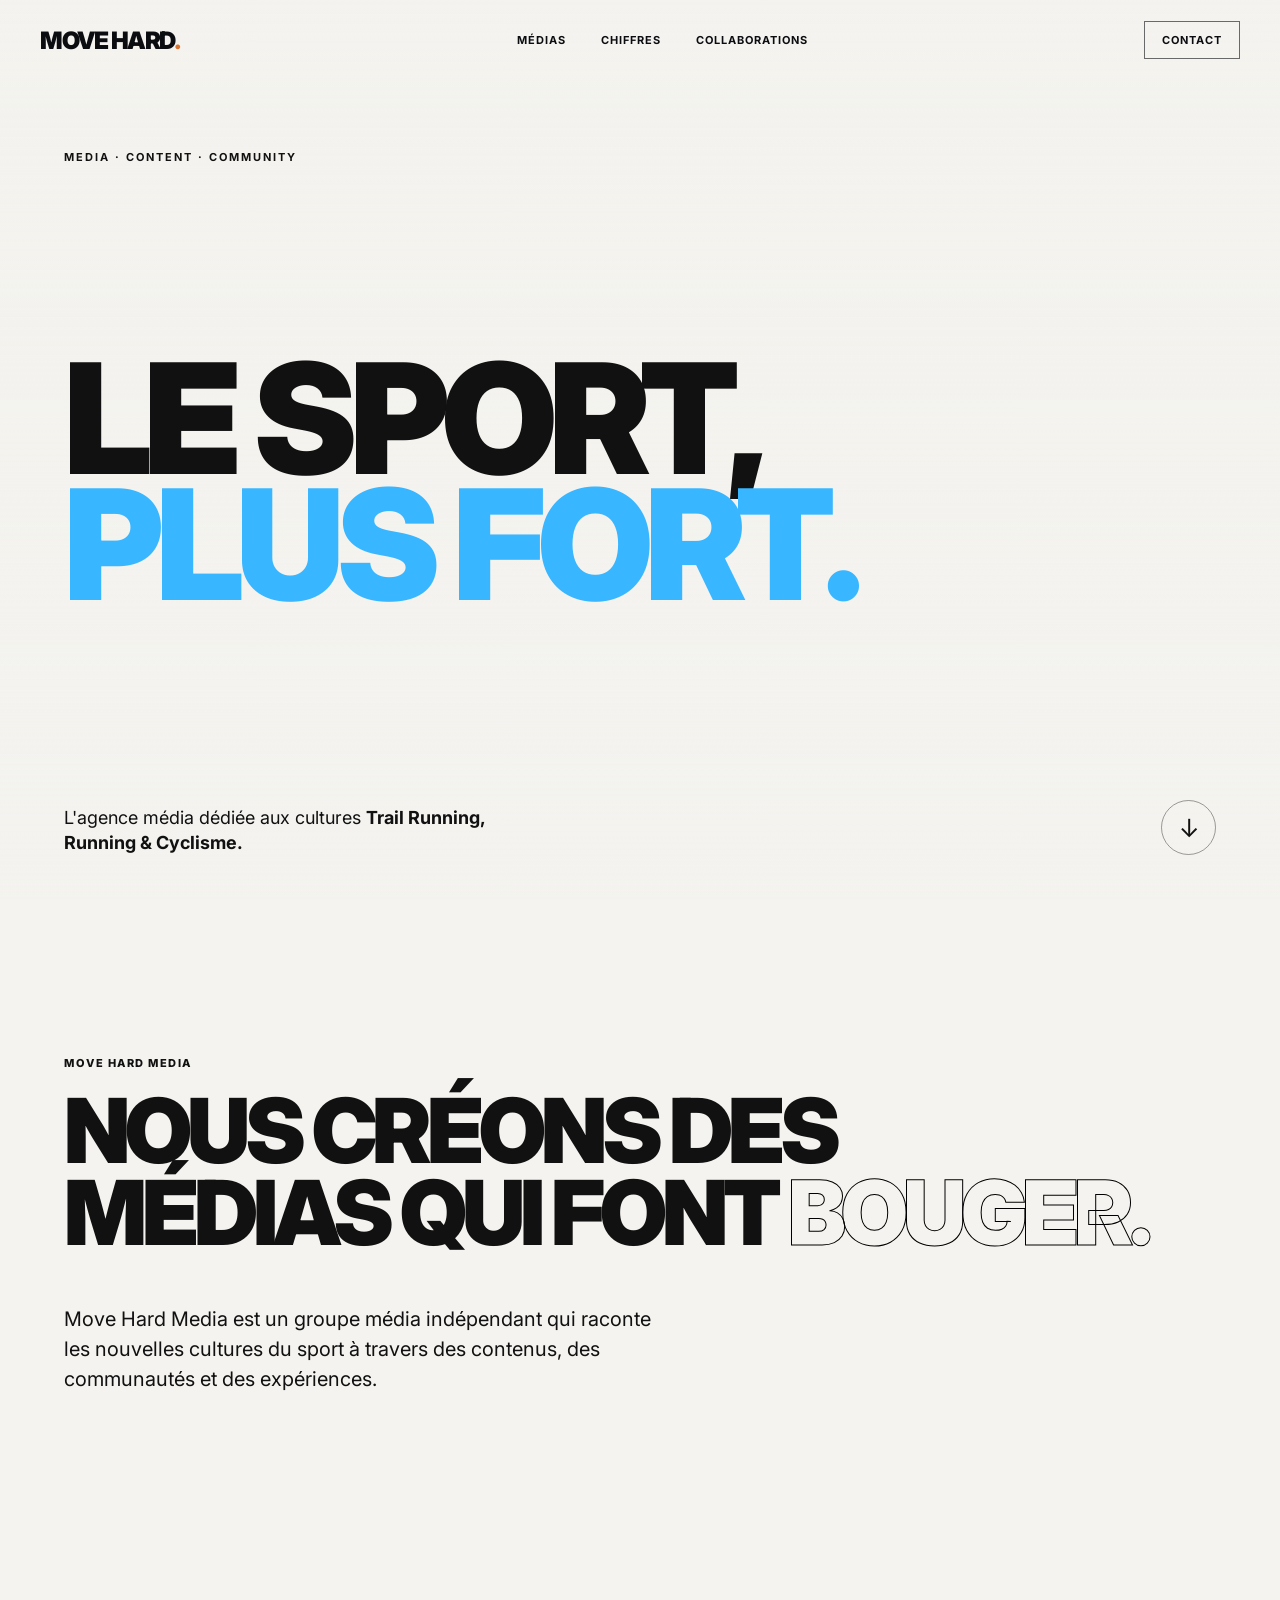
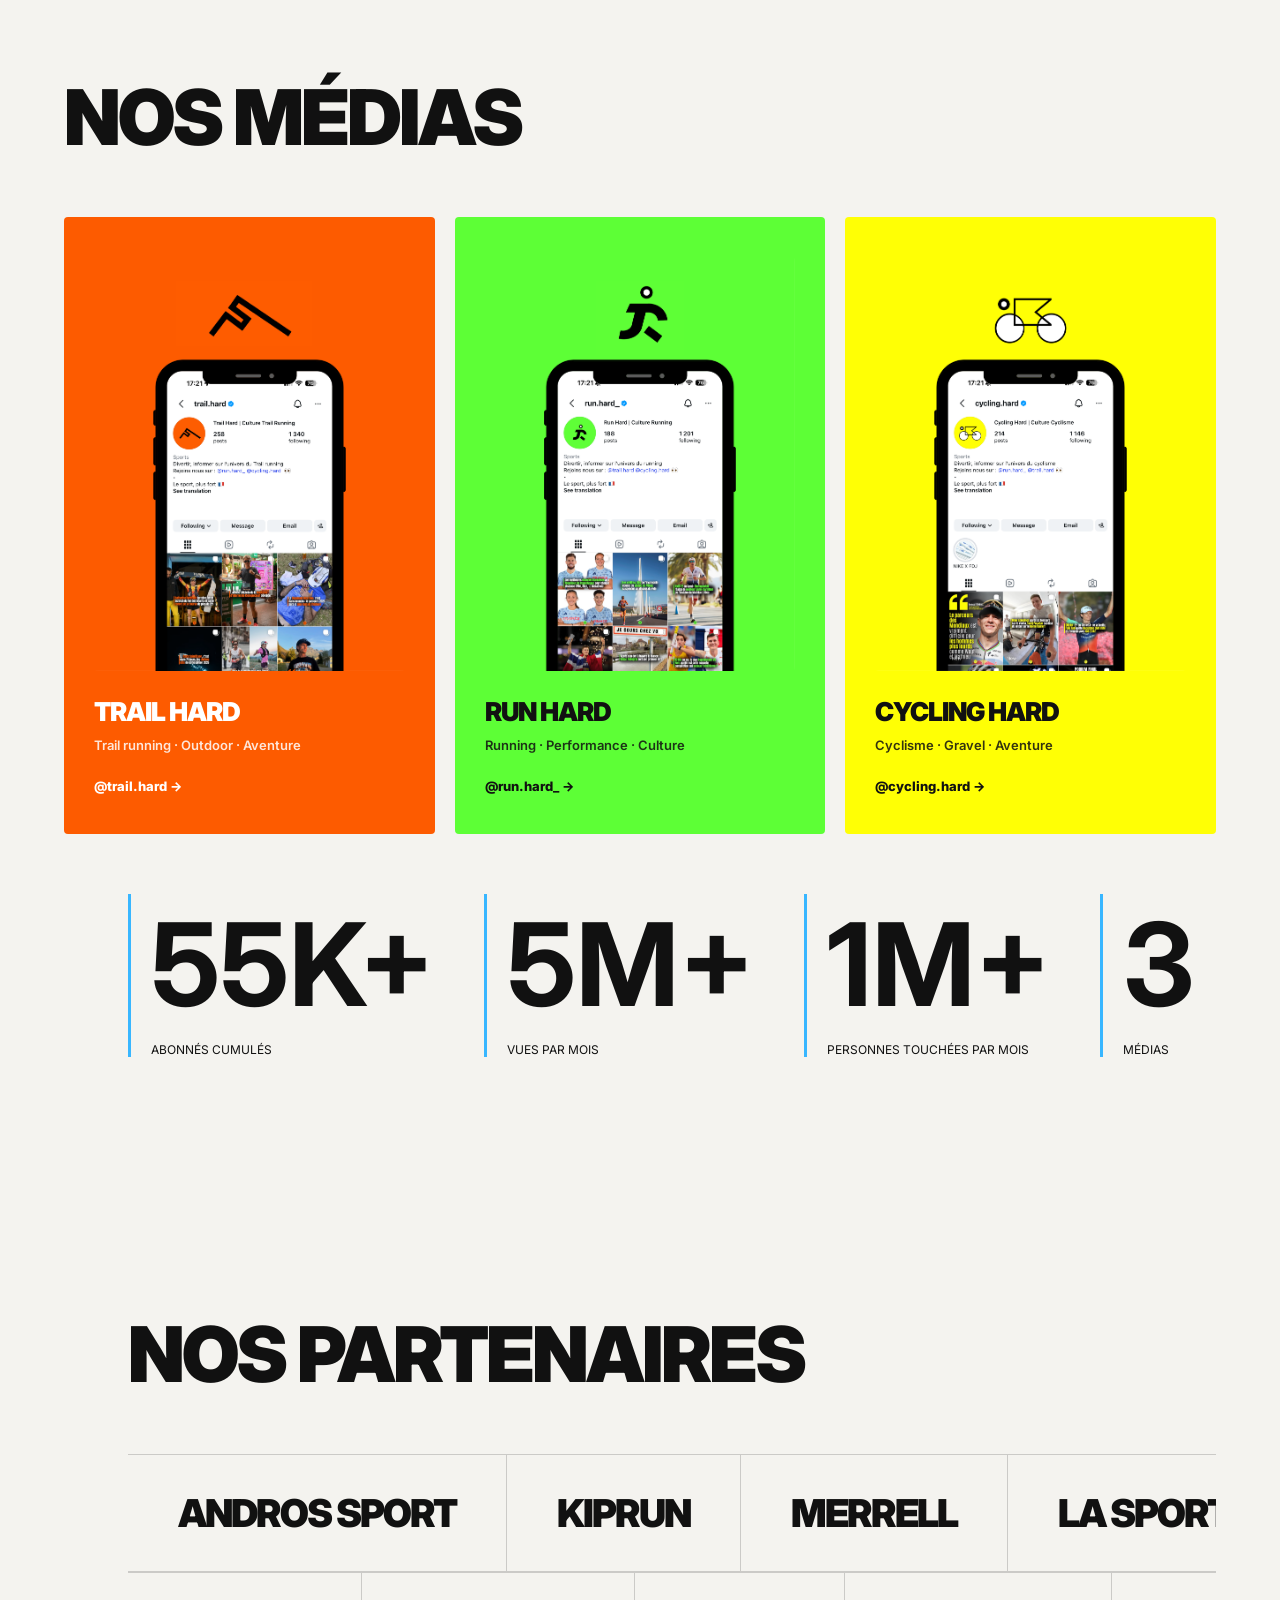
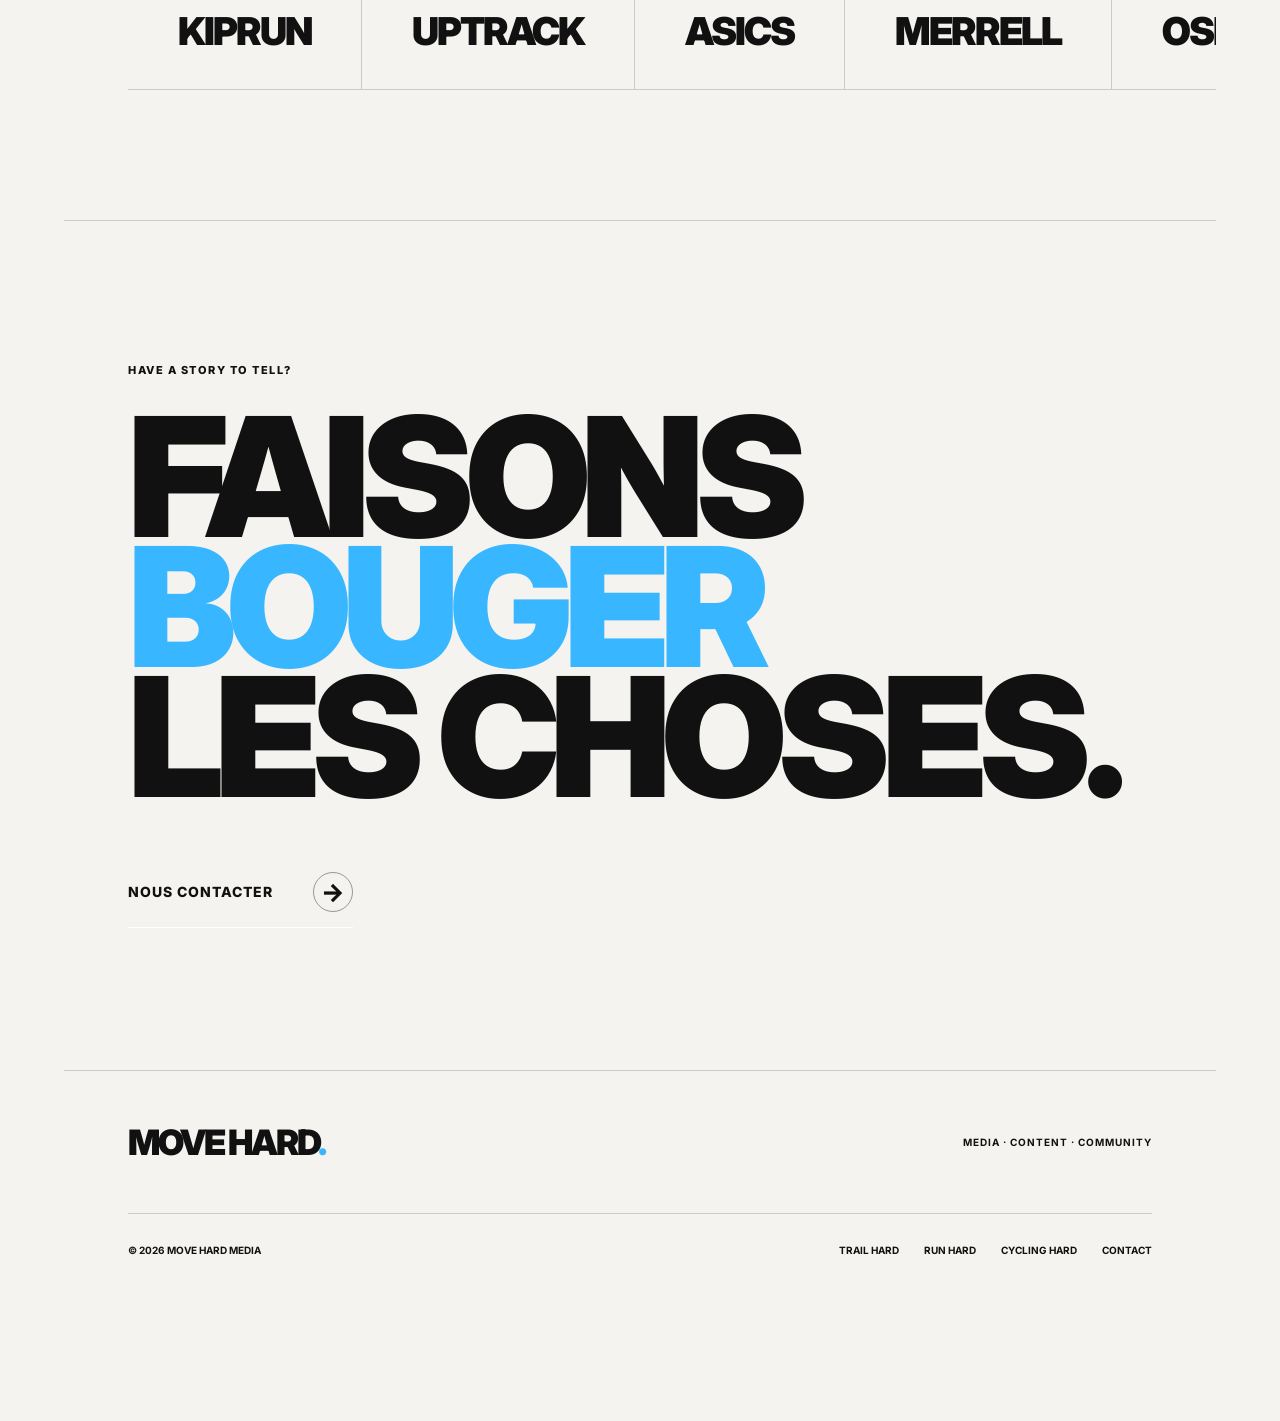
==== commit 6d968b05: "Update index.html" ====
--- a/index.html
+++ b/index.html
@@ -37,7 +37,7 @@
 </nav>
 
     <a href="#contact" class="menu-button">
-        MENU
+        CONTACT
     </a>
 
 </header>
--- a/style.css
+++ b/style.css
@@ -807,6 +807,10 @@
     letter-spacing: -1px;
 }
 
+ .desktop-nav {
+    display: none;
+    }
+
 .menu-button {
     font-size: 10px;
     padding: 9px 14px;
@@ -863,23 +867,17 @@
     letter-spacing: -3px;
 }
 
-.hero-bottom p {
-    font-size: 15px;
-    line-height: 1.4;
-    max-width: 100%;
-}
-
     .hero-bottom p {
-        font-size: 12px;
-        line-height: 1.35;
+        font-size: 19px;
+        line-height: 1.4;
         max-width: 100%;
     }
 
     .scroll-button {
-        width: 36px;
-        height: 36px;
-        min-width: 36px;
-        font-size: 14px;
+        width: 48px;
+        height: 48px;
+        min-width: 48px;
+        font-size: 18px;
     }
 
 
@@ -1183,9 +1181,9 @@
         padding: 70px 12px 15px;
     }
 
-    .hero h1 {
-        font-size: clamp(36px, 12vw, 50px);
-        line-height: 0.95;
+       .hero h1 {
+        font-size: clamp(58px, 16vw, 80px);
+        line-height: 0.9;
     }
 
     .hero-bottom p {
@@ -1284,9 +1282,9 @@
         font-size: 11px;
     }
 
-    .partner {
-        padding: 16px 20px;
-        font-size: clamp(12px, 2vw, 18px);
+     .partner {
+        padding: 20px 28px;
+        font-size: clamp(20px, 4.5vw, 30px);
     }
 
     .cta h2 {
